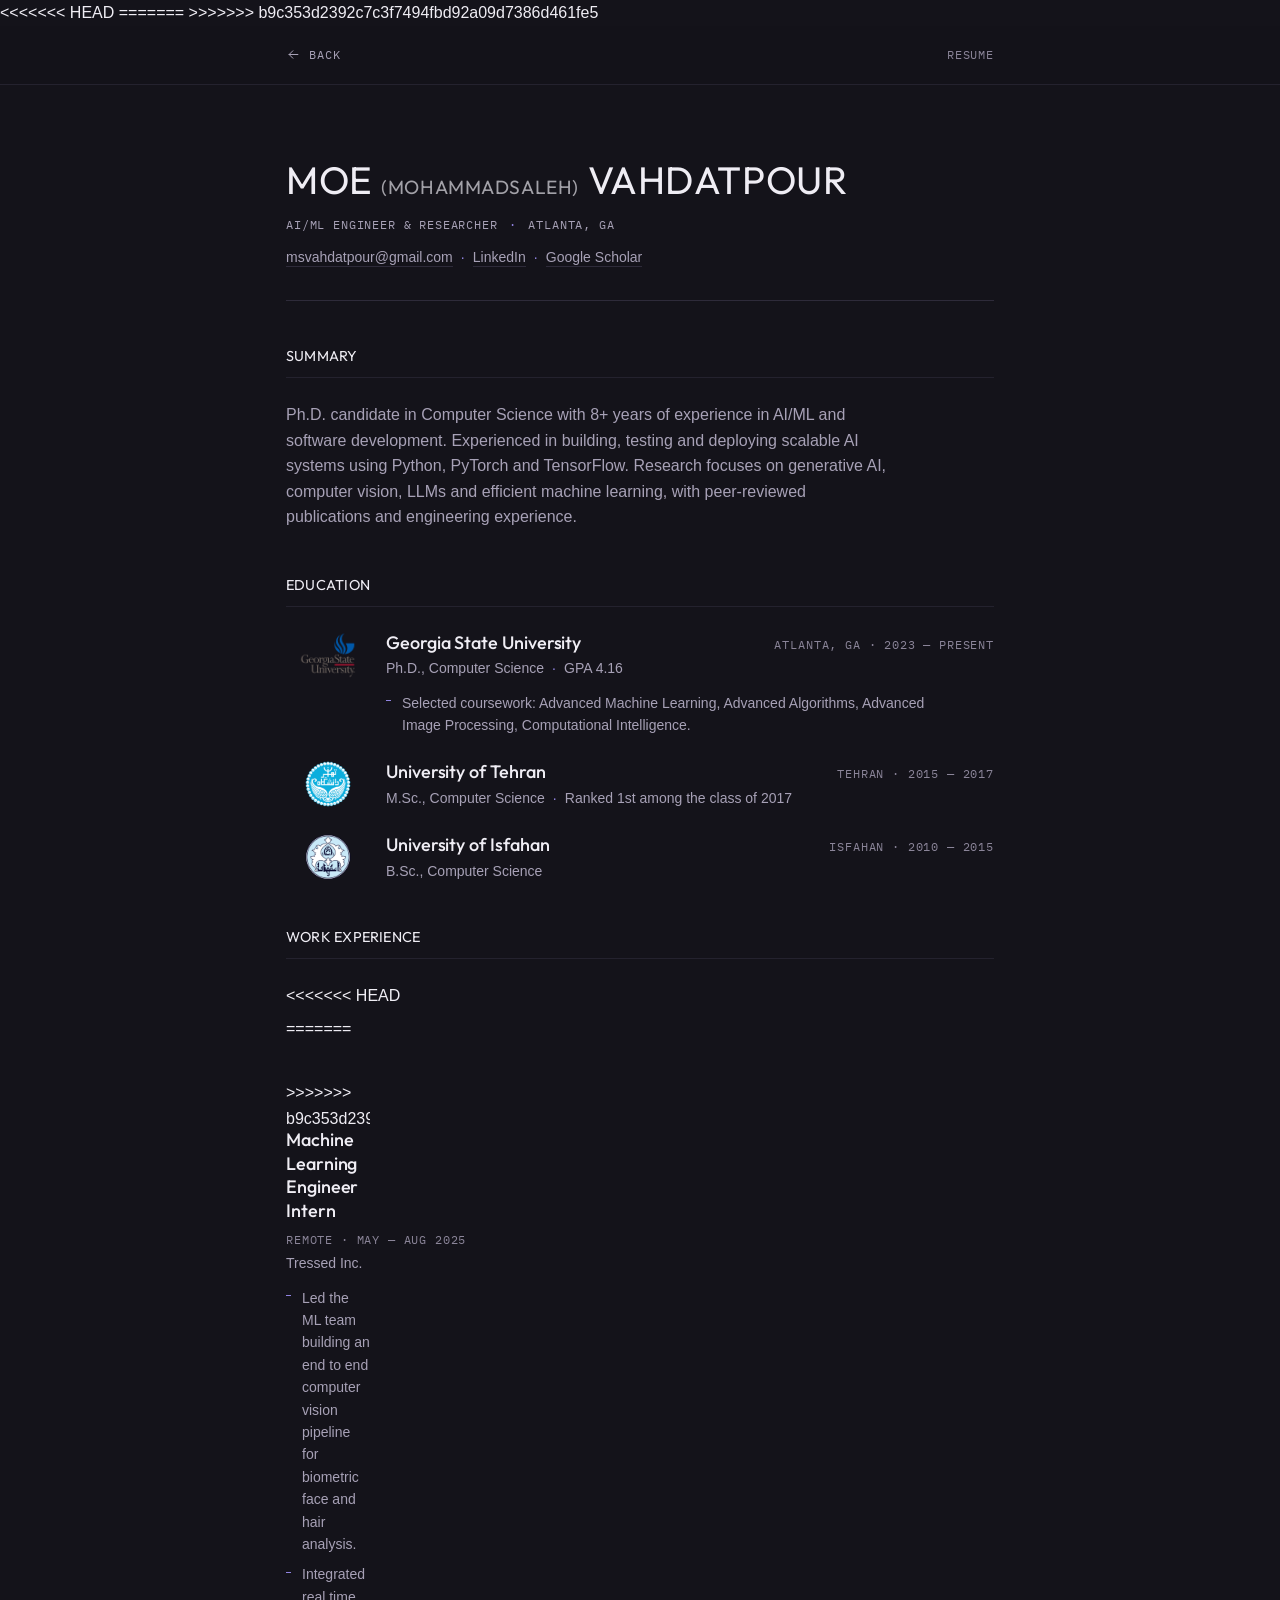
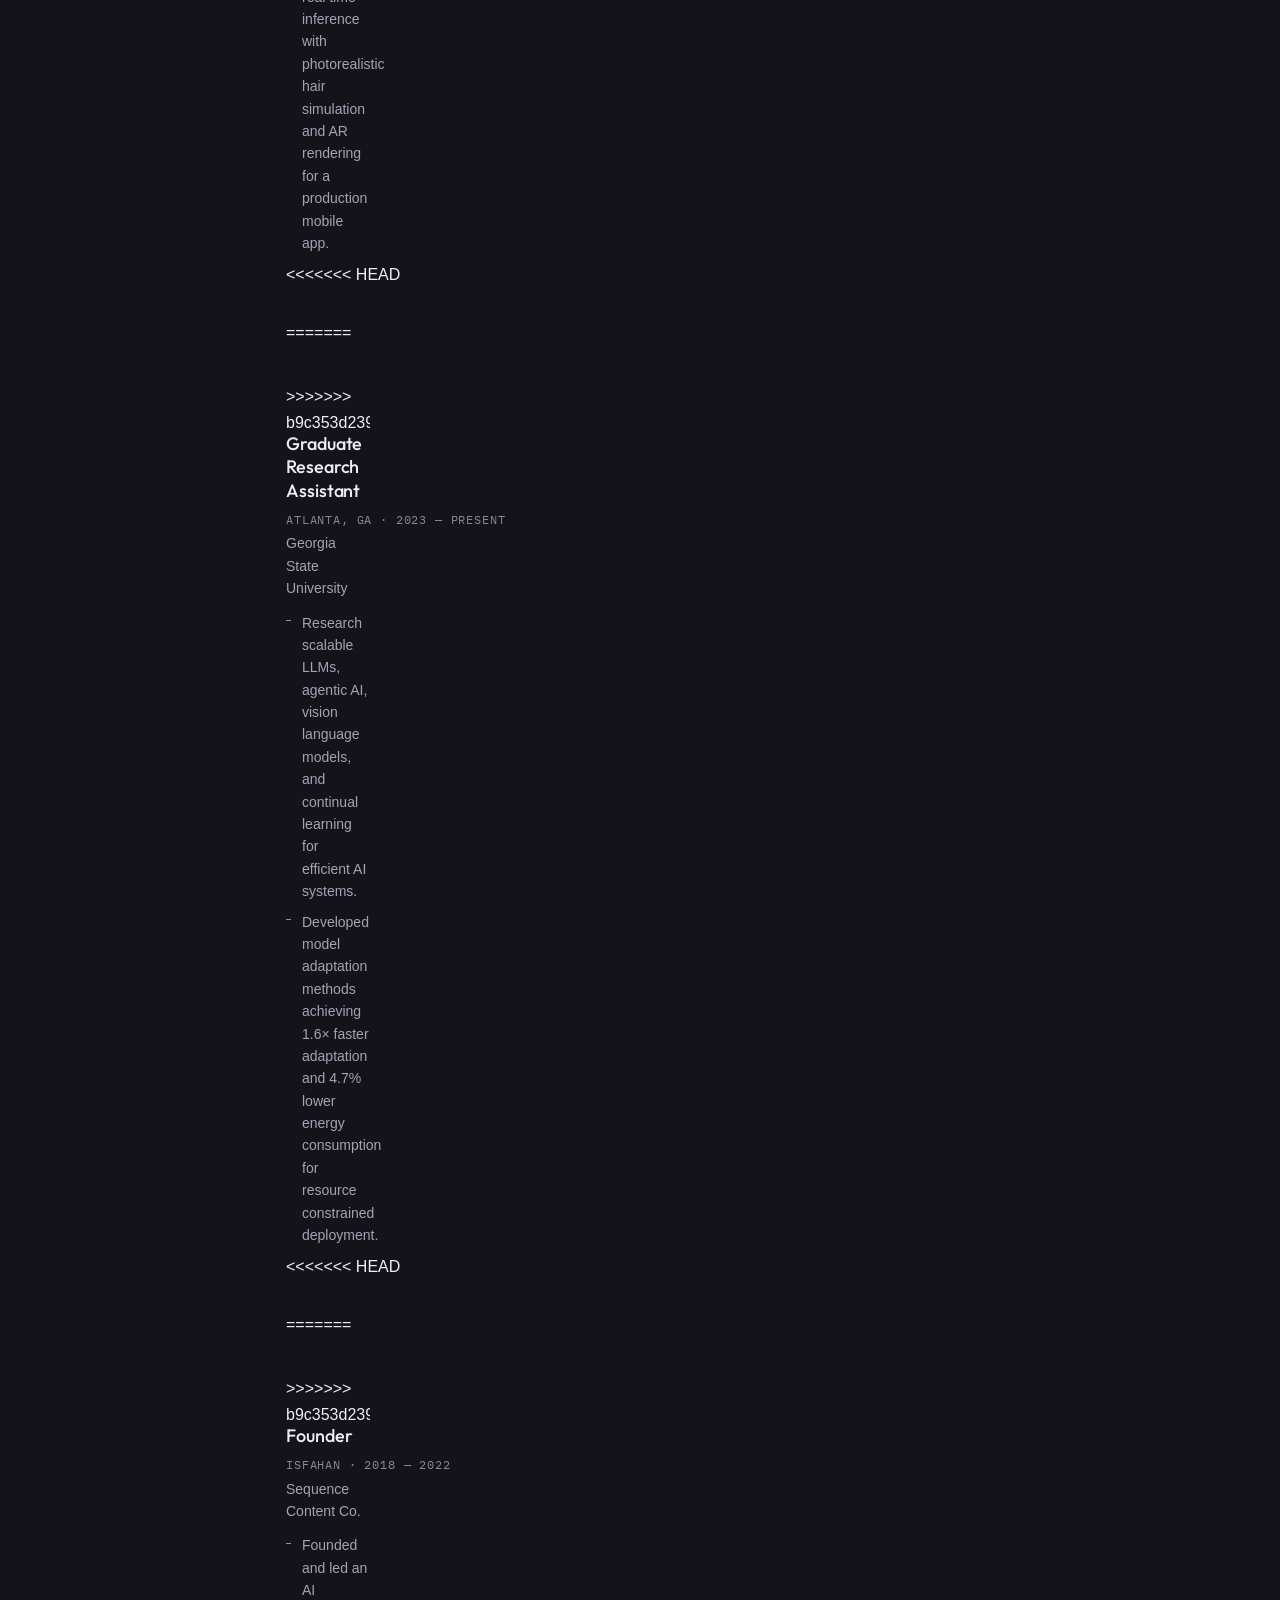
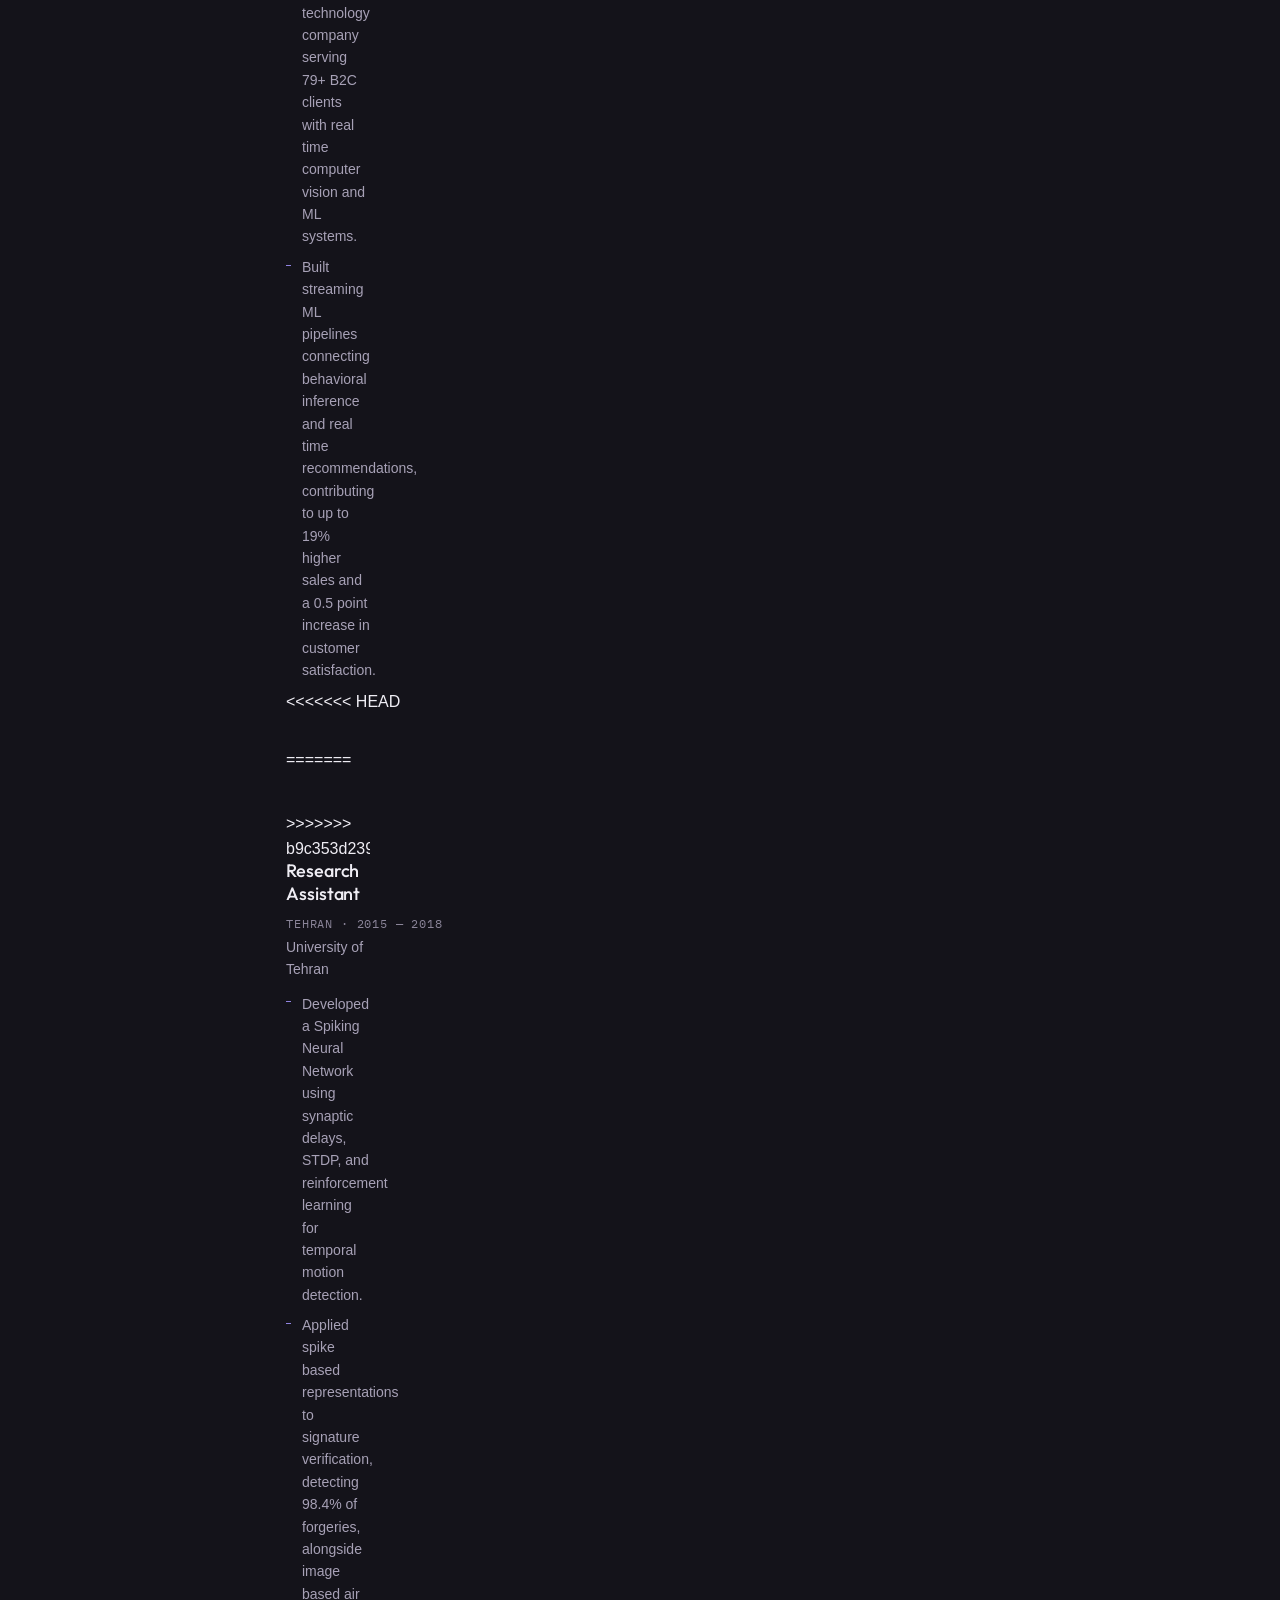
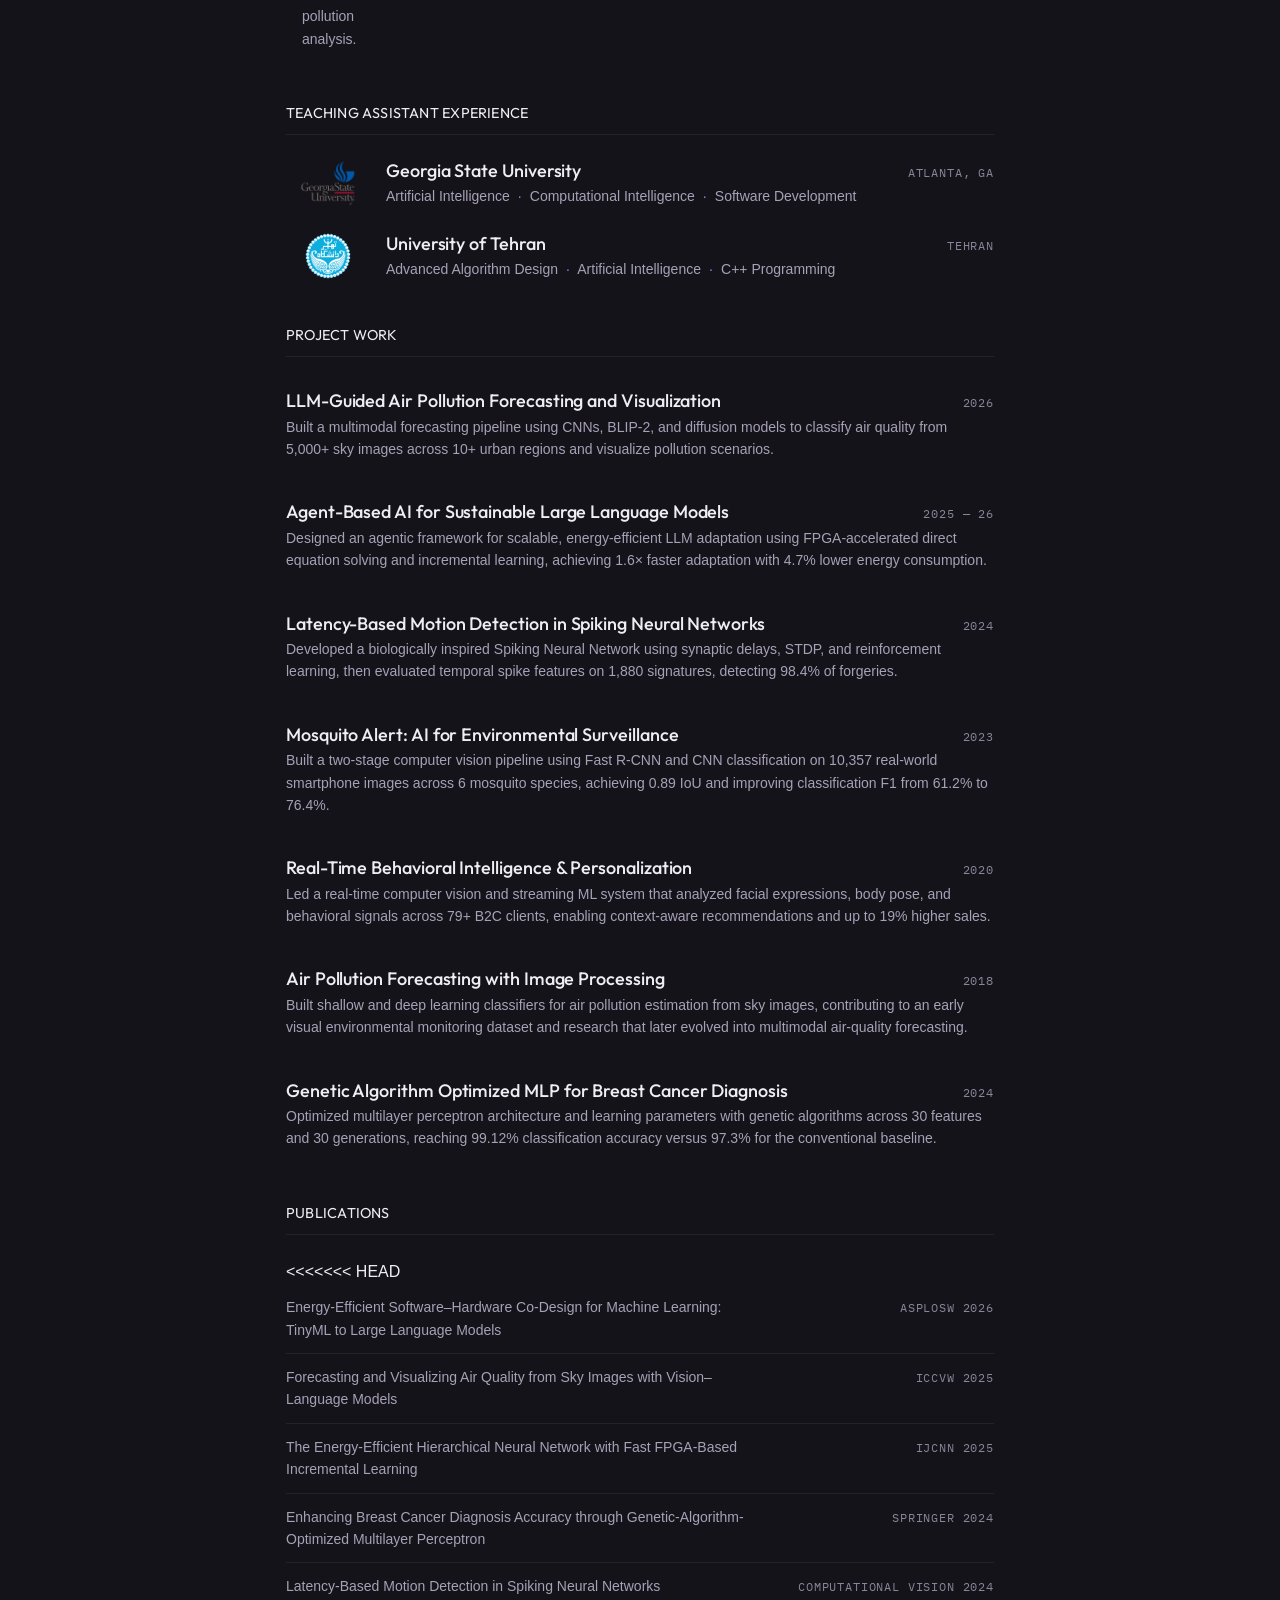
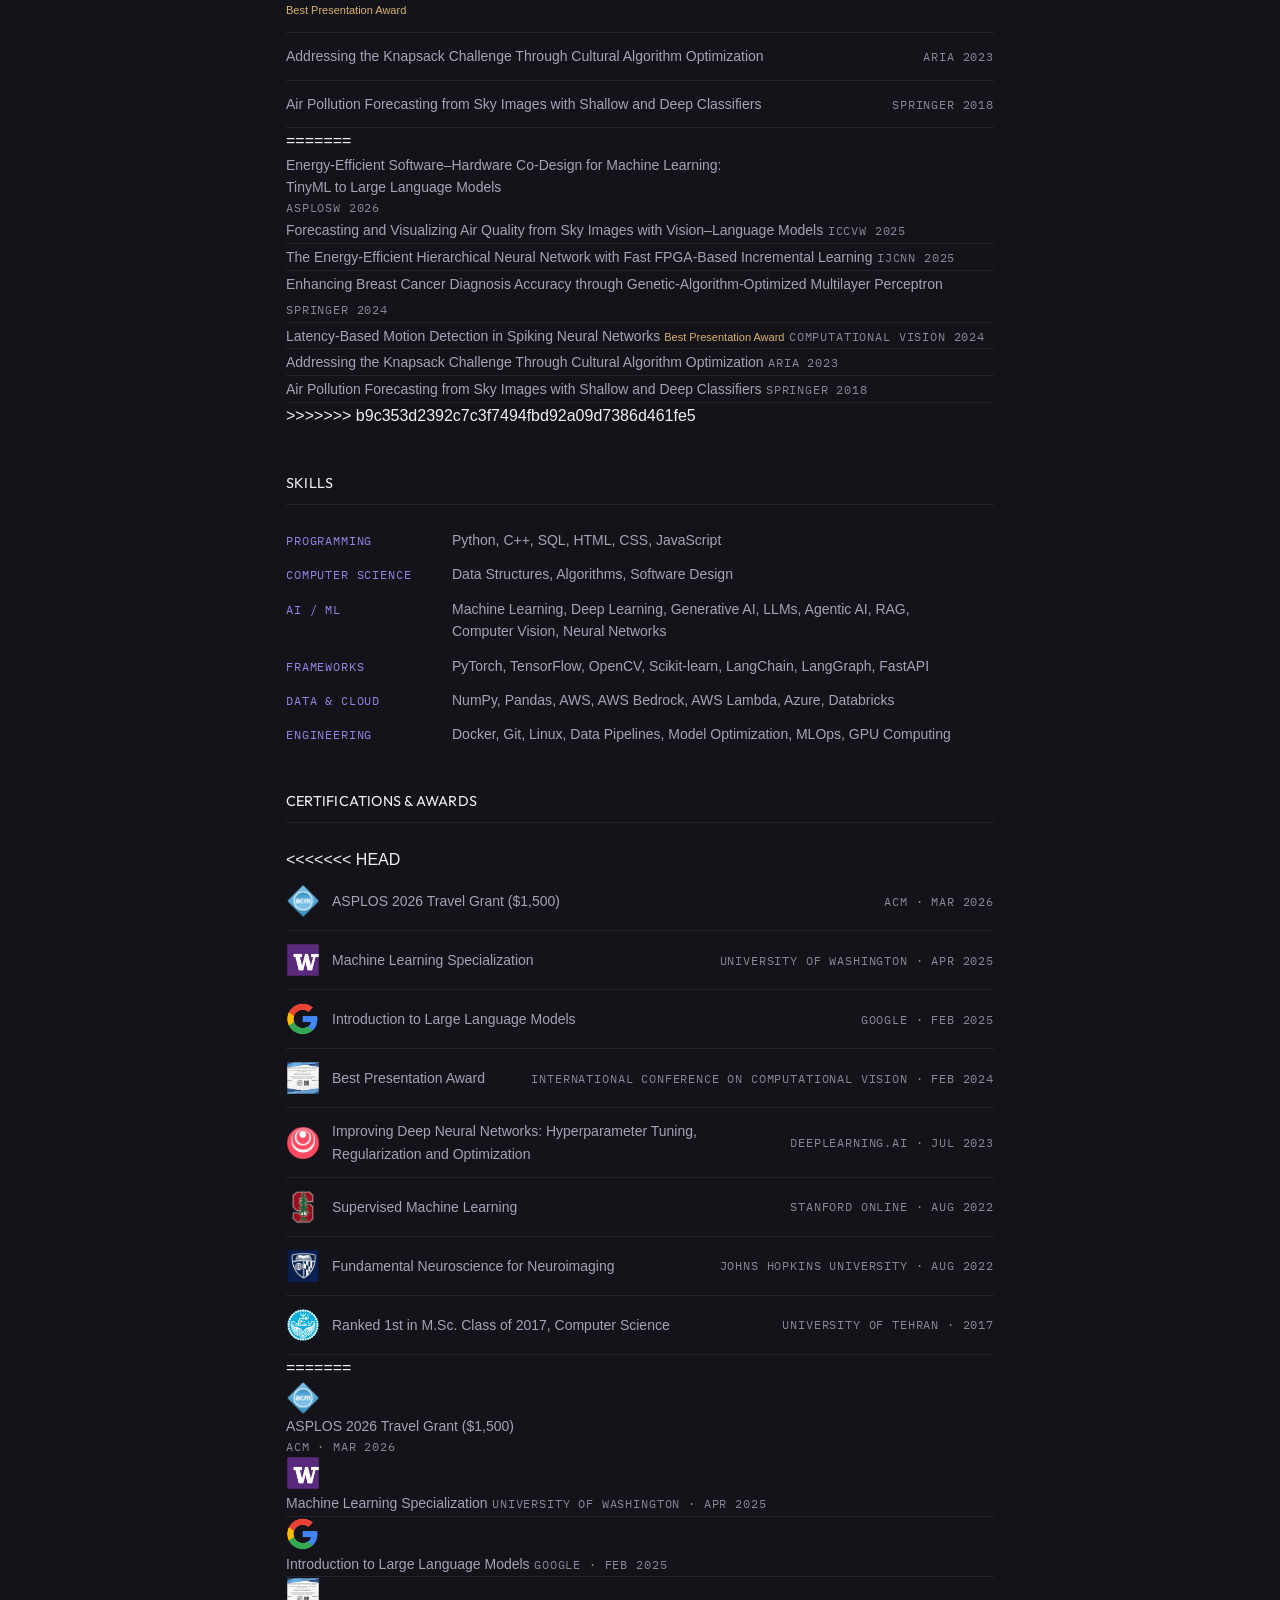
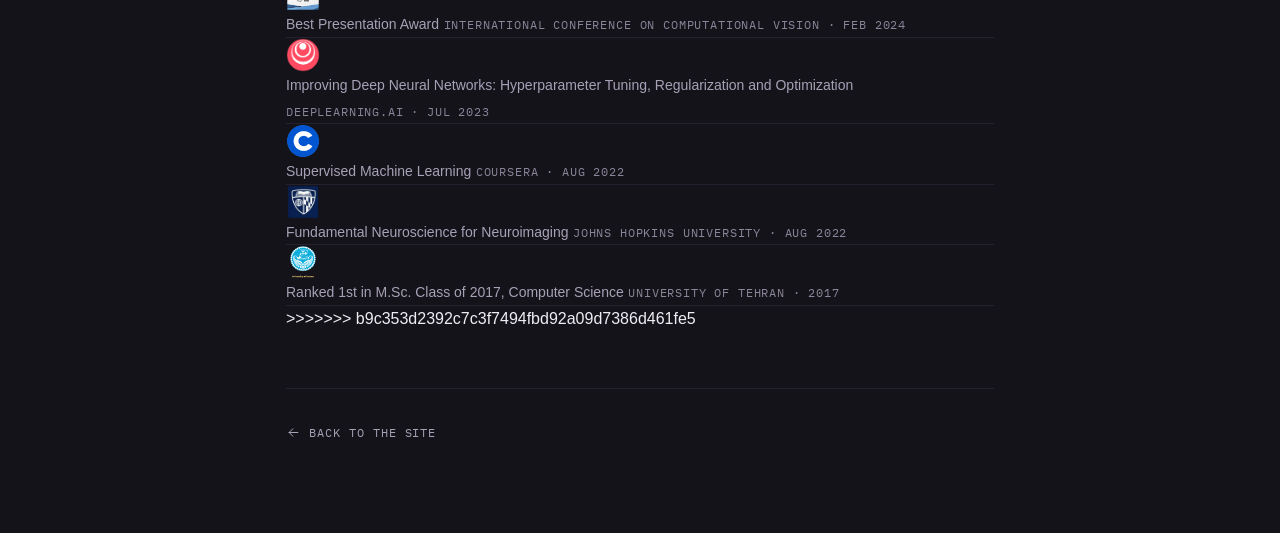
==== resume.html @ b24ab7c1 "Update design" ====
<!DOCTYPE html>
<html lang="en">
<head>
<meta charset="utf-8">
<meta name="viewport" content="width=device-width, initial-scale=1">
<title>Resume | Moe Vahdatpour</title>

<meta name="description" content="Resume of Moe Vahdatpour | AI/ML Engineer &amp; Researcher, Atlanta GA. Education, experience, projects, publications and skills.">
<meta name="author" content="Moe Vahdatpour">
<meta name="theme-color" content="#14131a">
<link rel="canonical" href="https://moevahdatpour.github.io/resume.html">

<link rel="icon" href="data:image/svg+xml,%3Csvg xmlns='http://www.w3.org/2000/svg' viewBox='0 0 32 32'%3E%3Crect width='32' height='32' rx='6' fill='%2314131a'/%3E%3Ccircle cx='16' cy='16' r='4.5' fill='%238c7bff'/%3E%3Ccircle cx='16' cy='16' r='10' fill='none' stroke='%238c7bff' stroke-opacity='.45'/%3E%3C/svg%3E">

<link rel="preconnect" href="https://fonts.googleapis.com">
<link rel="preconnect" href="https://fonts.gstatic.com" crossorigin>
<link rel="preconnect" href="https://api.fontshare.com">
<link rel="preconnect" href="https://cdn.fontshare.com" crossorigin>
<link rel="stylesheet" href="https://fonts.googleapis.com/css2?family=IBM+Plex+Mono:wght@400;500&amp;family=Outfit:wght@200..600&amp;family=Syncopate:wght@400;700&amp;display=swap">
<link rel="stylesheet" href="https://api.fontshare.com/v2/css?f[]=satoshi@400,500,700&amp;display=swap">
<<<<<<< HEAD
<link rel="stylesheet" href="css/styles.css?v=19">
=======
<link rel="stylesheet" href="css/styles.css?v=12">
>>>>>>> b9c353d2392c7c3f7494fbd92a09d7386d461fe5
</head>

<body class="resume-page">

<header class="r-bar">
  <div class="r-shell r-bar__inner">
    <a class="r-back" href="index.html">
      <svg class="icon" viewBox="0 0 24 24" fill="none" stroke="currentColor" stroke-width="1.6" stroke-linecap="round" stroke-linejoin="round" aria-hidden="true"><path d="M19 12H5M11 18l-6-6 6-6"/></svg>
      Back
    </a>
    <span class="r-bar__name mono">Resume</span>
  </div>
</header>

<main class="r-shell r-main">

  <!-- ── Masthead ─────────────────────────────────────────────────────── -->
  <div class="r-head">
    <h1 class="r-name">
      Moe <span class="r-name__alternate">(MohammadSaleh)</span> Vahdatpour
    </h1>
    <p class="r-role mono">AI/ML Engineer &amp; Researcher <span class="sep" aria-hidden="true">·</span> Atlanta, GA</p>
    <p class="r-contact">
      <a href="mailto:msvahdatpour@gmail.com">msvahdatpour@gmail.com</a>
      <span class="sep" aria-hidden="true">·</span>
      <a href="https://www.linkedin.com/in/msvahdatpour/" target="_blank" rel="noopener">LinkedIn</a>
      <span class="sep" aria-hidden="true">·</span>
      <a href="https://scholar.google.com/citations?user=lhLLrosAAAAJ&amp;hl=en" target="_blank" rel="noopener">Google Scholar</a>
    </p>
  </div>

  <!-- ── Summary ──────────────────────────────────────────────────────── -->
  <section class="r-sec">
    <h2 class="r-h">Summary</h2>
    <p class="r-lead">
      Ph.D. candidate in Computer Science with 8+ years of experience in AI/ML and
      software development. Experienced in building, testing and deploying scalable
      AI systems using Python, PyTorch and TensorFlow. Research focuses on generative
      AI, computer vision, LLMs and efficient machine learning, with peer-reviewed
      publications and engineering experience.
    </p>
  </section>

  <!-- ── Education ────────────────────────────────────────────────────── -->
  <section class="r-sec">
    <h2 class="r-h">Education</h2>

    <article class="r-item r-item--org">
    <span class="r-item__logo js-img js-img--thumb"><img src="images/logos/gsu.webp" alt="Georgia State University logo" loading="lazy" decoding="async" width="120" height="120"></span>
    <div class="r-item__body">
      <div class="r-item__head">
        <h3 class="r-item__title">Georgia State University</h3>
        <span class="r-item__meta mono">Atlanta, GA · 2023 — Present</span>
      </div>
      <p class="r-item__sub">Ph.D., Computer Science <span class="sep" aria-hidden="true">·</span> GPA 4.16</p>
      <ul class="r-list">
        <li>Selected coursework: Advanced Machine Learning, Advanced Algorithms, Advanced Image Processing, Computational Intelligence.</li>
      </ul>
    </div>
  </article>

    <article class="r-item r-item--org">
    <span class="r-item__logo js-img js-img--thumb"><img src="images/logos/tehran.webp" alt="University of Tehran logo" loading="lazy" decoding="async" width="120" height="120"></span>
    <div class="r-item__body">
      <div class="r-item__head">
        <h3 class="r-item__title">University of Tehran</h3>
        <span class="r-item__meta mono">Tehran · 2015 — 2017</span>
      </div>
      <p class="r-item__sub">M.Sc., Computer Science <span class="sep" aria-hidden="true">·</span> Ranked 1st among the class of 2017</p>
    </div>
  </article>

    <article class="r-item r-item--org">
    <span class="r-item__logo js-img js-img--thumb"><img src="images/logos/isfahan.webp" alt="University of Isfahan logo" loading="lazy" decoding="async" width="120" height="120"></span>
    <div class="r-item__body">
      <div class="r-item__head">
        <h3 class="r-item__title">University of Isfahan</h3>
        <span class="r-item__meta mono">Isfahan · 2010 — 2015</span>
      </div>
      <p class="r-item__sub">B.Sc., Computer Science</p>
    </div>
  </article>
  </section>

<!-- ── Work experience ──────────────────────────────────────────────── -->
<section class="r-sec">
  <h2 class="r-h">Work Experience</h2>

<<<<<<< HEAD
  <article id="r-exp-tressed" class="r-item r-item--org r-item--link">
    <a class="r-item__link" href="index.html?from=resume#exp-tressed">
      <span class="r-item__logo js-img js-img--thumb">
=======
  <article class="r-item r-item--org">
    <span class="r-item__logo js-img js-img--thumb">
>>>>>>> b9c353d2392c7c3f7494fbd92a09d7386d461fe5
      <img src="images/logos/tressed.webp" alt="Tressed Inc. logo" loading="lazy" decoding="async" width="120" height="120">
    </span>
    <div class="r-item__body">
      <div class="r-item__head">
        <h3 class="r-item__title">Machine Learning Engineer Intern</h3>
        <span class="r-item__meta mono">Remote · May — Aug 2025</span>
      </div>
      <p class="r-item__sub">Tressed Inc.</p>
      <ul class="r-list">
        <li>Led the ML team building an end to end computer vision pipeline for biometric face and hair analysis.</li>
        <li>Integrated real time inference with photorealistic hair simulation and AR rendering for a production mobile app.</li>
      </ul>
    </div>
    </a>
  </article>

<<<<<<< HEAD
  <article id="r-exp-gsu" class="r-item r-item--org r-item--link">
    <a class="r-item__link" href="index.html?from=resume#exp-gsu">
      <span class="r-item__logo js-img js-img--thumb">
=======
  <article class="r-item r-item--org">
    <span class="r-item__logo js-img js-img--thumb">
>>>>>>> b9c353d2392c7c3f7494fbd92a09d7386d461fe5
      <img src="images/logos/gsu.webp" alt="Georgia State University logo" loading="lazy" decoding="async" width="120" height="120">
    </span>
    <div class="r-item__body">
      <div class="r-item__head">
        <h3 class="r-item__title">Graduate Research Assistant</h3>
        <span class="r-item__meta mono">Atlanta, GA · 2023 — Present</span>
      </div>
      <p class="r-item__sub">Georgia State University</p>
      <ul class="r-list">
        <li>Research scalable LLMs, agentic AI, vision language models, and continual learning for efficient AI systems.</li>
        <li>Developed model adaptation methods achieving 1.6× faster adaptation and 4.7% lower energy consumption for resource constrained deployment.</li>
      </ul>
    </div>
    </a>
  </article>

<<<<<<< HEAD
  <article id="r-exp-sequence" class="r-item r-item--org r-item--link">
    <a class="r-item__link" href="index.html?from=resume#exp-sequence">
      <span class="r-item__logo js-img js-img--thumb">
=======
  <article class="r-item r-item--org">
    <span class="r-item__logo js-img js-img--thumb">
>>>>>>> b9c353d2392c7c3f7494fbd92a09d7386d461fe5
      <img src="images/logos/sequence.webp" alt="Sequence Content Co. logo" loading="lazy" decoding="async" width="120" height="120">
    </span>
    <div class="r-item__body">
      <div class="r-item__head">
        <h3 class="r-item__title">Founder</h3>
        <span class="r-item__meta mono">Isfahan · 2018 — 2022</span>
      </div>
      <p class="r-item__sub">Sequence Content Co.</p>
      <ul class="r-list">
        <li>Founded and led an AI technology company serving 79+ B2C clients with real time computer vision and ML systems.</li>
        <li>Built streaming ML pipelines connecting behavioral inference and real time recommendations, contributing to up to 19% higher sales and a 0.5 point increase in customer satisfaction.</li>
      </ul>
    </div>
    </a>
  </article>

<<<<<<< HEAD
  <article id="r-exp-tehran" class="r-item r-item--org r-item--link">
    <a class="r-item__link" href="index.html?from=resume#exp-tehran">
      <span class="r-item__logo js-img js-img--thumb">
=======
  <article class="r-item r-item--org">
    <span class="r-item__logo js-img js-img--thumb">
>>>>>>> b9c353d2392c7c3f7494fbd92a09d7386d461fe5
      <img src="images/logos/tehran.webp" alt="University of Tehran logo" loading="lazy" decoding="async" width="120" height="120">
    </span>
    <div class="r-item__body">
      <div class="r-item__head">
        <h3 class="r-item__title">Research Assistant</h3>
        <span class="r-item__meta mono">Tehran · 2015 — 2018</span>
      </div>
      <p class="r-item__sub">University of Tehran</p>
      <ul class="r-list">
        <li>Developed a Spiking Neural Network using synaptic delays, STDP, and reinforcement learning for temporal motion detection.</li>
        <li>Applied spike based representations to signature verification, detecting 98.4% of forgeries, alongside image based air pollution analysis.</li>
      </ul>
    </div>
    </a>
  </article>
</section>

  <!-- ── Teaching ─────────────────────────────────────────────────────── -->
  <section class="r-sec">
    <h2 class="r-h">Teaching Assistant Experience</h2>

    <article class="r-item r-item--org">
    <span class="r-item__logo js-img js-img--thumb"><img src="images/logos/gsu.webp" alt="Georgia State University logo" loading="lazy" decoding="async" width="120" height="120"></span>
    <div class="r-item__body">
      <div class="r-item__head">
        <h3 class="r-item__title">Georgia State University</h3>
        <span class="r-item__meta mono">Atlanta, GA</span>
      </div>
      <p class="r-item__sub">Artificial Intelligence <span class="sep" aria-hidden="true">·</span> Computational Intelligence <span class="sep" aria-hidden="true">·</span> Software Development</p>
    </div>
  </article>

    <article class="r-item r-item--org">
    <span class="r-item__logo js-img js-img--thumb"><img src="images/logos/tehran.webp" alt="University of Tehran logo" loading="lazy" decoding="async" width="120" height="120"></span>
    <div class="r-item__body">
      <div class="r-item__head">
        <h3 class="r-item__title">University of Tehran</h3>
        <span class="r-item__meta mono">Tehran</span>
      </div>
      <p class="r-item__sub">Advanced Algorithm Design <span class="sep" aria-hidden="true">·</span> Artificial Intelligence <span class="sep" aria-hidden="true">·</span> C++ Programming</p>
    </div>
  </article>
  </section>

 <!-- ── Projects ─────────────────────────────────────────────────────── -->
<section class="r-sec">
  <h2 class="r-h">Project Work</h2>

  <article id="r-proj-air" class="r-item r-item--link">
    <a class="r-item__link" href="index.html?from=resume#proj-air">
      <div class="r-item__head">
      <h3 class="r-item__title">LLM-Guided Air Pollution Forecasting and Visualization</h3>
      <span class="r-item__meta mono">2026</span>
    </div>
    <p class="r-item__sub">Built a multimodal forecasting pipeline using CNNs, BLIP-2, and diffusion models to classify air quality from 5,000+ sky images across 10+ urban regions and visualize pollution scenarios.</p>
    </a>
  </article>

  <article id="r-proj-agentic" class="r-item r-item--link">
    <a class="r-item__link" href="index.html?from=resume#proj-agentic">
      <div class="r-item__head">
      <h3 class="r-item__title">Agent-Based AI for Sustainable Large Language Models</h3>
      <span class="r-item__meta mono">2025 — 26</span>
    </div>
    <p class="r-item__sub">Designed an agentic framework for scalable, energy-efficient LLM adaptation using FPGA-accelerated direct equation solving and incremental learning, achieving 1.6× faster adaptation with 4.7% lower energy consumption.</p>
    </a>
  </article>

  <article id="r-proj-snn" class="r-item r-item--link">
    <a class="r-item__link" href="index.html?from=resume#proj-snn">
      <div class="r-item__head">
      <h3 class="r-item__title">Latency-Based Motion Detection in Spiking Neural Networks</h3>
      <span class="r-item__meta mono">2024</span>
    </div>
    <p class="r-item__sub">Developed a biologically inspired Spiking Neural Network using synaptic delays, STDP, and reinforcement learning, then evaluated temporal spike features on 1,880 signatures, detecting 98.4% of forgeries.</p>
    </a>
  </article>

  <article id="r-proj-mosquito" class="r-item r-item--link">
    <a class="r-item__link" href="index.html?from=resume#proj-mosquito">
      <div class="r-item__head">
      <h3 class="r-item__title">Mosquito Alert: AI for Environmental Surveillance</h3>
      <span class="r-item__meta mono">2023</span>
    </div>
    <p class="r-item__sub">Built a two-stage computer vision pipeline using Fast R-CNN and CNN classification on 10,357 real-world smartphone images across 6 mosquito species, achieving 0.89 IoU and improving classification F1 from 61.2% to 76.4%.</p>
    </a>
  </article>

  <article id="r-proj-cx" class="r-item r-item--link">
    <a class="r-item__link" href="index.html?from=resume#proj-cx">
      <div class="r-item__head">
      <h3 class="r-item__title">Real-Time Behavioral Intelligence &amp; Personalization</h3>
      <span class="r-item__meta mono">2020</span>
    </div>
    <p class="r-item__sub">Led a real-time computer vision and streaming ML system that analyzed facial expressions, body pose, and behavioral signals across 79+ B2C clients, enabling context-aware recommendations and up to 19% higher sales.</p>
    </a>
  </article>

  <article id="r-proj-air" class="r-item r-item--link">
    <a class="r-item__link" href="index.html?from=resume#proj-air">
      <div class="r-item__head">
      <h3 class="r-item__title">Air Pollution Forecasting with Image Processing</h3>
      <span class="r-item__meta mono">2018</span>
    </div>
    <p class="r-item__sub">Built shallow and deep learning classifiers for air pollution estimation from sky images, contributing to an early visual environmental monitoring dataset and research that later evolved into multimodal air-quality forecasting.</p>
    </a>
  </article>

  <article id="r-proj-cancer" class="r-item r-item--link">
    <a class="r-item__link" href="index.html?from=resume#proj-cancer">
      <div class="r-item__head">
      <h3 class="r-item__title">Genetic Algorithm Optimized MLP for Breast Cancer Diagnosis</h3>
      <span class="r-item__meta mono">2024</span>
    </div>
    <p class="r-item__sub">Optimized multilayer perceptron architecture and learning parameters with genetic algorithms across 30 features and 30 generations, reaching 99.12% classification accuracy versus 97.3% for the conventional baseline.</p>
    </a>
  </article>

</section>
  <!-- ── Publications ─────────────────────────────────────────────────── -->
  <section class="r-sec">
    <h2 class="r-h">Publications</h2>
    <ul class="r-pubs">
      <li>
<<<<<<< HEAD
    <a class="r-pubrow" href="https://arxiv.org/abs/2603.23668" target="_blank" rel="noopener">
      <span class="r-pub__title">Energy-Efficient Software–Hardware Co-Design for Machine Learning: TinyML to Large Language Models</span>
      <span class="r-pub__meta mono">ASPLOSW 2026</span>
    </a>
  </li>
      <li>
    <a class="r-pubrow" href="https://ieeexplore.ieee.org/abstract/document/11375459" target="_blank" rel="noopener">
      <span class="r-pub__title">Forecasting and Visualizing Air Quality from Sky Images with Vision–Language Models</span>
      <span class="r-pub__meta mono">ICCVW 2025</span>
    </a>
  </li>
      <li>
    <a class="r-pubrow" href="https://ieeexplore.ieee.org/abstract/document/11228495" target="_blank" rel="noopener">
      <span class="r-pub__title">The Energy-Efficient Hierarchical Neural Network with Fast FPGA-Based Incremental Learning</span>
      <span class="r-pub__meta mono">IJCNN 2025</span>
    </a>
  </li>
      <li>
    <a class="r-pubrow" href="https://link.springer.com/article/10.1007/s41939-024-00487-3" target="_blank" rel="noopener">
      <span class="r-pub__title">Enhancing Breast Cancer Diagnosis Accuracy through Genetic-Algorithm-Optimized Multilayer Perceptron</span>
      <span class="r-pub__meta mono">Springer 2024</span>
    </a>
  </li>
      <li>
    <a class="r-pubrow" href="https://publications.waset.org/10013561/latency-based-motion-detection-in-spiking-neural-networks" target="_blank" rel="noopener">
      <span class="r-pub__title">Latency-Based Motion Detection in Spiking Neural Networks <em>Best Presentation Award</em></span>
      <span class="r-pub__meta mono">Computational Vision 2024</span>
    </a>
  </li>
      <li>
    <a class="r-pubrow" href="https://ui.adsabs.harvard.edu/abs/2024arXiv240103324S/abstract" target="_blank" rel="noopener">
      <span class="r-pub__title">Addressing the Knapsack Challenge Through Cultural Algorithm Optimization</span>
      <span class="r-pub__meta mono">ARIA 2023</span>
    </a>
  </li>
      <li>
    <a class="r-pubrow" href="https://link.springer.com/article/10.1007/s12145-018-0334-x" target="_blank" rel="noopener">
      <span class="r-pub__title">Air Pollution Forecasting from Sky Images with Shallow and Deep Classifiers</span>
      <span class="r-pub__meta mono">Springer 2018</span>
    </a>
  </li>
=======
        <span class="r-pub__title">Energy-Efficient Software–Hardware Co-Design for Machine Learning: TinyML to Large Language Models</span>
        <span class="r-pub__meta mono">ASPLOSW 2026</span>
      </li>
      <li>
        <span class="r-pub__title">Forecasting and Visualizing Air Quality from Sky Images with Vision–Language Models</span>
        <span class="r-pub__meta mono">ICCVW 2025</span>
      </li>
      <li>
        <span class="r-pub__title">The Energy-Efficient Hierarchical Neural Network with Fast FPGA-Based Incremental Learning</span>
        <span class="r-pub__meta mono">IJCNN 2025</span>
      </li>
      <li>
        <span class="r-pub__title">Enhancing Breast Cancer Diagnosis Accuracy through Genetic-Algorithm-Optimized Multilayer Perceptron</span>
        <span class="r-pub__meta mono">Springer 2024</span>
      </li>
      <li>
        <span class="r-pub__title">Latency-Based Motion Detection in Spiking Neural Networks <em>Best Presentation Award</em></span>
        <span class="r-pub__meta mono">Computational Vision 2024</span>
      </li>
      <li>
        <span class="r-pub__title">Addressing the Knapsack Challenge Through Cultural Algorithm Optimization</span>
        <span class="r-pub__meta mono">ARIA 2023</span>
      </li>
      <li>
        <span class="r-pub__title">Air Pollution Forecasting from Sky Images with Shallow and Deep Classifiers</span>
        <span class="r-pub__meta mono">Springer 2018</span>
      </li>
>>>>>>> b9c353d2392c7c3f7494fbd92a09d7386d461fe5
    </ul>
  </section>

  <!-- ── Skills ───────────────────────────────────────────────────────── -->
  <section class="r-sec">
    <h2 class="r-h">Skills</h2>
    <dl class="r-skills">
      <dt class="mono">Programming</dt>
      <dd><span>Python</span>, <span>C++</span>, <span>SQL</span>, <span>HTML</span>, <span>CSS</span>, <span>JavaScript</span></dd>

      <dt class="mono">Computer Science</dt>
      <dd><span>Data Structures</span>, <span>Algorithms</span>, <span>Software Design</span></dd>

      <dt class="mono">AI / ML</dt>
      <dd><span>Machine Learning</span>, <span>Deep Learning</span>, <span>Generative AI</span>, <span>LLMs</span>, <span>Agentic AI</span>, <span>RAG</span>, <span>Computer Vision</span>, <span>Neural Networks</span></dd>

      <dt class="mono">Frameworks</dt>
      <dd><span>PyTorch</span>, <span>TensorFlow</span>, <span>OpenCV</span>, <span>Scikit-learn</span>, <span>LangChain</span>, <span>LangGraph</span>, <span>FastAPI</span></dd>

      <dt class="mono">Data &amp; Cloud</dt>
      <dd><span>NumPy</span>, <span>Pandas</span>, <span>AWS</span>, <span>AWS Bedrock</span>, <span>AWS Lambda</span>, <span>Azure</span>, <span>Databricks</span></dd>

      <dt class="mono">Engineering</dt>
      <dd><span>Docker</span>, <span>Git</span>, <span>Linux</span>, <span>Data Pipelines</span>, <span>Model Optimization</span>, <span>MLOps</span>, <span>GPU Computing</span></dd>
    </dl>
  </section>

  <!-- ── Certifications & awards ──────────────────────────────────────── -->
  <section class="r-sec">
    <h2 class="r-h">Certifications &amp; Awards</h2>
    <ul class="r-pubs r-creds">
      <li>
<<<<<<< HEAD
    <div class="r-cred">
      <span class="r-pub__logo js-img js-img--thumb"><img src="images/logos/acm.webp" alt="ACM logo" loading="lazy" decoding="async" width="120" height="120"></span>
      <span class="r-pub__title">ASPLOS 2026 Travel Grant ($1,500)</span>
      <span class="r-pub__meta mono">ACM · Mar 2026</span>
    </div>
  </li>
      <li>
    <a class="r-cred" href="https://www.coursera.org/account/accomplishments/specialization/certificate/FHSDIMSE0STU" target="_blank" rel="noopener">
      <span class="r-pub__logo js-img js-img--thumb"><img src="images/logos/uw.webp" alt="University of Washington logo" loading="lazy" decoding="async" width="120" height="120"></span>
      <span class="r-pub__title">Machine Learning Specialization</span>
      <span class="r-pub__meta mono">University of Washington · Apr 2025</span>
    </a>
  </li>
      <li>
    <a class="r-cred" href="https://www.coursera.org/account/accomplishments/verify/10C0KRM18H2R" target="_blank" rel="noopener">
      <span class="r-pub__logo js-img js-img--thumb"><img src="images/logos/google.webp" alt="Google logo" loading="lazy" decoding="async" width="120" height="120"></span>
      <span class="r-pub__title">Introduction to Large Language Models</span>
      <span class="r-pub__meta mono">Google · Feb 2025</span>
    </a>
  </li>
      <li>
    <div class="r-cred">
      <span class="r-pub__logo js-img js-img--thumb"><img src="images/logos/iccompv.webp" alt="International Conference on Computational Vision" loading="lazy" decoding="async" width="120" height="120"></span>
      <span class="r-pub__title">Best Presentation Award</span>
      <span class="r-pub__meta mono">International Conference on Computational Vision · Feb 2024</span>
    </div>
  </li>
      <li>
    <a class="r-cred" href="https://www.coursera.org/account/accomplishments/verify/VN2M2F493YC8?utm_source=link&amp;utm_medium=certificate&amp;utm_content=cert_image&amp;utm_campaign=pdf_header_button&amp;utm_product=course" target="_blank" rel="noopener">
      <span class="r-pub__logo js-img js-img--thumb"><img src="images/logos/deeplearning-ai.webp" alt="DeepLearning.AI logo" loading="lazy" decoding="async" width="120" height="120"></span>
      <span class="r-pub__title">Improving Deep Neural Networks: Hyperparameter Tuning, Regularization and Optimization</span>
      <span class="r-pub__meta mono">DeepLearning.AI · Jul 2023</span>
    </a>
  </li>
      <!-- These two are not on the PDF resume but are listed on the home page. -->
      <li>
    <a class="r-cred" href="https://www.coursera.org/account/accomplishments/certificate/TS8JYE67UYQW" target="_blank" rel="noopener">
      <span class="r-pub__logo js-img js-img--thumb"><img src="images/logos/stanford.webp" alt="Stanford University logo" loading="lazy" decoding="async" width="120" height="120"></span>
      <span class="r-pub__title">Supervised Machine Learning</span>
      <span class="r-pub__meta mono">Stanford Online · Aug 2022</span>
    </a>
  </li>
      <li>
    <a class="r-cred" href="https://www.coursera.org/account/accomplishments/certificate/KHRGY4LVR9NN" target="_blank" rel="noopener">
      <span class="r-pub__logo js-img js-img--thumb"><img src="images/logos/jhu.webp" alt="Johns Hopkins University logo" loading="lazy" decoding="async" width="120" height="120"></span>
      <span class="r-pub__title">Fundamental Neuroscience for Neuroimaging</span>
      <span class="r-pub__meta mono">Johns Hopkins University · Aug 2022</span>
    </a>
  </li>
      <li>
    <div class="r-cred">
      <span class="r-pub__logo js-img js-img--thumb"><img src="images/logos/tehran.webp" alt="University of Tehran logo" loading="lazy" decoding="async" width="120" height="120"></span>
      <span class="r-pub__title">Ranked 1st in M.Sc. Class of 2017, Computer Science</span>
      <span class="r-pub__meta mono">University of Tehran · 2017</span>
    </div>
  </li>
=======
                <span class="r-pub__logo js-img js-img--thumb"><img src="images/logos/acm.webp" alt="ACM logo" loading="lazy" decoding="async" width="120" height="120"></span>
        <span class="r-pub__title">ASPLOS 2026 Travel Grant ($1,500)</span>
        <span class="r-pub__meta mono">ACM · Mar 2026</span>
      </li>
      <li>
                <span class="r-pub__logo js-img js-img--thumb"><img src="images/logos/uw.webp" alt="University of Washington logo" loading="lazy" decoding="async" width="120" height="120"></span>
        <span class="r-pub__title">Machine Learning Specialization</span>
        <span class="r-pub__meta mono">University of Washington · Apr 2025</span>
      </li>
      <li>
                <span class="r-pub__logo js-img js-img--thumb"><img src="images/logos/google.webp" alt="Google logo" loading="lazy" decoding="async" width="120" height="120"></span>
        <span class="r-pub__title">Introduction to Large Language Models</span>
        <span class="r-pub__meta mono">Google · Feb 2025</span>
      </li>
      <li>
                <span class="r-pub__logo js-img js-img--thumb"><img src="images/logos/iccompv.webp" alt="International Conference on Computational Vision logo" loading="lazy" decoding="async" width="120" height="120"></span>
        <span class="r-pub__title">Best Presentation Award</span>
        <span class="r-pub__meta mono">International Conference on Computational Vision · Feb 2024</span>
      </li>
      <li>
                <span class="r-pub__logo js-img js-img--thumb"><img src="images/logos/deeplearning-ai.webp" alt="DeepLearning.AI logo" loading="lazy" decoding="async" width="120" height="120"></span>
        <span class="r-pub__title">Improving Deep Neural Networks: Hyperparameter Tuning, Regularization and Optimization</span>
        <span class="r-pub__meta mono">DeepLearning.AI · Jul 2023</span>
      </li>
      <!-- These two are not on the PDF resume but are listed on the home page. -->
      <li>
                <span class="r-pub__logo js-img js-img--thumb"><img src="images/logos/coursera.webp" alt="Coursera logo" loading="lazy" decoding="async" width="120" height="120"></span>
        <span class="r-pub__title">Supervised Machine Learning</span>
        <span class="r-pub__meta mono">Coursera · Aug 2022</span>
      </li>
      <li>
                <span class="r-pub__logo js-img js-img--thumb"><img src="images/logos/jhu.webp" alt="Johns Hopkins University logo" loading="lazy" decoding="async" width="120" height="120"></span>
        <span class="r-pub__title">Fundamental Neuroscience for Neuroimaging</span>
        <span class="r-pub__meta mono">Johns Hopkins University · Aug 2022</span>
      </li>
      <li>
                <span class="r-pub__logo js-img js-img--thumb"><img src="images/logos/tehran-jpg.webp" alt="University of Tehran logo" loading="lazy" decoding="async" width="120" height="120"></span>
        <span class="r-pub__title">Ranked 1st in M.Sc. Class of 2017, Computer Science</span>
        <span class="r-pub__meta mono">University of Tehran · 2017</span>
      </li>
>>>>>>> b9c353d2392c7c3f7494fbd92a09d7386d461fe5
    </ul>
  </section>

  <p class="r-foot">
    <a class="r-back" href="index.html">
      <svg class="icon" viewBox="0 0 24 24" fill="none" stroke="currentColor" stroke-width="1.6" stroke-linecap="round" stroke-linejoin="round" aria-hidden="true"><path d="M19 12H5M11 18l-6-6 6-6"/></svg>
      Back to the site
    </a>
  </p>

</main>

<script>
  // Coming back from a pop-up lands on #r-<id>. The logos are lazy, so the row
  // has usually moved by the time they finish loading — re-align once the page
  // has settled so the reader returns to the row they clicked.
  (function () {
    if (!location.hash) return;
    var align = function () {
      var el = document.querySelector(location.hash);
      // 'instant' because the page sets scroll-behavior: smooth, and a smooth
      // scroll started this early gets cancelled by the load-time reflow.
      if (el) el.scrollIntoView({ block: 'start', behavior: 'instant' });
    };
    align();
    window.addEventListener('load', function () { align(); setTimeout(align, 250); });
  })();
</script>
</body>
</html>
---- css/styles.css ----
/* ==========================================================================
   Moe Vahdatpour — AI/ML Engineer
   Single-page portfolio. Dark by commitment (no light variant by design).

   1 tokens · 2 base · 3 nav · 4 hero · 5 section chrome · 6 experience
   7 projects · 8 publications · 9 about · 10 footer · 11 modal
   12 reveal/motion · 13 responsive
   ==========================================================================

   AFTER EDITING THIS FILE
   -----------------------
   Both pages link it as  css/styles.css?v=N , and index.html links
   js/main.js?v=N . Browsers cache both hard, so if a change does not show up,
   bump those numbers. Keep them in step so one edit covers CSS and JS.

   FONT SWAP — putting a licensed display font on the hero
   -------------------------------------------------------
   The hero name and section titles use --font-hero. Right now that is
   Syncopate, loaded free from Google Fonts. Azonix, Anurati, Neptune and
   Ethnocentric cannot be served from a CDN — Azonix and Anurati are
   personal-use-only and the other two are paid — so once you hold a licence
   for one, self-host it:

     1. Put the .woff2 (and .otf/.ttf) in  fonts/
     2. Uncomment the @font-face block below and point it at the filenames
     3. Set  --font-hero: "Hero Display", ...  in the tokens below
     4. Adjust --hero-track: narrow faces want more, wide faces want less
     5. Drop &family=Syncopate:wght@400;700 from the Google link in index.html

   Convert an .otf/.ttf to .woff2 at https://transfonter.org — a woff2 is
   roughly a third of the size and every current browser takes it.
   ========================================================================== */

/*
@font-face {
  font-family: "Hero Display";
  src: url("../fonts/hero-display.woff2") format("woff2"),
       url("../fonts/hero-display.otf")   format("opentype");
  font-weight: 400;
  font-style: normal;
  font-display: swap;
}
*/

/* --- 1. Tokens ----------------------------------------------------------- */
:root {
  color-scheme: dark;

  /* Ground: warm-neutral charcoal with a faint violet bias. Not pure black. */
  --ground:      #14131a;
  --ground-deep: #0f0e14;
  --surface:     #1b1a23;
  --raised:      #232130;
  --line:        #2e2b3a;
  --line-soft:   #24222e;

  --text:   #efedf4;
  --text-2: #a7a1b6;
  --text-3: #8b8599;   /* 4.5:1 on --ground — do not darken */

  /* Accent — used with restraint. */
  --iris:      #8c7bff;
  --iris-deep: #6d57f0;
  --iris-dim:  #9184e2;   /* label-weight accent, 4.5:1 on --surface */
  --iris-wash: rgba(140, 123, 255, 0.09);
  --iris-edge: rgba(140, 123, 255, 0.34);

  /* Semantic, deliberately not the accent. */
  --sand: #d8b26a;   /* peer-reviewed venue */

  /* --font-hero drives the name in the hero and the section titles. It is the
     one place to swap in a licensed display font — see FONT SWAP below.
     Syncopate is a free stand-in: wide, geometric, monoline, circular bowls.
     It has no angular cutouts; no free font does. */
  --font-hero:    "Syncopate", "Outfit", "Century Gothic", "Trebuchet MS", sans-serif;
  --font-display: "Outfit", "Century Gothic", "Trebuchet MS", system-ui, sans-serif;
  --font-body:    "Satoshi", -apple-system, "Segoe UI", Helvetica, Arial, sans-serif;
  --font-mono:    "IBM Plex Mono", ui-monospace, SFMono-Regular, Consolas, monospace;

  /* Tracking for the hero face. A wide font like Syncopate wants almost none;
     a narrow one (Azonix, Ethnocentric) wants 0.05em–0.09em. */
  --hero-track: 0.015em;

  /* Type scale: 11 12 14 16 18 22 */
  --t-micro: 0.6875rem;
  --t-mono:  0.75rem;
  --t-sm:    0.875rem;
  --t-base:  1rem;
  --t-lg:    1.125rem;
  --t-xl:    1.375rem;

  /* Space scale (4/8 rhythm) */
  --s-1: 0.25rem;  --s-2: 0.5rem;  --s-3: 0.75rem;  --s-4: 1rem;
  --s-5: 1.5rem;   --s-6: 2rem;    --s-7: 3rem;     --s-8: 4rem;
  --s-9: 6rem;

  --measure: 1160px;
  --gutter: clamp(1.25rem, 5vw, 3.5rem);

  --r-xs: 2px;
  --r-sm: 3px;

  --ease: cubic-bezier(0.22, 0.7, 0.24, 1);
  --dur-1: 140ms;
  --dur-2: 240ms;
  --dur-3: 420ms;

  --z-canvas: 0;
  --z-body: 10;
  --z-nav: 50;
  --z-menu: 60;
}

/* --- 2. Base ------------------------------------------------------------- */
*, *::before, *::after { box-sizing: border-box; }

html {
  -webkit-text-size-adjust: 100%;
  scroll-behavior: smooth;
  scroll-padding-top: 96px;
}

body {
  margin: 0;
  background: var(--ground);
  color: var(--text);
  font-family: var(--font-body);
  font-size: var(--t-base);
  line-height: 1.6;
  font-synthesis-weight: none;
  -webkit-font-smoothing: antialiased;
  overflow-x: hidden;
}
body.is-locked { overflow: hidden; }

h1, h2, h3, h4 {
  font-family: var(--font-display);
  font-weight: 400;
  line-height: 1.1;
  letter-spacing: 0;
  text-wrap: balance;
  margin: 0;
}

p { margin: 0; }
ul, ol { margin: 0; padding: 0; list-style: none; }
img { display: block; max-width: 100%; height: auto; }

a {
  color: inherit;
  text-decoration: none;
  transition: color var(--dur-1) var(--ease);
}

button {
  font: inherit;
  color: inherit;
  background: none;
  border: 0;
  padding: 0;
  margin: 0;
  cursor: pointer;
  text-align: left;
  touch-action: manipulation;
}

:focus-visible {
  outline: 2px solid var(--iris);
  outline-offset: 3px;
  border-radius: var(--r-xs);
}

::selection { background: var(--iris-deep); color: #fff; }

.mono {
  font-family: var(--font-mono);
  font-size: var(--t-mono);
  font-weight: 400;
  letter-spacing: 0.07em;
  text-transform: uppercase;
  font-variant-numeric: tabular-nums;
}

.sr-only {
  position: absolute; width: 1px; height: 1px;
  padding: 0; margin: -1px; overflow: hidden;
  clip: rect(0 0 0 0); white-space: nowrap; border: 0;
}

.skip-link {
  position: absolute; top: -120px; left: var(--gutter);
  z-index: 200; background: var(--iris-deep); color: #fff;
  padding: var(--s-3) var(--s-4); border-radius: var(--r-sm);
  font-family: var(--font-mono); font-size: var(--t-mono);
  transition: top var(--dur-2) var(--ease);
}
.skip-link:focus { top: var(--s-4); }

.shell {
  width: 100%;
  max-width: var(--measure);
  margin-inline: auto;
  padding-inline: var(--gutter);
}

.icon { width: 16px; height: 16px; flex: none; stroke-width: 1.6; }

/* --- 3. Nav -------------------------------------------------------------- */
.nav {
  position: fixed;
  inset: 0 0 auto 0;
  z-index: var(--z-nav);
  background: rgba(20, 19, 26, 0.72);
  backdrop-filter: blur(16px) saturate(1.4);
  -webkit-backdrop-filter: blur(16px) saturate(1.4);
  border-bottom: 1px solid transparent;
  transition: border-color var(--dur-2) var(--ease),
              background-color var(--dur-2) var(--ease);
}
.nav.is-stuck {
  border-bottom-color: var(--line-soft);
  background: rgba(20, 19, 26, 0.93);
}

.nav__inner {
  display: flex;
  align-items: center;
  justify-content: space-between;
  gap: var(--s-4);
  height: 68px;
}

.nav__mark {
  display: inline-flex;
  align-items: baseline;
  gap: 0.6ch;
  font-family: var(--font-mono);
  font-size: var(--t-sm);
  color: var(--text);
  white-space: nowrap;
}
.nav__mark b { font-weight: 500; }
.nav__mark span { color: var(--text-3); transition: color var(--dur-1) var(--ease); }
.nav__mark:hover span { color: var(--iris); }

.nav__actions { display: flex; align-items: center; gap: var(--s-2); }

.nav__progress {
  position: absolute;
  left: 0; bottom: 0;
  height: 2px; width: 100%;
  background: linear-gradient(90deg, var(--iris-deep), var(--iris));
  transform: scaleX(0);
  transform-origin: left;
  will-change: transform;
}

/* Section dock — small fixed frame at the foot of the viewport. Rises into
   place once the hero is behind you, so it never competes with the opening. */
.dock {
  position: fixed;
  left: 50%;
  bottom: max(1rem, env(safe-area-inset-bottom));
  z-index: var(--z-menu);
  display: flex;
  align-items: center;
  gap: 2px;
  padding: 4px;
  border: 1px solid var(--line);
  border-radius: var(--r-sm);
  background: rgba(27, 26, 35, 0.86);
  backdrop-filter: blur(16px) saturate(1.4);
  -webkit-backdrop-filter: blur(16px) saturate(1.4);
  box-shadow: 0 12px 32px rgba(8, 7, 12, 0.55);
  transform: translate(-50%, calc(100% + 1.5rem));
  opacity: 0;
  visibility: hidden;   /* keeps it out of the tab order while stowed */
  transition: transform var(--dur-3) var(--ease),
              opacity var(--dur-2) var(--ease),
              visibility var(--dur-3);
}
.dock.is-up { transform: translate(-50%, 0); opacity: 1; visibility: visible; }

.dock__link {
  display: inline-flex;
  align-items: center;
  min-height: 34px;
  padding: 0 var(--s-3);
  border-radius: var(--r-xs);
  font-family: var(--font-mono);
  font-size: var(--t-micro);
  letter-spacing: 0.09em;
  text-transform: uppercase;
  color: var(--text-3);
  white-space: nowrap;
  transition: color var(--dur-1) var(--ease), background-color var(--dur-1) var(--ease);
}
.dock__link:hover { color: var(--text); background: var(--raised); }
.dock__link[aria-current="true"] {
  color: var(--text);
  background: var(--iris-wash);
  box-shadow: inset 0 0 0 1px var(--iris-edge);
}

/* --- 4. Hero ------------------------------------------------------------- */
.hero {
  position: relative;
  padding-top: clamp(7.5rem, 17vh, 10.5rem);
  padding-bottom: clamp(4rem, 10vw, 7rem);
  overflow: hidden;
}

/* The spiking lattice: a wavefront propagates outward and every node fires at
   a latency proportional to its distance from the source — the same latency
   code as the SNN motion work. Ambient, cursor-reactive, off when reduced. */
.hero__field {
  position: absolute;
  inset: 0;
  z-index: var(--z-canvas);
  pointer-events: none;
  -webkit-mask-image: radial-gradient(105% 110% at 72% 46%, #000 0%, rgba(0,0,0,0.5) 46%, transparent 88%);
  mask-image: radial-gradient(105% 110% at 72% 46%, #000 0%, rgba(0,0,0,0.5) 46%, transparent 88%);
}

.hero__inner {
  position: relative;
  z-index: var(--z-body);
  display: grid;
  grid-template-columns: minmax(0, 1.2fr) minmax(0, 0.8fr);
  gap: clamp(2.5rem, 6vw, 5rem);
  align-items: center;
}

/* Sized so the longest line still clears the column at every width — the
   reveal mask below clips, so overflow here would cut the name off. */
.hero__name {
  font-family: var(--font-hero);
  font-size: clamp(2.1rem, 6vw, 3.7rem);
  font-weight: 400;
  text-transform: uppercase;
  letter-spacing: var(--hero-track);
  line-height: 1.22;
  margin-bottom: var(--s-5);
}
.hero__name .line {
  display: block;
  overflow: hidden;
  padding-bottom: 0.1em;
  /* room for glyph overhang inside the clip box */
  padding-inline: 0.1em;
  margin-inline: -0.1em;
}
.hero__alternate {
  font-size: 0.32em;
  font-weight: 400;
  opacity: 0.65;
  margin-left: 0.15em;
  vertical-align: middle;
}
.hero__name .line > span { display: block; }

/* Role line — smaller than the name, set in the mono face like a caption. */
.hero__role {
  display: block;
  font-family: var(--font-mono);
  font-size: var(--t-mono);
  letter-spacing: 0.11em;
  text-transform: uppercase;
  color: var(--text-2);
  margin-bottom: var(--s-4);
}

.hero__role-line {
  display: block;
}

.hero__role .sep {
  color: var(--iris);
}

.hero__bio {
  max-width: 48ch;
  font-size: var(--t-lg);
  line-height: 1.6;
  color: var(--text-2);
  margin-bottom: var(--s-4);
}

.hero__where {
  display: inline-flex;
  align-items: center;
  gap: var(--s-2);
  color: var(--text-3);
}
.hero__where .icon { width: 14px; height: 14px; stroke: var(--iris-dim); }

/* Buttons */
.btn {
  display: inline-flex;
  align-items: center;
  gap: var(--s-2);
  min-height: 44px;
  padding: 0 var(--s-4);
  border-radius: var(--r-sm);
  font-family: var(--font-mono);
  font-size: var(--t-mono);
  letter-spacing: 0.08em;
  text-transform: uppercase;
  border: 1px solid var(--line);
  color: var(--text-2);
  background: var(--surface);
  transition: color var(--dur-1) var(--ease),
              border-color var(--dur-1) var(--ease),
              background-color var(--dur-1) var(--ease),
              transform var(--dur-1) var(--ease);
}
.btn .icon { width: 15px; height: 15px; }
.btn:hover { color: var(--text); border-color: var(--iris-edge); background: var(--raised); }
.btn:active { transform: translateY(1px); }

.btn--primary { background: var(--iris-deep); border-color: var(--iris-deep); color: #fff; }
.btn--primary:hover { background: var(--iris); border-color: var(--iris); color: #14131a; }

.btn--sm { min-height: 38px; padding: 0 var(--s-3); font-size: var(--t-micro); }
.btn--sm .icon { width: 14px; height: 14px; }

/* Portrait */
.hero__portrait {
  position: relative;
  justify-self: end;
  width: 100%;
  max-width: 372px;
}
.hero__portrait::before {
  content: "";
  position: absolute;
  inset: 16px -16px -16px 16px;
  border: 1px solid var(--iris-edge);
  border-radius: var(--r-sm);
  pointer-events: none;
}
.hero__frame {
  position: relative;
  aspect-ratio: 4 / 5;
  border: 1px solid var(--line);
  border-radius: var(--r-sm);
  overflow: hidden;
  background: var(--surface);
}
.hero__frame img { width: 100%; height: 100%; object-fit: cover; }

/* --- 5. Section chrome --------------------------------------------------- */
.section { padding-block: clamp(4.5rem, 10vw, 7.5rem); }

.section__head {
  display: flex;
  flex-wrap: wrap;
  align-items: baseline;
  justify-content: space-between;
  gap: var(--s-3) var(--s-5);
  padding-bottom: var(--s-4);
  border-bottom: 1px solid var(--line-soft);
  margin-bottom: var(--s-7);
}
.section__title {
  font-family: var(--font-hero);
  font-size: clamp(1.1rem, 2.4vw, 1.6rem);
  font-weight: 400;
  text-transform: uppercase;
  letter-spacing: var(--hero-track);
}
.section__meta { color: var(--text-3); }
.section__meta a { color: var(--text-3); border-bottom: 1px solid var(--line); padding-bottom: 2px; }
.section__meta a:hover { color: var(--iris); border-bottom-color: var(--iris-edge); }

/* --- 6. Experience ------------------------------------------------------- */
.exp { position: relative; }
.exp::before {
  content: "";
  position: absolute;
  left: 132px; top: 0; bottom: 0;
  width: 1px;
  background: linear-gradient(180deg, transparent, var(--line-soft) 8%, var(--line-soft) 92%, transparent);
}

.exp__row {
  position: relative;
  display: grid;
  grid-template-columns: 132px minmax(0, 1fr) auto;
  gap: 0 var(--s-6);
  align-items: start;
  width: 100%;
  padding-block: var(--s-5);
  border-top: 1px solid var(--line-soft);
  transition: background-color var(--dur-2) var(--ease);
}
.exp__row:first-child { border-top: 0; }
.exp__row::after {
  content: "";
  position: absolute;
  left: 129px;
  top: calc(var(--s-5) + 0.55em);
  width: 7px; height: 7px;
  border-radius: 50%;
  background: var(--ground);
  border: 1px solid var(--line);
  transition: background-color var(--dur-2) var(--ease),
              border-color var(--dur-2) var(--ease),
              box-shadow var(--dur-2) var(--ease);
}
.exp__row:hover::after,
.exp__row:focus-visible::after {
  background: var(--iris);
  border-color: var(--iris);
  box-shadow: 0 0 0 4px var(--iris-wash);
}

.exp__years {
  font-family: var(--font-mono);
  font-size: var(--t-mono);
  letter-spacing: 0.04em;
  font-variant-numeric: tabular-nums;
  color: var(--text-3);
  padding-top: 0.3em;
  white-space: nowrap;
}
.exp__row:hover .exp__years { color: var(--text-2); }

.exp__body { padding-left: var(--s-2); }
.exp__role {
  font-size: var(--t-xl);
  font-weight: 500;
  letter-spacing: -0.02em;
  transition: color var(--dur-1) var(--ease);
}
.exp__row:hover .exp__role { color: var(--iris); }
.exp__org {
  display: flex;
  flex-wrap: wrap;
  align-items: center;
  gap: var(--s-2);
  margin-top: var(--s-1);
  color: var(--text-2);
  font-size: var(--t-sm);
}
.exp__org .dot { color: var(--text-3); }
.exp__blurb {
  margin-top: var(--s-3);
  color: var(--text-2);
  max-width: 62ch;
}

.exp__open {
  display: inline-flex;
  align-items: center;
  gap: var(--s-2);
  margin-top: 0.4em;
  font-family: var(--font-mono);
  font-size: var(--t-micro);
  letter-spacing: 0.1em;
  text-transform: uppercase;
  color: var(--text-3);
  white-space: nowrap;
  transition: color var(--dur-1) var(--ease);
}
.exp__open .icon {
  width: 13px; height: 13px;
  transition: transform var(--dur-2) var(--ease);
}
.exp__row:hover .exp__open { color: var(--iris); }
.exp__row:hover .exp__open .icon { transform: translateX(3px); }

/* --- 7. Projects --------------------------------------------------------- */
.filters {
  display: flex;
  flex-wrap: wrap;
  gap: var(--s-2);
  margin-bottom: var(--s-6);
}
.filter {
  min-height: 36px;
  padding: 0 var(--s-3);
  border: 1px solid var(--line-soft);
  border-radius: var(--r-sm);
  font-family: var(--font-mono);
  font-size: var(--t-micro);
  letter-spacing: 0.08em;
  text-transform: uppercase;
  color: var(--text-3);
  background: transparent;
  transition: color var(--dur-1) var(--ease),
              border-color var(--dur-1) var(--ease),
              background-color var(--dur-1) var(--ease);
}
.filter:hover { color: var(--text-2); border-color: var(--line); }
.filter[aria-pressed="true"] {
  color: var(--text);
  border-color: var(--iris-edge);
  background: var(--iris-wash);
}
.filter em { font-style: normal; color: var(--text-3); margin-left: 0.5ch; }

.grid {
  display: grid;
  grid-template-columns: repeat(2, minmax(0, 1fr));
  gap: var(--s-5);
}

.card {
  display: flex;
  flex-direction: column;
  width: 100%;
  border: 1px solid var(--line-soft);
  border-radius: var(--r-sm);
  background: var(--surface);
  overflow: hidden;
  transition: border-color var(--dur-2) var(--ease),
              background-color var(--dur-2) var(--ease),
              transform var(--dur-2) var(--ease);
}
.card:hover { border-color: var(--iris-edge); background: var(--raised); transform: translateY(-2px); }
.card.is-hidden { display: none; }

.card__media {
  position: relative;
  aspect-ratio: 16 / 10;
  overflow: hidden;
  background: var(--ground-deep);
  border-bottom: 1px solid var(--line-soft);
}
.card__media img {
  width: 100%; height: 100%;
  object-fit: cover;
  transition: transform var(--dur-3) var(--ease), opacity var(--dur-2) var(--ease);
}
.card:hover .card__media img { transform: scale(1.035); }

.card__body {
  display: flex;
  flex-direction: column;
  gap: var(--s-3);
  padding: var(--s-5);
  flex: 1;
}

.badges { display: flex; flex-wrap: wrap; gap: var(--s-2); align-items: center; }

.badge {
  display: inline-flex;
  align-items: center;
  gap: var(--s-2);
  padding: 3px var(--s-2);
  border-radius: var(--r-xs);
  border: 1px solid;
  font-family: var(--font-mono);
  font-size: var(--t-micro);
  letter-spacing: 0.06em;
  text-transform: uppercase;
  font-variant-numeric: tabular-nums;
  white-space: nowrap;
}
.badge::before {
  content: "";
  width: 5px; height: 5px;
  border-radius: 50%;
  background: currentColor;
  flex: none;
}
.badge--paper { color: var(--sand); border-color: rgba(216, 178, 106, 0.32); background: rgba(216, 178, 106, 0.07); }
.badge--year  { color: var(--text-3); border-color: var(--line); background: transparent; }
.badge--year::before { display: none; }

.card__title {
  display: flex;
  align-items: flex-start;
  justify-content: space-between;
  gap: var(--s-4);
  font-size: var(--t-lg);
  font-weight: 500;
  letter-spacing: -0.004em;
  line-height: 1.25;
  transition: color var(--dur-1) var(--ease);
}
.card:hover .card__title { color: var(--iris); }
.card__title .icon {
  width: 15px; height: 15px;
  margin-top: 0.25em;
  color: var(--text-3);
  transition: transform var(--dur-2) var(--ease), color var(--dur-1) var(--ease);
}
.card:hover .card__title .icon { color: var(--iris); transform: rotate(45deg); }

.card__blurb { color: var(--text-2); font-size: var(--t-sm); flex: 1; }

.tags {
  display: flex;
  flex-wrap: wrap;
  gap: var(--s-2);
  font-family: var(--font-mono);
  font-size: var(--t-micro);
  letter-spacing: 0.06em;
  text-transform: uppercase;
  color: var(--text-3);
}
.tags > li,
.tags > span { padding: 2px var(--s-2); border: 1px solid var(--line-soft); border-radius: var(--r-xs); }

/* Missing image → labelled frame rather than a broken-image glyph. */
.js-img.is-missing {
  display: grid;
  place-items: center;
  background:
    linear-gradient(160deg, rgba(140, 123, 255, 0.10), transparent 62%),
    repeating-linear-gradient(0deg, var(--line-soft) 0 1px, transparent 1px 26px),
    repeating-linear-gradient(90deg, var(--line-soft) 0 1px, transparent 1px 26px),
    var(--ground-deep);
}
.js-img--thumb.is-missing::after { content: none; }

.js-img.is-missing::after {
  content: "image pending";
  font-family: var(--font-mono);
  font-size: var(--t-micro);
  letter-spacing: 0.12em;
  text-transform: uppercase;
  color: var(--text-3);
}

.grid__empty {
  grid-column: 1 / -1;
  padding: var(--s-7) 0;
  color: var(--text-3);
  text-align: center;
}

/* --- 8. Publications ----------------------------------------------------- */
/* Each row is a real link and is built to feel like one: a wide press target
   that lights up on hover and physically depresses on click. */
.pubs { border-top: 1px solid var(--line-soft); }
.pubs > li { border-bottom: 1px solid var(--line-soft); }

.pub {
  display: grid;
  grid-template-columns: minmax(0, 1fr) auto auto auto;
  grid-template-areas:
    "title   leader venue go"
    "authors authors authors go";
  align-items: baseline;
  column-gap: var(--s-3);
  row-gap: 5px;
  padding: var(--s-4) var(--s-4) var(--s-4) var(--s-3);
  margin-inline: calc(var(--s-3) * -1);
  border-radius: var(--r-sm);
  transition: background-color var(--dur-1) var(--ease),
              transform var(--dur-1) var(--ease),
              box-shadow var(--dur-1) var(--ease);
}
.pub:hover {
  background: var(--surface);
  box-shadow: inset 0 0 0 1px var(--line);
}
.pub:active {
  transform: translateY(1px);
  background: var(--raised);
  box-shadow: inset 0 0 0 1px var(--iris-edge);
}

.pub__title {
  grid-area: title;
  font-family: var(--font-display);
  font-size: clamp(1.0625rem, 1.9vw, 1.3125rem);
  font-weight: 500;
  line-height: 1.32;
  letter-spacing: -0.004em;
  color: var(--text);
  max-width: 62ch;
  transition: color var(--dur-1) var(--ease);
}
.pub:hover .pub__title { color: var(--iris); }

/* Author list. The name in --text-2 is Moe's, so the reader can see his
   position in the byline at a glance. */
.pub__authors {
  grid-area: authors;
  font-size: var(--t-micro);
  line-height: 1.5;
  color: var(--text-3);
}
.pub__authors b { font-weight: 400; color: var(--text-2); }

.pub__go {
  grid-area: go;
  align-self: center;
  display: inline-flex;
  align-items: center;
  flex: none;
  color: var(--text-3);
  opacity: 0;
  transform: translateX(-4px);
  transition: opacity var(--dur-2) var(--ease),
              transform var(--dur-2) var(--ease),
              color var(--dur-1) var(--ease);
}
.pub__go .icon { width: 15px; height: 15px; }
.pub:hover .pub__go,
.pub:focus-visible .pub__go { opacity: 1; transform: none; color: var(--iris); }
.pub__award {
  display: inline-block;
  margin-left: var(--s-2);
  color: var(--sand);
  font-family: var(--font-mono);
  font-size: var(--t-micro);
  letter-spacing: 0.06em;
  text-transform: uppercase;
  white-space: nowrap;
}
.pub__leader {
  grid-area: leader;
  min-width: var(--s-6);
  border-bottom: 1px dotted var(--line);
  transform: translateY(-5px);
}
.pub__venue {
  grid-area: venue;
  font-family: var(--font-mono);
  font-size: var(--t-mono);
  letter-spacing: 0.05em;
  font-variant-numeric: tabular-nums;
  color: var(--text-3);
  white-space: nowrap;
  transition: color var(--dur-1) var(--ease);
}
.pub__venue b { color: var(--text-2); font-weight: 400; }
.pub:hover .pub__venue b { color: var(--text); }

.pubs__out { margin-top: var(--s-5); }

/* --- 9. About ------------------------------------------------------------ */
.about {
  display: grid;
  grid-template-columns: minmax(0, 1fr) minmax(0, 0.92fr);
  gap: clamp(2.5rem, 6vw, 4.5rem);
  align-items: start;
}
.about__prose {
  display: flex;
  flex-direction: column;
  align-items: flex-start;
  gap: var(--s-4);
  color: var(--text-2);
  font-size: var(--t-base);
  line-height: 1.65;
  max-width: 60ch;
}
.about__prose p { max-width: 60ch; }
.about__prose strong { color: var(--text); font-weight: 500; }

/* The hook line carries the section — everything under it is supporting. */
.about__lead {
  font-family: var(--font-display);
  font-size: clamp(1.2rem, 2.6vw, 1.55rem);
  font-weight: 400;
  line-height: 1.35;
  letter-spacing: -0.004em;
  color: var(--text);
}
.about__more { margin-top: var(--s-2); }
.about__more .icon { transition: transform var(--dur-2) var(--ease); }
.about__more:hover .icon { transform: translateX(3px); }

.about__facts {
  display: grid;
  grid-template-columns: repeat(auto-fit, minmax(150px, 1fr));
  gap: var(--s-5) var(--s-6);
  margin-top: var(--s-3);
  padding-top: var(--s-5);
  border-top: 1px solid var(--line-soft);
}
.fact__n {
  font-family: var(--font-display);
  font-size: 1.85rem;
  font-weight: 300;
  letter-spacing: 0;
  color: var(--iris);
  font-variant-numeric: tabular-nums;
}
.fact__l { color: var(--text-3); margin-top: 2px; }

.about__photos {
  display: grid;
  grid-template-columns: minmax(0, 1fr);
  gap: var(--s-3);
}
.photo {
  overflow: hidden;
  border: 1px solid var(--line-soft);
  border-radius: var(--r-sm);
  background: var(--surface);
}
.photo img { width: 100%; height: 100%; object-fit: cover; transition: transform var(--dur-3) var(--ease); }
.photo:hover img { transform: scale(1.04); }
.photo--tall { aspect-ratio: 3 / 4; }
.photo--wide { aspect-ratio: 4 / 3; }

.skills-block {
  margin-top: clamp(3rem, 7vw, 4.5rem);
  padding-top: var(--s-6);
  border-top: 1px solid var(--line-soft);
}
.skills__title,
.creds__title {
  font-family: var(--font-hero);
  font-size: 0.95rem;
  font-weight: 400;
  text-transform: uppercase;
  letter-spacing: var(--hero-track);
  margin-bottom: var(--s-5);
}

.skills {
  display: grid;
  grid-template-columns: repeat(auto-fit, minmax(200px, 1fr));
  gap: var(--s-5) var(--s-6);
}
.skill__label {
  color: var(--iris-dim);
  font-size: var(--t-micro);
  margin-bottom: var(--s-3);
}
.skill__items { display: flex; flex-wrap: wrap; gap: 6px; }
.skill__items li {
  padding: 3px var(--s-2);
  border: 1px solid var(--line-soft);
  border-radius: var(--r-xs);
  font-size: 0.8125rem;
  line-height: 1.5;
  color: var(--text-2);
  background: var(--surface);
}

/* Certifications & awards — intentionally the quietest block on the page.
   Name and issuer stack on the left, date holds the right edge. No badge,
   no accent, no hover. Titles here run long, so the name must be free to wrap. */
.creds-block {
  margin-top: clamp(2.5rem, 6vw, 3.5rem);
  padding-top: var(--s-6);
  border-top: 1px solid var(--line-soft);
}
.creds { max-width: 780px; }

/* Two groups, stacked. Kept in one column so the longer course titles are not
   forced to wrap four times. The group label is text-3, not the accent — this
   block should stay below the Skills labels in visual weight. */
.creds-group + .creds-group { margin-top: var(--s-6); }
.creds__label {
  font-size: var(--t-micro);
  color: var(--text-3);
  margin-bottom: var(--s-2);
}

.cred {
  --cred-thumb: 46px;
  display: grid;
  grid-template-columns: var(--cred-thumb) minmax(0, 1fr) auto;
  grid-template-areas:
    "thumb name   date"
    "thumb issuer date";
  gap: 1px var(--s-4);
  padding-block: var(--s-3);
  border-bottom: 1px solid var(--line-soft);
}
.cred:first-child { padding-top: 0; }

/* Small square slot for a certificate scan or issuer mark. Drop a 1:1 image
   into images/creds/ using the filename already in the markup. */
.cred__thumb {
  grid-area: thumb;
  align-self: center;
  width: var(--cred-thumb);
  height: var(--cred-thumb);
  overflow: hidden;
  border: 1px solid var(--line-soft);
  border-radius: var(--r-xs);
  background: var(--ground-deep);
}
.cred__thumb img { width: 100%; height: 100%; object-fit: cover; }

.cred__name {
  grid-area: name;
  font-size: var(--t-sm);
  line-height: 1.45;
  color: var(--text-2);
}
.cred__issuer {
  grid-area: issuer;
  font-size: var(--t-micro);
  letter-spacing: 0.05em;
  color: var(--text-3);
}
.cred__date {
  grid-area: date;
  align-self: start;
  color: var(--text-3);
  white-space: nowrap;
}

@media (max-width: 460px) {
  .cred {
    --cred-thumb: 40px;
    grid-template-columns: var(--cred-thumb) minmax(0, 1fr);
    grid-template-areas:
      "thumb name"
      "thumb issuer"
      "thumb date";
    gap: 2px var(--s-3);
  }
  .cred__thumb { align-self: start; margin-top: 2px; }
}

/* --- 10. Footer ---------------------------------------------------------- */
.footer {
  border-top: 1px solid var(--line-soft);
  padding-block: clamp(3rem, 8vw, 5rem) var(--s-6);
  background: var(--ground-deep);
}
.footer__top {
  display: flex;
  flex-wrap: wrap;
  align-items: flex-end;
  justify-content: space-between;
  gap: var(--s-6);
}
.footer__pitch { display: flex; flex-direction: column; align-items: flex-start; gap: var(--s-3); }
.footer__cue { color: var(--iris-dim); }
.footer__line {
  font-family: var(--font-display);
  font-size: clamp(1.35rem, 3.2vw, 1.9rem);
  font-weight: 400;
  line-height: 1.3;
  letter-spacing: -0.004em;
  color: var(--text);
  max-width: 22ch;
}
.footer__mail {
  font-size: var(--t-sm);
  color: var(--text-2);
  border-bottom: 1px solid var(--line);
  padding-bottom: 2px;
  overflow-wrap: anywhere;
}
.footer__mail:hover { color: var(--iris); border-bottom-color: var(--iris-edge); }

.footer__links { display: flex; flex-wrap: wrap; gap: var(--s-3); }

.footer__bar {
  display: flex;
  flex-wrap: wrap;
  align-items: center;
  justify-content: space-between;
  gap: var(--s-3);
  margin-top: clamp(2.5rem, 6vw, 4rem);
  padding-top: var(--s-4);
  /* clearance so the docked nav never sits on top of the colophon */
  padding-bottom: calc(52px + env(safe-area-inset-bottom));
  border-top: 1px solid var(--line-soft);
  color: var(--text-3);
}

/* --- 11. Modal ----------------------------------------------------------- */
.modal {
  width: min(720px, calc(100vw - 2 * var(--gutter)));
  max-height: min(86vh, 900px);
  padding: 0;
  border: 1px solid var(--line);
  border-radius: var(--r-sm);
  background: var(--surface);
  color: var(--text);
  overflow: hidden;
  opacity: 0;
  transform: translateY(12px) scale(0.985);
  transition: opacity var(--dur-2) var(--ease), transform var(--dur-2) var(--ease);
}
.modal.is-open { opacity: 1; transform: none; }
.modal::backdrop { background: rgba(10, 9, 14, 0.72); }
@supports (backdrop-filter: blur(1px)) {
  .modal::backdrop { backdrop-filter: blur(6px); }
}

.modal__scroll {
  max-height: min(86vh, 900px);
  overflow-y: auto;
  overscroll-behavior: contain;
  scrollbar-width: thin;
  scrollbar-color: var(--line) transparent;
}
.modal__scroll::-webkit-scrollbar { width: 10px; }
.modal__scroll::-webkit-scrollbar-track { background: transparent; }
.modal__scroll::-webkit-scrollbar-thumb {
  background: var(--line);
  border: 3px solid var(--surface);
  border-radius: 999px;
}
.modal__scroll::-webkit-scrollbar-thumb:hover { background: var(--iris-dim); }

.modal__head {
  position: sticky;
  top: 0;
  z-index: 2;
  display: flex;
  align-items: flex-start;
  justify-content: space-between;
  gap: var(--s-4);
  padding: var(--s-5) var(--s-5) var(--s-4);
  background: linear-gradient(180deg, var(--surface) 78%, transparent);
}
.modal__eyebrow { color: var(--iris-dim); margin-bottom: var(--s-2); }
.modal__title {
  font-size: clamp(1.35rem, 3.4vw, 1.8rem);
  font-weight: 500;
  letter-spacing: -0.004em;
}
.modal__close {
  flex: none;
  width: 40px; height: 40px;
  display: flex; align-items: center; justify-content: center;
  border: 1px solid var(--line-soft);
  border-radius: var(--r-sm);
  color: var(--text-3);
  background: var(--ground);
  transition: color var(--dur-1) var(--ease), border-color var(--dur-1) var(--ease);
}
.modal__close:hover { color: var(--text); border-color: var(--iris-edge); }

.modal__body {
  display: flex;
  flex-direction: column;
  gap: var(--s-5);
  padding: 0 var(--s-5) var(--s-5);
}

/* No fixed frame, no fill, no border: the figure takes the image's own shape,
   so nothing is cropped and no dark letterbox appears around it. A transparent
   diagram sits straight on the pop-up surface. */
.modal__figure {
  border-radius: var(--r-sm);
  overflow: hidden;
  background: transparent;
}
.modal__figure img { display: block; width: 100%; height: auto; }

.beat__label { color: var(--iris-dim); margin-bottom: var(--s-2); }
.beat__text { color: var(--text-2); }
.beat + .beat { margin-top: var(--s-4); }

.modal__note {
  display: flex;
  align-items: center;
  gap: var(--s-3);
  padding: var(--s-3) var(--s-4);
  border: 1px dashed var(--line);
  border-radius: var(--r-sm);
  color: var(--text-3);
  font-family: var(--font-mono);
  font-size: var(--t-mono);
  letter-spacing: 0.05em;
}
.modal__note .icon { width: 15px; height: 15px; stroke: var(--text-3); }

.modal__foot {
  display: flex;
  align-items: center;
  justify-content: space-between;
  gap: var(--s-3);
  padding-top: var(--s-4);
  border-top: 1px solid var(--line-soft);
}
.modal__step { display: flex; gap: var(--s-2); }
.stepper {
  width: 40px; height: 40px;
  display: flex; align-items: center; justify-content: center;
  border: 1px solid var(--line-soft);
  border-radius: var(--r-sm);
  color: var(--text-3);
  background: var(--ground);
  transition: color var(--dur-1) var(--ease), border-color var(--dur-1) var(--ease);
}
.stepper:hover { color: var(--text); border-color: var(--iris-edge); }

.modal__papers {
  display: flex;
  align-items: center;
  flex-wrap: wrap;
  gap: var(--s-2);
}

.modal__papers .btn {
  margin-left: 0;
}

/* --- 12. Reveal / motion ------------------------------------------------- */
.js .reveal {
  opacity: 0;
  transform: translateY(16px);
  transition: opacity 620ms var(--ease), transform 620ms var(--ease);
  transition-delay: var(--reveal-delay, 0ms);
}
.js .reveal.is-in { opacity: 1; transform: none; }

.js .hero__intro .rise {
  opacity: 0;
  transform: translateY(14px);
  animation: rise 760ms var(--ease) forwards;
  animation-delay: calc(var(--i, 0) * 90ms + 120ms);
}
.js .hero__name .line > span {
  transform: translateY(105%);
  animation: lift 900ms var(--ease) forwards;
  animation-delay: calc(var(--i, 0) * 110ms + 200ms);
}
.js .hero__portrait { opacity: 0; animation: rise 900ms var(--ease) 380ms forwards; }

@keyframes rise { to { opacity: 1; transform: none; } }
@keyframes lift { to { transform: none; } }

@media (prefers-reduced-motion: reduce) {
  html { scroll-behavior: auto; }
  *, *::before, *::after {
    animation-duration: 0.001ms !important;
    animation-delay: 0ms !important;
    transition-duration: 0.001ms !important;
  }
  .reveal, .js .reveal { opacity: 1; transform: none; }
  .hero__intro .rise, .hero__portrait { opacity: 1; transform: none; }
  .hero__name .line > span { transform: none; }
}

/* --- 13. Responsive ------------------------------------------------------ */
@media (max-width: 1024px) {
  .hero__inner { grid-template-columns: minmax(0, 1.25fr) minmax(0, 0.75fr); }
  .hero__portrait { max-width: 300px; }
  .about { grid-template-columns: 1fr; }
  .about__prose { max-width: none; }
}

@media (max-width: 860px) {
  html { scroll-padding-top: 84px; }

  .hero { padding-top: clamp(6rem, 14vh, 8rem); }
  .hero__inner { grid-template-columns: 1fr; gap: var(--s-7); }
  .hero__portrait {
    justify-self: center;
    margin-inline: auto;
    order: -1;
    max-width: 260px;
  }
  .hero__portrait::before { inset: 12px -12px -12px 12px; }

  .grid { grid-template-columns: 1fr; }

  .exp::before { display: none; }
  .exp__row {
    grid-template-columns: 1fr auto;
    gap: var(--s-2) var(--s-4);
    padding-block: var(--s-5);
  }
  .exp__row::after { display: none; }
  .exp__years { grid-column: 1 / -1; padding-top: 0; }
  .exp__body { grid-column: 1; padding-left: 0; }
  .exp__open { grid-column: 2; grid-row: 2; align-self: start; }
}

@media (max-width: 620px) {
  .nav__mark span { display: none; }
  .dock {
    left: var(--s-3);
    right: var(--s-3);
    justify-content: space-between;
    transform: translateY(calc(100% + 1.5rem));
  }
  .dock.is-up { transform: none; }
  .dock__link { padding: 0 var(--s-2); letter-spacing: 0.05em; }
}

@media (max-width: 560px) {
  .pub {
    grid-template-columns: minmax(0, 1fr) auto;
    grid-template-areas:
      "title   go"
      "authors go"
      "venue   go";
    row-gap: 4px;
  }
  .pub__leader { display: none; }
  .pub__venue { justify-self: start; }
  .about__photos { grid-template-columns: repeat(2, 1fr); }
  .photo--tall { grid-row: span 2; }
  .modal__head { padding: var(--s-4) var(--s-4) var(--s-3); }
  .modal__body { padding: 0 var(--s-4) var(--s-4); }
  .footer__top { flex-direction: column; align-items: flex-start; }
}

/* ==========================================================================
   14. Résumé page (resume.html) — one column, quiet, print-friendly.
   Shares every token above; nothing here affects index.html.
   ========================================================================== */
.resume-page { background: var(--ground); }

.r-shell {
  width: 100%;
  max-width: 820px;
  margin-inline: auto;
  padding-inline: var(--gutter);
}

.r-bar {
  position: sticky;
  top: 0;
  z-index: var(--z-nav);
  background: rgba(20, 19, 26, 0.92);
  backdrop-filter: blur(14px) saturate(1.3);
  -webkit-backdrop-filter: blur(14px) saturate(1.3);
  border-bottom: 1px solid var(--line-soft);
}
.r-bar__inner {
  display: flex;
  align-items: center;
  justify-content: space-between;
  gap: var(--s-4);
  height: 58px;
}
.r-bar__name { color: var(--text-3); }

.r-back {
  display: inline-flex;
  align-items: center;
  gap: var(--s-2);
  min-height: 40px;
  font-family: var(--font-mono);
  font-size: var(--t-mono);
  letter-spacing: 0.08em;
  text-transform: uppercase;
  color: var(--text-2);
}
.r-back .icon { width: 15px; height: 15px; transition: transform var(--dur-2) var(--ease); }
.r-back:hover { color: var(--iris); }
.r-back:hover .icon { transform: translateX(-3px); }

.r-main { padding-block: clamp(2.5rem, 7vw, 4.5rem) clamp(3rem, 8vw, 5rem); }

/* Masthead */
.r-head { padding-bottom: var(--s-6); border-bottom: 1px solid var(--line); }
.r-name {
  font-family: var(--font-hero);
  font-size: clamp(1.5rem, 4.4vw, 2.4rem);
  font-weight: 400;
  text-transform: uppercase;
  letter-spacing: var(--hero-track);
  line-height: 1.2;
}
.r-name__alternate {
  font-size: 0.5em;
  opacity: 0.65;
  font-weight: 400;
}
.r-role { color: var(--text-2); margin-top: var(--s-3); }
.r-contact { margin-top: var(--s-3); font-size: var(--t-sm); color: var(--text-2); }
.r-contact a { border-bottom: 1px solid var(--line); padding-bottom: 1px; }
.r-contact a:hover { color: var(--iris); border-bottom-color: var(--iris-edge); }
.r-role .sep, .r-contact .sep, .r-item__sub .sep { color: var(--iris-dim); margin-inline: 0.3em; }

/* Sections */
.r-sec { margin-top: clamp(2.25rem, 5vw, 3rem); }
.r-h {
  font-family: var(--font-hero);
  font-size: 0.9rem;
  font-weight: 400;
  text-transform: uppercase;
  letter-spacing: var(--hero-track);
  color: var(--text);
  padding-bottom: var(--s-3);
  border-bottom: 1px solid var(--line-soft);
  margin-bottom: var(--s-5);
}

.r-lead { color: var(--text-2); max-width: 68ch; }

/* Items */
.r-item + .r-item { margin-top: var(--s-5); }
.r-item__head {
  display: flex;
  flex-wrap: wrap;
  align-items: baseline;
  justify-content: space-between;
  gap: var(--s-2) var(--s-4);
}
.r-item__title {
  font-family: var(--font-display);
  font-size: var(--t-lg);
  font-weight: 500;
  letter-spacing: -0.004em;
  line-height: 1.3;
  color: var(--text);
}
.r-item__meta { color: var(--text-3); white-space: nowrap; }
.r-item__sub { margin-top: 3px; font-size: var(--t-sm); color: var(--text-2); }

.r-list { margin-top: var(--s-3); display: flex; flex-direction: column; gap: var(--s-2); }
.r-list li {
  position: relative;
  padding-left: var(--s-4);
  font-size: var(--t-sm);
  color: var(--text-2);
  max-width: 72ch;
}
.r-list li::before {
  content: "";
  position: absolute;
  left: 0; top: 0.62em;
  width: 5px; height: 1px;
  background: var(--iris-dim);
}

/* Publication / award rows */
.r-pubs { display: flex; flex-direction: column; }
/* Two columns, not a wrapping flexbox: a long title wraps inside its own
   column instead of pushing the venue onto the next line. */
.r-pubs li {
  padding-block: 0;
  border-bottom: 1px solid var(--line-soft);
}
.r-pubrow {
  display: grid;
  grid-template-columns: minmax(0, 1fr) auto;
  align-items: baseline;
  column-gap: var(--s-5);
  row-gap: 2px;
  padding: var(--s-3);
  margin-inline: calc(var(--s-3) * -1);
  border-radius: var(--r-sm);
  color: inherit;
}
a.r-pubrow {
  transition: background-color var(--dur-1) var(--ease),
              transform var(--dur-1) var(--ease),
              box-shadow var(--dur-1) var(--ease);
}
a.r-pubrow:hover { background: var(--surface); box-shadow: inset 0 0 0 1px var(--line); }
a.r-pubrow:hover .r-pub__title { color: var(--iris); }
a.r-pubrow:active { transform: translateY(1px); background: var(--raised); }
.r-pubs li:first-child { padding-top: 0; }
.r-pub__title { font-size: var(--t-sm); color: var(--text-2); max-width: 62ch; }
/* the award sits on one line or moves to the next whole — never split */
.r-pub__title em {
  font-style: normal;
  color: var(--sand);
  font-size: var(--t-micro);
  white-space: nowrap;
}
.r-pub__meta { color: var(--text-3); white-space: nowrap; }

/* Skills */
.r-skills { display: grid; grid-template-columns: 150px minmax(0, 1fr); gap: var(--s-3) var(--s-4); }
.r-skills dt { color: var(--iris-dim); padding-top: 2px; }
.r-skills dd { margin: 0; font-size: var(--t-sm); color: var(--text-2); line-height: 1.6; }
/* each term stays whole, so lines never break inside "Computer Vision" */
.r-skills dd span { white-space: nowrap; }

.r-foot { margin-top: clamp(2.5rem, 6vw, 3.5rem); padding-top: var(--s-5); border-top: 1px solid var(--line-soft); }

@media (max-width: 560px) {
  .r-skills { grid-template-columns: 1fr; gap: var(--s-1) 0; }
  .r-skills dd { margin-bottom: var(--s-3); }
  .r-pubrow { grid-template-columns: minmax(0, 1fr); }
  .r-item__meta { white-space: normal; }
}

/* Printing is the reader's own business — make it come out clean if they do. */
@media print {
  .resume-page { background: #fff; color: #111; }
  .r-bar, .r-foot { display: none; }
  .r-shell { max-width: none; padding-inline: 0; }
  .r-main { padding-block: 0; }
  .r-name, .r-item__title, .r-h { color: #000; }
  .r-lead, .r-item__sub, .r-list li, .r-pub__title, .r-skills dd, .r-contact { color: #222; }
  .r-item__meta, .r-pub__meta, .r-role, .r-bar__name { color: #555; }
  .r-skills dt { color: #333; }
  .r-h, .r-head, .r-pubs li { border-color: #bbb; }
  .r-list li::before { background: #666; }
  .r-sec { break-inside: avoid; }
  .r-item, .r-pubs li { break-inside: avoid; }
  a { color: inherit; border: 0 !important; }
}

/* ==========================================================================
   15. Long-form story (the "Read the full story" pop-up)
   ========================================================================== */
.story { display: flex; flex-direction: column; gap: var(--s-4); }
.story p {
  color: var(--text-2);
  font-size: var(--t-base);
  line-height: 1.72;
  max-width: 64ch;
}
.story strong { color: var(--text); font-weight: 500; }
.story em { color: var(--text); font-style: italic; }

/* The two lines he set in bold on their own carry the piece; give them room. */
.story p.story__beat {
  font-family: var(--font-display);
  font-size: clamp(1.15rem, 2.6vw, 1.4rem);
  font-weight: 500;
  line-height: 1.32;
  letter-spacing: -0.004em;
  color: var(--text);
  padding-block: var(--s-2);
}

/* --- story photos ---------------------------------------------------------
   Figures inside the About pop-up, plus the closing strip and connect row.
   -------------------------------------------------------------------------- */
.story__figure {
  aspect-ratio: 16 / 10;
  overflow: hidden;
  border: 1px solid var(--line-soft);
  border-radius: var(--r-sm);
  background: var(--ground-deep);
  margin-block: var(--s-2);
}
.story__figure img { width: 100%; height: 100%; object-fit: cover; }

.story__cta {
  display: flex;
  flex-wrap: wrap;
  gap: var(--s-3);
  padding-top: var(--s-2);
}

.story__gallery {
  display: grid;
  grid-template-columns: repeat(4, minmax(0, 1fr));
  gap: var(--s-2);
  padding-top: var(--s-3);
  border-top: 1px solid var(--line-soft);
}
.story__gallery figure {
  aspect-ratio: 1 / 1;
  overflow: hidden;
  border: 1px solid var(--line-soft);
  border-radius: var(--r-xs);
  background: var(--ground-deep);
}
.story__gallery img {
  width: 100%; height: 100%;
  object-fit: cover;
  transition: transform var(--dur-3) var(--ease);
}
.story__gallery figure:hover img { transform: scale(1.05); }

@media (max-width: 480px) {
  .story__gallery { grid-template-columns: repeat(2, minmax(0, 1fr)); }
}

/* --- logo slots (resume.html) ---------------------------------------------
   Empty placeholders. Drop a real logo into images/logos/<slug>.png and it
   appears; nothing else to change. No fill and no frame — the logo sits
   directly on the page, so use marks that read on a dark ground (white or
   reversed, PNG with transparency). Logos are contained, never cropped.
   -------------------------------------------------------------------------- */
.resume-page { --logo-bg: transparent; --logo-w: 84px; --logo-h: 48px; --logo-size: 42px; }

/* Only rows that carry a logo become two columns. Project Work and anything
   else without one stays a plain block. */
.r-item--org:not(.r-item--link) {
  display: grid;
  grid-template-columns: var(--logo-w, 84px) minmax(0, 1fr);
  column-gap: var(--s-4);
  align-items: start;
}

/* Rows that deep-link to a pop-up on the main page. The link carries the grid
   so the whole row is one target. */
.r-item--link { display: block; }
.r-item__link {
  display: block;
  color: inherit;
  border-radius: var(--r-sm);
  padding: var(--s-2) var(--s-3);
  margin-inline: calc(var(--s-3) * -1);
}
.r-item--org.r-item--link > .r-item__link {
  display: grid;
  grid-template-columns: var(--logo-w, 84px) minmax(0, 1fr);
  column-gap: var(--s-4);
  align-items: start;
}
a.r-item__link {
  transition: background-color var(--dur-1) var(--ease),
              transform var(--dur-1) var(--ease),
              box-shadow var(--dur-1) var(--ease);
}
a.r-item__link:hover { background: var(--surface); box-shadow: inset 0 0 0 1px var(--line); }
a.r-item__link:hover .r-item__title { color: var(--iris); }
a.r-item__link:active { transform: translateY(1px); background: var(--raised); }

/* Fixed square. min/max pin it so nothing — a stretchy parent, a stale
   cache, a missing custom property — can let it grow. */
.r-item__logo,
.r-pub__logo {
  flex: none;
  /* block, not grid: a percentage height cannot resolve against an auto-sized
     grid row, so height:100% on the image fell back to auto and the logo
     overflowed the slot and got clipped. */
  display: block;
  width: var(--logo-w, 84px);
  height: var(--logo-h, 48px);
  min-width: var(--logo-w, 84px);
  max-width: var(--logo-w, 84px);
  overflow: hidden;
  background: var(--logo-bg, transparent);
}
.r-item__logo img,
.r-pub__logo img {
  display: block;
  width: 100%;
  height: 100%;
  object-fit: contain;
  object-position: center;
}

/* a missing logo stays a quiet empty chip, not the dark lattice */
.r-item__logo.is-missing,
.r-pub__logo.is-missing { background: transparent; }
.r-item__logo.is-missing::after,
.r-pub__logo.is-missing::after { content: none; }

/* The row itself is just the divider; the grid lives on the inner .r-cred so
   that rows with a certificate URL can be a single link. */
.r-creds li { display: block; padding-block: 0; }

.r-cred {
  display: grid;
  grid-template-columns: 34px minmax(0, 1fr) auto;
  grid-template-areas: "logo title meta";
  align-items: center;
  column-gap: var(--s-3);
  row-gap: 2px;
  padding: var(--s-3);
  margin-inline: calc(var(--s-3) * -1);
  border-radius: var(--r-sm);
  color: inherit;
}

/* Only the linked rows react — the others must not look clickable. */
a.r-cred {
  transition: background-color var(--dur-1) var(--ease),
              transform var(--dur-1) var(--ease),
              box-shadow var(--dur-1) var(--ease);
}
a.r-cred:hover { background: var(--surface); box-shadow: inset 0 0 0 1px var(--line); }
a.r-cred:hover .r-pub__title { color: var(--iris); }
a.r-cred:hover .r-pub__meta { color: var(--text-2); }
a.r-cred:active { transform: translateY(1px); background: var(--raised); }
.r-creds .r-pub__logo {
  grid-area: logo;
  --logo-w: 34px;
  --logo-h: 34px;
}
<<<<<<< HEAD
=======
.r-creds .r-pub__logo {
  grid-area: logo;
  --logo-w: 34px;
  --logo-h: 34px;
}
>>>>>>> b9c353d2392c7c3f7494fbd92a09d7386d461fe5
.r-creds .r-pub__title { grid-area: title; }
.r-creds .r-pub__meta  { grid-area: meta; }



.about {
  display: flex;
  flex-direction: column;
  gap: var(--s-6, 2rem);
}

.about__grid {
  display: grid;
  grid-template-columns: 1fr;
  gap: var(--s-6, 2rem);
  align-items: stretch;
}

@media (min-width: 768px) {
  .about__grid {
    grid-template-columns: 1.2fr 0.8fr;
  }
}

.about__photos {
  width: 100%;
  height: auto;
  align-self: start; 
}

.about__photos figure {
  margin: 0;
  width: 100%;
  box-sizing: border-box;
}

.about__photos .photo {
  width: 100%;
  height: 480px;
  max-height: 70vh; 
  overflow: hidden;
  border-radius: var(--radius, 8px);
}

.about__photos .photo img {
  width: 100%;
  height: 100%;
  object-fit: cover; 
  object-position: center;
}

@media (max-width: 767px) {
  .about__photos .photo {
    height: 350px;
  }
}

.about__extra-photos {
  display: grid;
  grid-template-columns: repeat(2, 1fr);
  gap: 12px;
  width: 100%;
  max-height: 0;
  opacity: 0;
  overflow: hidden;
  transition: max-height 0.4s ease, opacity 0.3s ease, margin-top 0.3s ease;
  margin-top: 0;
  box-sizing: border-box;
}

.about__extra-photos figure {
  margin: 0;
  width: 100%;
  aspect-ratio: 1 / 1;
  overflow: hidden;
  border-radius: var(--radius, 8px);
}

.about__extra-photos img {
  width: 100%;
  height: 100%;
  object-fit: cover;
  display: block;
}

#about-story.is-expanded ~ .about__extra-photos,
.about__grid:has(#about-story.is-expanded) .about__extra-photos {
  /* 8 square photos in one column on a 430px phone is ~3520px; 800px was
     cutting them off halfway. 5000px clears any realistic count. */
  max-height: 5000px;
  opacity: 1;
  margin-top: 1rem;
}

@media (max-width: 480px) {
  .about__extra-photos {
    grid-template-columns: 1fr;
  }
}

.mt-2 {
  margin-top: 1rem;
}

.u-block {
  display: block;
  width: 100%;
}

.btn--inline {
  display: inline-flex;
  align-items: center;
  margin-left: 0.5rem;
  vertical-align: middle;
}

.btn--inline.is-hidden {
  display: none !important;
}

.about__expanded {
  display: grid;
  grid-template-rows: 0fr;
  transition: grid-template-rows 0.4s ease, opacity 0.3s ease, margin 0.3s ease;
  opacity: 0;
  margin-top: 0;
  overflow: hidden;
  width: 100%;
}

.about__expanded > .story {
  min-height: 0;
  visibility: hidden;
  transition: visibility 0.4s ease;
}

.about__expanded.is-expanded {
  grid-template-rows: 1fr;
  opacity: 1;
  margin-top: 1rem;
}

.about__expanded.is-expanded > .story {
  visibility: visible;
}

.story__close-wrap {
  margin-top: 2rem;
  text-align: center;
}

.about__facts {
  width: 100%;
  margin-top: 0;
}


.exp__meta-col {
  display: flex;
  flex-direction: column;
  align-items: flex-start;
  gap: 0.5rem;
  min-width: 120px; 
}

.exp__logo {
  display: block;
  width: 100%;
  max-width: 100px;
  height: 48px;
  overflow: hidden;
  background: transparent;
  border: 0;
  flex-shrink: 0;
}
.exp__logo img {
  width: 100%;
  height: 100%;
  object-fit: contain;      /* never crop a logo */
  object-position: center;  /* emblems sit centred, not shoved into a corner */
  display: block;
}


@media (max-width: 560px) {
  .resume-page { --logo-size: 38px; }
  .r-item--org { column-gap: var(--s-3); }
  .r-cred {
    grid-template-columns: 34px minmax(0, 1fr);
    grid-template-areas: "logo title" "logo meta";
    align-items: start;
  }
  /* "International Conference on Computational Vision · Feb 2024" cannot sit
     on one line at this width — let it wrap instead of overflowing. */
  .r-creds .r-pub__meta { white-space: normal; }
  .r-pub__title em { white-space: normal; }
}

@media print {
  .r-item__logo, .r-pub__logo { border: 0; background: transparent; }
}

/* ==========================================================================
   16. Mobile arrangement
   ========================================================================== */

/* The header carries three actions; below this width they no longer fit
   beside the name, so Scholar steps out (it is still in the footer). */
@media (max-width: 767px) {
  .nav__actions a[href*="scholar.google"] { display: none; }
}
@media (max-width: 420px) {
  .nav__mark span { display: none; }
}

/* About on a phone: photo first, then the text, then — once "See More" is
   tapped — the extra photos underneath. display:contents lets the two photo
   groups be ordered independently of their shared wrapper. */
@media (max-width: 767px) {
  .about__grid { display: flex; flex-direction: column; gap: var(--s-5); }
  .about__photos { display: contents; }
  .about__photos > .photo { order: 1; }
  .about__prose { order: 2; }
  .about__extra-photos { order: 3; }

  .about__photos > .photo { aspect-ratio: 4 / 5; }
  .about__photos > .photo img { width: 100%; height: 100%; object-fit: cover; }
}

/* Logos never carry a fill or a frame, on any page or breakpoint. */
.exp__logo,
.exp__logo img,
.r-item__logo,
.r-pub__logo {
  background: transparent;
  border: 0;
  box-shadow: none;
}

@media (max-width: 860px) {
  .exp__logo { max-width: 92px; height: 42px; }
}
@media (max-width: 560px) {
  .resume-page { --logo-w: 72px; --logo-h: 42px; }
}
<<<<<<< HEAD

/* Returning from a pop-up lands on the row that opened it; keep it clear of
   the sticky bar. */
.resume-page [id^="r-"] { scroll-margin-top: 84px; }
=======
>>>>>>> b9c353d2392c7c3f7494fbd92a09d7386d461fe5
---- css/styles.css ----
/* ==========================================================================
   Moe Vahdatpour — AI/ML Engineer
   Single-page portfolio. Dark by commitment (no light variant by design).

   1 tokens · 2 base · 3 nav · 4 hero · 5 section chrome · 6 experience
   7 projects · 8 publications · 9 about · 10 footer · 11 modal
   12 reveal/motion · 13 responsive
   ==========================================================================

   AFTER EDITING THIS FILE
   -----------------------
   Both pages link it as  css/styles.css?v=N , and index.html links
   js/main.js?v=N . Browsers cache both hard, so if a change does not show up,
   bump those numbers. Keep them in step so one edit covers CSS and JS.

   FONT SWAP — putting a licensed display font on the hero
   -------------------------------------------------------
   The hero name and section titles use --font-hero. Right now that is
   Syncopate, loaded free from Google Fonts. Azonix, Anurati, Neptune and
   Ethnocentric cannot be served from a CDN — Azonix and Anurati are
   personal-use-only and the other two are paid — so once you hold a licence
   for one, self-host it:

     1. Put the .woff2 (and .otf/.ttf) in  fonts/
     2. Uncomment the @font-face block below and point it at the filenames
     3. Set  --font-hero: "Hero Display", ...  in the tokens below
     4. Adjust --hero-track: narrow faces want more, wide faces want less
     5. Drop &family=Syncopate:wght@400;700 from the Google link in index.html

   Convert an .otf/.ttf to .woff2 at https://transfonter.org — a woff2 is
   roughly a third of the size and every current browser takes it.
   ========================================================================== */

/*
@font-face {
  font-family: "Hero Display";
  src: url("../fonts/hero-display.woff2") format("woff2"),
       url("../fonts/hero-display.otf")   format("opentype");
  font-weight: 400;
  font-style: normal;
  font-display: swap;
}
*/

/* --- 1. Tokens ----------------------------------------------------------- */
:root {
  color-scheme: dark;

  /* Ground: warm-neutral charcoal with a faint violet bias. Not pure black. */
  --ground:      #14131a;
  --ground-deep: #0f0e14;
  --surface:     #1b1a23;
  --raised:      #232130;
  --line:        #2e2b3a;
  --line-soft:   #24222e;

  --text:   #efedf4;
  --text-2: #a7a1b6;
  --text-3: #8b8599;   /* 4.5:1 on --ground — do not darken */

  /* Accent — used with restraint. */
  --iris:      #8c7bff;
  --iris-deep: #6d57f0;
  --iris-dim:  #9184e2;   /* label-weight accent, 4.5:1 on --surface */
  --iris-wash: rgba(140, 123, 255, 0.09);
  --iris-edge: rgba(140, 123, 255, 0.34);

  /* Semantic, deliberately not the accent. */
  --sand: #d8b26a;   /* peer-reviewed venue */

  /* --font-hero drives the name in the hero and the section titles. It is the
     one place to swap in a licensed display font — see FONT SWAP below.
     Syncopate is a free stand-in: wide, geometric, monoline, circular bowls.
     It has no angular cutouts; no free font does. */
  --font-hero:    "Syncopate", "Outfit", "Century Gothic", "Trebuchet MS", sans-serif;
  --font-display: "Outfit", "Century Gothic", "Trebuchet MS", system-ui, sans-serif;
  --font-body:    "Satoshi", -apple-system, "Segoe UI", Helvetica, Arial, sans-serif;
  --font-mono:    "IBM Plex Mono", ui-monospace, SFMono-Regular, Consolas, monospace;

  /* Tracking for the hero face. A wide font like Syncopate wants almost none;
     a narrow one (Azonix, Ethnocentric) wants 0.05em–0.09em. */
  --hero-track: 0.015em;

  /* Type scale: 11 12 14 16 18 22 */
  --t-micro: 0.6875rem;
  --t-mono:  0.75rem;
  --t-sm:    0.875rem;
  --t-base:  1rem;
  --t-lg:    1.125rem;
  --t-xl:    1.375rem;

  /* Space scale (4/8 rhythm) */
  --s-1: 0.25rem;  --s-2: 0.5rem;  --s-3: 0.75rem;  --s-4: 1rem;
  --s-5: 1.5rem;   --s-6: 2rem;    --s-7: 3rem;     --s-8: 4rem;
  --s-9: 6rem;

  --measure: 1160px;
  --gutter: clamp(1.25rem, 5vw, 3.5rem);

  --r-xs: 2px;
  --r-sm: 3px;

  --ease: cubic-bezier(0.22, 0.7, 0.24, 1);
  --dur-1: 140ms;
  --dur-2: 240ms;
  --dur-3: 420ms;

  --z-canvas: 0;
  --z-body: 10;
  --z-nav: 50;
  --z-menu: 60;
}

/* --- 2. Base ------------------------------------------------------------- */
*, *::before, *::after { box-sizing: border-box; }

html {
  -webkit-text-size-adjust: 100%;
  scroll-behavior: smooth;
  scroll-padding-top: 96px;
}

body {
  margin: 0;
  background: var(--ground);
  color: var(--text);
  font-family: var(--font-body);
  font-size: var(--t-base);
  line-height: 1.6;
  font-synthesis-weight: none;
  -webkit-font-smoothing: antialiased;
  overflow-x: hidden;
}
body.is-locked { overflow: hidden; }

h1, h2, h3, h4 {
  font-family: var(--font-display);
  font-weight: 400;
  line-height: 1.1;
  letter-spacing: 0;
  text-wrap: balance;
  margin: 0;
}

p { margin: 0; }
ul, ol { margin: 0; padding: 0; list-style: none; }
img { display: block; max-width: 100%; height: auto; }

a {
  color: inherit;
  text-decoration: none;
  transition: color var(--dur-1) var(--ease);
}

button {
  font: inherit;
  color: inherit;
  background: none;
  border: 0;
  padding: 0;
  margin: 0;
  cursor: pointer;
  text-align: left;
  touch-action: manipulation;
}

:focus-visible {
  outline: 2px solid var(--iris);
  outline-offset: 3px;
  border-radius: var(--r-xs);
}

::selection { background: var(--iris-deep); color: #fff; }

.mono {
  font-family: var(--font-mono);
  font-size: var(--t-mono);
  font-weight: 400;
  letter-spacing: 0.07em;
  text-transform: uppercase;
  font-variant-numeric: tabular-nums;
}

.sr-only {
  position: absolute; width: 1px; height: 1px;
  padding: 0; margin: -1px; overflow: hidden;
  clip: rect(0 0 0 0); white-space: nowrap; border: 0;
}

.skip-link {
  position: absolute; top: -120px; left: var(--gutter);
  z-index: 200; background: var(--iris-deep); color: #fff;
  padding: var(--s-3) var(--s-4); border-radius: var(--r-sm);
  font-family: var(--font-mono); font-size: var(--t-mono);
  transition: top var(--dur-2) var(--ease);
}
.skip-link:focus { top: var(--s-4); }

.shell {
  width: 100%;
  max-width: var(--measure);
  margin-inline: auto;
  padding-inline: var(--gutter);
}

.icon { width: 16px; height: 16px; flex: none; stroke-width: 1.6; }

/* --- 3. Nav -------------------------------------------------------------- */
.nav {
  position: fixed;
  inset: 0 0 auto 0;
  z-index: var(--z-nav);
  background: rgba(20, 19, 26, 0.72);
  backdrop-filter: blur(16px) saturate(1.4);
  -webkit-backdrop-filter: blur(16px) saturate(1.4);
  border-bottom: 1px solid transparent;
  transition: border-color var(--dur-2) var(--ease),
              background-color var(--dur-2) var(--ease);
}
.nav.is-stuck {
  border-bottom-color: var(--line-soft);
  background: rgba(20, 19, 26, 0.93);
}

.nav__inner {
  display: flex;
  align-items: center;
  justify-content: space-between;
  gap: var(--s-4);
  height: 68px;
}

.nav__mark {
  display: inline-flex;
  align-items: baseline;
  gap: 0.6ch;
  font-family: var(--font-mono);
  font-size: var(--t-sm);
  color: var(--text);
  white-space: nowrap;
}
.nav__mark b { font-weight: 500; }
.nav__mark span { color: var(--text-3); transition: color var(--dur-1) var(--ease); }
.nav__mark:hover span { color: var(--iris); }

.nav__actions { display: flex; align-items: center; gap: var(--s-2); }

.nav__progress {
  position: absolute;
  left: 0; bottom: 0;
  height: 2px; width: 100%;
  background: linear-gradient(90deg, var(--iris-deep), var(--iris));
  transform: scaleX(0);
  transform-origin: left;
  will-change: transform;
}

/* Section dock — small fixed frame at the foot of the viewport. Rises into
   place once the hero is behind you, so it never competes with the opening. */
.dock {
  position: fixed;
  left: 50%;
  bottom: max(1rem, env(safe-area-inset-bottom));
  z-index: var(--z-menu);
  display: flex;
  align-items: center;
  gap: 2px;
  padding: 4px;
  border: 1px solid var(--line);
  border-radius: var(--r-sm);
  background: rgba(27, 26, 35, 0.86);
  backdrop-filter: blur(16px) saturate(1.4);
  -webkit-backdrop-filter: blur(16px) saturate(1.4);
  box-shadow: 0 12px 32px rgba(8, 7, 12, 0.55);
  transform: translate(-50%, calc(100% + 1.5rem));
  opacity: 0;
  visibility: hidden;   /* keeps it out of the tab order while stowed */
  transition: transform var(--dur-3) var(--ease),
              opacity var(--dur-2) var(--ease),
              visibility var(--dur-3);
}
.dock.is-up { transform: translate(-50%, 0); opacity: 1; visibility: visible; }

.dock__link {
  display: inline-flex;
  align-items: center;
  min-height: 34px;
  padding: 0 var(--s-3);
  border-radius: var(--r-xs);
  font-family: var(--font-mono);
  font-size: var(--t-micro);
  letter-spacing: 0.09em;
  text-transform: uppercase;
  color: var(--text-3);
  white-space: nowrap;
  transition: color var(--dur-1) var(--ease), background-color var(--dur-1) var(--ease);
}
.dock__link:hover { color: var(--text); background: var(--raised); }
.dock__link[aria-current="true"] {
  color: var(--text);
  background: var(--iris-wash);
  box-shadow: inset 0 0 0 1px var(--iris-edge);
}

/* --- 4. Hero ------------------------------------------------------------- */
.hero {
  position: relative;
  padding-top: clamp(7.5rem, 17vh, 10.5rem);
  padding-bottom: clamp(4rem, 10vw, 7rem);
  overflow: hidden;
}

/* The spiking lattice: a wavefront propagates outward and every node fires at
   a latency proportional to its distance from the source — the same latency
   code as the SNN motion work. Ambient, cursor-reactive, off when reduced. */
.hero__field {
  position: absolute;
  inset: 0;
  z-index: var(--z-canvas);
  pointer-events: none;
  -webkit-mask-image: radial-gradient(105% 110% at 72% 46%, #000 0%, rgba(0,0,0,0.5) 46%, transparent 88%);
  mask-image: radial-gradient(105% 110% at 72% 46%, #000 0%, rgba(0,0,0,0.5) 46%, transparent 88%);
}

.hero__inner {
  position: relative;
  z-index: var(--z-body);
  display: grid;
  grid-template-columns: minmax(0, 1.2fr) minmax(0, 0.8fr);
  gap: clamp(2.5rem, 6vw, 5rem);
  align-items: center;
}

/* Sized so the longest line still clears the column at every width — the
   reveal mask below clips, so overflow here would cut the name off. */
.hero__name {
  font-family: var(--font-hero);
  font-size: clamp(2.1rem, 6vw, 3.7rem);
  font-weight: 400;
  text-transform: uppercase;
  letter-spacing: var(--hero-track);
  line-height: 1.22;
  margin-bottom: var(--s-5);
}
.hero__name .line {
  display: block;
  overflow: hidden;
  padding-bottom: 0.1em;
  /* room for glyph overhang inside the clip box */
  padding-inline: 0.1em;
  margin-inline: -0.1em;
}
.hero__alternate {
  font-size: 0.32em;
  font-weight: 400;
  opacity: 0.65;
  margin-left: 0.15em;
  vertical-align: middle;
}
.hero__name .line > span { display: block; }

/* Role line — smaller than the name, set in the mono face like a caption. */
.hero__role {
  display: block;
  font-family: var(--font-mono);
  font-size: var(--t-mono);
  letter-spacing: 0.11em;
  text-transform: uppercase;
  color: var(--text-2);
  margin-bottom: var(--s-4);
}

.hero__role-line {
  display: block;
}

.hero__role .sep {
  color: var(--iris);
}

.hero__bio {
  max-width: 48ch;
  font-size: var(--t-lg);
  line-height: 1.6;
  color: var(--text-2);
  margin-bottom: var(--s-4);
}

.hero__where {
  display: inline-flex;
  align-items: center;
  gap: var(--s-2);
  color: var(--text-3);
}
.hero__where .icon { width: 14px; height: 14px; stroke: var(--iris-dim); }

/* Buttons */
.btn {
  display: inline-flex;
  align-items: center;
  gap: var(--s-2);
  min-height: 44px;
  padding: 0 var(--s-4);
  border-radius: var(--r-sm);
  font-family: var(--font-mono);
  font-size: var(--t-mono);
  letter-spacing: 0.08em;
  text-transform: uppercase;
  border: 1px solid var(--line);
  color: var(--text-2);
  background: var(--surface);
  transition: color var(--dur-1) var(--ease),
              border-color var(--dur-1) var(--ease),
              background-color var(--dur-1) var(--ease),
              transform var(--dur-1) var(--ease);
}
.btn .icon { width: 15px; height: 15px; }
.btn:hover { color: var(--text); border-color: var(--iris-edge); background: var(--raised); }
.btn:active { transform: translateY(1px); }

.btn--primary { background: var(--iris-deep); border-color: var(--iris-deep); color: #fff; }
.btn--primary:hover { background: var(--iris); border-color: var(--iris); color: #14131a; }

.btn--sm { min-height: 38px; padding: 0 var(--s-3); font-size: var(--t-micro); }
.btn--sm .icon { width: 14px; height: 14px; }

/* Portrait */
.hero__portrait {
  position: relative;
  justify-self: end;
  width: 100%;
  max-width: 372px;
}
.hero__portrait::before {
  content: "";
  position: absolute;
  inset: 16px -16px -16px 16px;
  border: 1px solid var(--iris-edge);
  border-radius: var(--r-sm);
  pointer-events: none;
}
.hero__frame {
  position: relative;
  aspect-ratio: 4 / 5;
  border: 1px solid var(--line);
  border-radius: var(--r-sm);
  overflow: hidden;
  background: var(--surface);
}
.hero__frame img { width: 100%; height: 100%; object-fit: cover; }

/* --- 5. Section chrome --------------------------------------------------- */
.section { padding-block: clamp(4.5rem, 10vw, 7.5rem); }

.section__head {
  display: flex;
  flex-wrap: wrap;
  align-items: baseline;
  justify-content: space-between;
  gap: var(--s-3) var(--s-5);
  padding-bottom: var(--s-4);
  border-bottom: 1px solid var(--line-soft);
  margin-bottom: var(--s-7);
}
.section__title {
  font-family: var(--font-hero);
  font-size: clamp(1.1rem, 2.4vw, 1.6rem);
  font-weight: 400;
  text-transform: uppercase;
  letter-spacing: var(--hero-track);
}
.section__meta { color: var(--text-3); }
.section__meta a { color: var(--text-3); border-bottom: 1px solid var(--line); padding-bottom: 2px; }
.section__meta a:hover { color: var(--iris); border-bottom-color: var(--iris-edge); }

/* --- 6. Experience ------------------------------------------------------- */
.exp { position: relative; }
.exp::before {
  content: "";
  position: absolute;
  left: 132px; top: 0; bottom: 0;
  width: 1px;
  background: linear-gradient(180deg, transparent, var(--line-soft) 8%, var(--line-soft) 92%, transparent);
}

.exp__row {
  position: relative;
  display: grid;
  grid-template-columns: 132px minmax(0, 1fr) auto;
  gap: 0 var(--s-6);
  align-items: start;
  width: 100%;
  padding-block: var(--s-5);
  border-top: 1px solid var(--line-soft);
  transition: background-color var(--dur-2) var(--ease);
}
.exp__row:first-child { border-top: 0; }
.exp__row::after {
  content: "";
  position: absolute;
  left: 129px;
  top: calc(var(--s-5) + 0.55em);
  width: 7px; height: 7px;
  border-radius: 50%;
  background: var(--ground);
  border: 1px solid var(--line);
  transition: background-color var(--dur-2) var(--ease),
              border-color var(--dur-2) var(--ease),
              box-shadow var(--dur-2) var(--ease);
}
.exp__row:hover::after,
.exp__row:focus-visible::after {
  background: var(--iris);
  border-color: var(--iris);
  box-shadow: 0 0 0 4px var(--iris-wash);
}

.exp__years {
  font-family: var(--font-mono);
  font-size: var(--t-mono);
  letter-spacing: 0.04em;
  font-variant-numeric: tabular-nums;
  color: var(--text-3);
  padding-top: 0.3em;
  white-space: nowrap;
}
.exp__row:hover .exp__years { color: var(--text-2); }

.exp__body { padding-left: var(--s-2); }
.exp__role {
  font-size: var(--t-xl);
  font-weight: 500;
  letter-spacing: -0.02em;
  transition: color var(--dur-1) var(--ease);
}
.exp__row:hover .exp__role { color: var(--iris); }
.exp__org {
  display: flex;
  flex-wrap: wrap;
  align-items: center;
  gap: var(--s-2);
  margin-top: var(--s-1);
  color: var(--text-2);
  font-size: var(--t-sm);
}
.exp__org .dot { color: var(--text-3); }
.exp__blurb {
  margin-top: var(--s-3);
  color: var(--text-2);
  max-width: 62ch;
}

.exp__open {
  display: inline-flex;
  align-items: center;
  gap: var(--s-2);
  margin-top: 0.4em;
  font-family: var(--font-mono);
  font-size: var(--t-micro);
  letter-spacing: 0.1em;
  text-transform: uppercase;
  color: var(--text-3);
  white-space: nowrap;
  transition: color var(--dur-1) var(--ease);
}
.exp__open .icon {
  width: 13px; height: 13px;
  transition: transform var(--dur-2) var(--ease);
}
.exp__row:hover .exp__open { color: var(--iris); }
.exp__row:hover .exp__open .icon { transform: translateX(3px); }

/* --- 7. Projects --------------------------------------------------------- */
.filters {
  display: flex;
  flex-wrap: wrap;
  gap: var(--s-2);
  margin-bottom: var(--s-6);
}
.filter {
  min-height: 36px;
  padding: 0 var(--s-3);
  border: 1px solid var(--line-soft);
  border-radius: var(--r-sm);
  font-family: var(--font-mono);
  font-size: var(--t-micro);
  letter-spacing: 0.08em;
  text-transform: uppercase;
  color: var(--text-3);
  background: transparent;
  transition: color var(--dur-1) var(--ease),
              border-color var(--dur-1) var(--ease),
              background-color var(--dur-1) var(--ease);
}
.filter:hover { color: var(--text-2); border-color: var(--line); }
.filter[aria-pressed="true"] {
  color: var(--text);
  border-color: var(--iris-edge);
  background: var(--iris-wash);
}
.filter em { font-style: normal; color: var(--text-3); margin-left: 0.5ch; }

.grid {
  display: grid;
  grid-template-columns: repeat(2, minmax(0, 1fr));
  gap: var(--s-5);
}

.card {
  display: flex;
  flex-direction: column;
  width: 100%;
  border: 1px solid var(--line-soft);
  border-radius: var(--r-sm);
  background: var(--surface);
  overflow: hidden;
  transition: border-color var(--dur-2) var(--ease),
              background-color var(--dur-2) var(--ease),
              transform var(--dur-2) var(--ease);
}
.card:hover { border-color: var(--iris-edge); background: var(--raised); transform: translateY(-2px); }
.card.is-hidden { display: none; }

.card__media {
  position: relative;
  aspect-ratio: 16 / 10;
  overflow: hidden;
  background: var(--ground-deep);
  border-bottom: 1px solid var(--line-soft);
}
.card__media img {
  width: 100%; height: 100%;
  object-fit: cover;
  transition: transform var(--dur-3) var(--ease), opacity var(--dur-2) var(--ease);
}
.card:hover .card__media img { transform: scale(1.035); }

.card__body {
  display: flex;
  flex-direction: column;
  gap: var(--s-3);
  padding: var(--s-5);
  flex: 1;
}

.badges { display: flex; flex-wrap: wrap; gap: var(--s-2); align-items: center; }

.badge {
  display: inline-flex;
  align-items: center;
  gap: var(--s-2);
  padding: 3px var(--s-2);
  border-radius: var(--r-xs);
  border: 1px solid;
  font-family: var(--font-mono);
  font-size: var(--t-micro);
  letter-spacing: 0.06em;
  text-transform: uppercase;
  font-variant-numeric: tabular-nums;
  white-space: nowrap;
}
.badge::before {
  content: "";
  width: 5px; height: 5px;
  border-radius: 50%;
  background: currentColor;
  flex: none;
}
.badge--paper { color: var(--sand); border-color: rgba(216, 178, 106, 0.32); background: rgba(216, 178, 106, 0.07); }
.badge--year  { color: var(--text-3); border-color: var(--line); background: transparent; }
.badge--year::before { display: none; }

.card__title {
  display: flex;
  align-items: flex-start;
  justify-content: space-between;
  gap: var(--s-4);
  font-size: var(--t-lg);
  font-weight: 500;
  letter-spacing: -0.004em;
  line-height: 1.25;
  transition: color var(--dur-1) var(--ease);
}
.card:hover .card__title { color: var(--iris); }
.card__title .icon {
  width: 15px; height: 15px;
  margin-top: 0.25em;
  color: var(--text-3);
  transition: transform var(--dur-2) var(--ease), color var(--dur-1) var(--ease);
}
.card:hover .card__title .icon { color: var(--iris); transform: rotate(45deg); }

.card__blurb { color: var(--text-2); font-size: var(--t-sm); flex: 1; }

.tags {
  display: flex;
  flex-wrap: wrap;
  gap: var(--s-2);
  font-family: var(--font-mono);
  font-size: var(--t-micro);
  letter-spacing: 0.06em;
  text-transform: uppercase;
  color: var(--text-3);
}
.tags > li,
.tags > span { padding: 2px var(--s-2); border: 1px solid var(--line-soft); border-radius: var(--r-xs); }

/* Missing image → labelled frame rather than a broken-image glyph. */
.js-img.is-missing {
  display: grid;
  place-items: center;
  background:
    linear-gradient(160deg, rgba(140, 123, 255, 0.10), transparent 62%),
    repeating-linear-gradient(0deg, var(--line-soft) 0 1px, transparent 1px 26px),
    repeating-linear-gradient(90deg, var(--line-soft) 0 1px, transparent 1px 26px),
    var(--ground-deep);
}
.js-img--thumb.is-missing::after { content: none; }

.js-img.is-missing::after {
  content: "image pending";
  font-family: var(--font-mono);
  font-size: var(--t-micro);
  letter-spacing: 0.12em;
  text-transform: uppercase;
  color: var(--text-3);
}

.grid__empty {
  grid-column: 1 / -1;
  padding: var(--s-7) 0;
  color: var(--text-3);
  text-align: center;
}

/* --- 8. Publications ----------------------------------------------------- */
/* Each row is a real link and is built to feel like one: a wide press target
   that lights up on hover and physically depresses on click. */
.pubs { border-top: 1px solid var(--line-soft); }
.pubs > li { border-bottom: 1px solid var(--line-soft); }

.pub {
  display: grid;
  grid-template-columns: minmax(0, 1fr) auto auto auto;
  grid-template-areas:
    "title   leader venue go"
    "authors authors authors go";
  align-items: baseline;
  column-gap: var(--s-3);
  row-gap: 5px;
  padding: var(--s-4) var(--s-4) var(--s-4) var(--s-3);
  margin-inline: calc(var(--s-3) * -1);
  border-radius: var(--r-sm);
  transition: background-color var(--dur-1) var(--ease),
              transform var(--dur-1) var(--ease),
              box-shadow var(--dur-1) var(--ease);
}
.pub:hover {
  background: var(--surface);
  box-shadow: inset 0 0 0 1px var(--line);
}
.pub:active {
  transform: translateY(1px);
  background: var(--raised);
  box-shadow: inset 0 0 0 1px var(--iris-edge);
}

.pub__title {
  grid-area: title;
  font-family: var(--font-display);
  font-size: clamp(1.0625rem, 1.9vw, 1.3125rem);
  font-weight: 500;
  line-height: 1.32;
  letter-spacing: -0.004em;
  color: var(--text);
  max-width: 62ch;
  transition: color var(--dur-1) var(--ease);
}
.pub:hover .pub__title { color: var(--iris); }

/* Author list. The name in --text-2 is Moe's, so the reader can see his
   position in the byline at a glance. */
.pub__authors {
  grid-area: authors;
  font-size: var(--t-micro);
  line-height: 1.5;
  color: var(--text-3);
}
.pub__authors b { font-weight: 400; color: var(--text-2); }

.pub__go {
  grid-area: go;
  align-self: center;
  display: inline-flex;
  align-items: center;
  flex: none;
  color: var(--text-3);
  opacity: 0;
  transform: translateX(-4px);
  transition: opacity var(--dur-2) var(--ease),
              transform var(--dur-2) var(--ease),
              color var(--dur-1) var(--ease);
}
.pub__go .icon { width: 15px; height: 15px; }
.pub:hover .pub__go,
.pub:focus-visible .pub__go { opacity: 1; transform: none; color: var(--iris); }
.pub__award {
  display: inline-block;
  margin-left: var(--s-2);
  color: var(--sand);
  font-family: var(--font-mono);
  font-size: var(--t-micro);
  letter-spacing: 0.06em;
  text-transform: uppercase;
  white-space: nowrap;
}
.pub__leader {
  grid-area: leader;
  min-width: var(--s-6);
  border-bottom: 1px dotted var(--line);
  transform: translateY(-5px);
}
.pub__venue {
  grid-area: venue;
  font-family: var(--font-mono);
  font-size: var(--t-mono);
  letter-spacing: 0.05em;
  font-variant-numeric: tabular-nums;
  color: var(--text-3);
  white-space: nowrap;
  transition: color var(--dur-1) var(--ease);
}
.pub__venue b { color: var(--text-2); font-weight: 400; }
.pub:hover .pub__venue b { color: var(--text); }

.pubs__out { margin-top: var(--s-5); }

/* --- 9. About ------------------------------------------------------------ */
.about {
  display: grid;
  grid-template-columns: minmax(0, 1fr) minmax(0, 0.92fr);
  gap: clamp(2.5rem, 6vw, 4.5rem);
  align-items: start;
}
.about__prose {
  display: flex;
  flex-direction: column;
  align-items: flex-start;
  gap: var(--s-4);
  color: var(--text-2);
  font-size: var(--t-base);
  line-height: 1.65;
  max-width: 60ch;
}
.about__prose p { max-width: 60ch; }
.about__prose strong { color: var(--text); font-weight: 500; }

/* The hook line carries the section — everything under it is supporting. */
.about__lead {
  font-family: var(--font-display);
  font-size: clamp(1.2rem, 2.6vw, 1.55rem);
  font-weight: 400;
  line-height: 1.35;
  letter-spacing: -0.004em;
  color: var(--text);
}
.about__more { margin-top: var(--s-2); }
.about__more .icon { transition: transform var(--dur-2) var(--ease); }
.about__more:hover .icon { transform: translateX(3px); }

.about__facts {
  display: grid;
  grid-template-columns: repeat(auto-fit, minmax(150px, 1fr));
  gap: var(--s-5) var(--s-6);
  margin-top: var(--s-3);
  padding-top: var(--s-5);
  border-top: 1px solid var(--line-soft);
}
.fact__n {
  font-family: var(--font-display);
  font-size: 1.85rem;
  font-weight: 300;
  letter-spacing: 0;
  color: var(--iris);
  font-variant-numeric: tabular-nums;
}
.fact__l { color: var(--text-3); margin-top: 2px; }

.about__photos {
  display: grid;
  grid-template-columns: minmax(0, 1fr);
  gap: var(--s-3);
}
.photo {
  overflow: hidden;
  border: 1px solid var(--line-soft);
  border-radius: var(--r-sm);
  background: var(--surface);
}
.photo img { width: 100%; height: 100%; object-fit: cover; transition: transform var(--dur-3) var(--ease); }
.photo:hover img { transform: scale(1.04); }
.photo--tall { aspect-ratio: 3 / 4; }
.photo--wide { aspect-ratio: 4 / 3; }

.skills-block {
  margin-top: clamp(3rem, 7vw, 4.5rem);
  padding-top: var(--s-6);
  border-top: 1px solid var(--line-soft);
}
.skills__title,
.creds__title {
  font-family: var(--font-hero);
  font-size: 0.95rem;
  font-weight: 400;
  text-transform: uppercase;
  letter-spacing: var(--hero-track);
  margin-bottom: var(--s-5);
}

.skills {
  display: grid;
  grid-template-columns: repeat(auto-fit, minmax(200px, 1fr));
  gap: var(--s-5) var(--s-6);
}
.skill__label {
  color: var(--iris-dim);
  font-size: var(--t-micro);
  margin-bottom: var(--s-3);
}
.skill__items { display: flex; flex-wrap: wrap; gap: 6px; }
.skill__items li {
  padding: 3px var(--s-2);
  border: 1px solid var(--line-soft);
  border-radius: var(--r-xs);
  font-size: 0.8125rem;
  line-height: 1.5;
  color: var(--text-2);
  background: var(--surface);
}

/* Certifications & awards — intentionally the quietest block on the page.
   Name and issuer stack on the left, date holds the right edge. No badge,
   no accent, no hover. Titles here run long, so the name must be free to wrap. */
.creds-block {
  margin-top: clamp(2.5rem, 6vw, 3.5rem);
  padding-top: var(--s-6);
  border-top: 1px solid var(--line-soft);
}
.creds { max-width: 780px; }

/* Two groups, stacked. Kept in one column so the longer course titles are not
   forced to wrap four times. The group label is text-3, not the accent — this
   block should stay below the Skills labels in visual weight. */
.creds-group + .creds-group { margin-top: var(--s-6); }
.creds__label {
  font-size: var(--t-micro);
  color: var(--text-3);
  margin-bottom: var(--s-2);
}

.cred {
  --cred-thumb: 46px;
  display: grid;
  grid-template-columns: var(--cred-thumb) minmax(0, 1fr) auto;
  grid-template-areas:
    "thumb name   date"
    "thumb issuer date";
  gap: 1px var(--s-4);
  padding-block: var(--s-3);
  border-bottom: 1px solid var(--line-soft);
}
.cred:first-child { padding-top: 0; }

/* Small square slot for a certificate scan or issuer mark. Drop a 1:1 image
   into images/creds/ using the filename already in the markup. */
.cred__thumb {
  grid-area: thumb;
  align-self: center;
  width: var(--cred-thumb);
  height: var(--cred-thumb);
  overflow: hidden;
  border: 1px solid var(--line-soft);
  border-radius: var(--r-xs);
  background: var(--ground-deep);
}
.cred__thumb img { width: 100%; height: 100%; object-fit: cover; }

.cred__name {
  grid-area: name;
  font-size: var(--t-sm);
  line-height: 1.45;
  color: var(--text-2);
}
.cred__issuer {
  grid-area: issuer;
  font-size: var(--t-micro);
  letter-spacing: 0.05em;
  color: var(--text-3);
}
.cred__date {
  grid-area: date;
  align-self: start;
  color: var(--text-3);
  white-space: nowrap;
}

@media (max-width: 460px) {
  .cred {
    --cred-thumb: 40px;
    grid-template-columns: var(--cred-thumb) minmax(0, 1fr);
    grid-template-areas:
      "thumb name"
      "thumb issuer"
      "thumb date";
    gap: 2px var(--s-3);
  }
  .cred__thumb { align-self: start; margin-top: 2px; }
}

/* --- 10. Footer ---------------------------------------------------------- */
.footer {
  border-top: 1px solid var(--line-soft);
  padding-block: clamp(3rem, 8vw, 5rem) var(--s-6);
  background: var(--ground-deep);
}
.footer__top {
  display: flex;
  flex-wrap: wrap;
  align-items: flex-end;
  justify-content: space-between;
  gap: var(--s-6);
}
.footer__pitch { display: flex; flex-direction: column; align-items: flex-start; gap: var(--s-3); }
.footer__cue { color: var(--iris-dim); }
.footer__line {
  font-family: var(--font-display);
  font-size: clamp(1.35rem, 3.2vw, 1.9rem);
  font-weight: 400;
  line-height: 1.3;
  letter-spacing: -0.004em;
  color: var(--text);
  max-width: 22ch;
}
.footer__mail {
  font-size: var(--t-sm);
  color: var(--text-2);
  border-bottom: 1px solid var(--line);
  padding-bottom: 2px;
  overflow-wrap: anywhere;
}
.footer__mail:hover { color: var(--iris); border-bottom-color: var(--iris-edge); }

.footer__links { display: flex; flex-wrap: wrap; gap: var(--s-3); }

.footer__bar {
  display: flex;
  flex-wrap: wrap;
  align-items: center;
  justify-content: space-between;
  gap: var(--s-3);
  margin-top: clamp(2.5rem, 6vw, 4rem);
  padding-top: var(--s-4);
  /* clearance so the docked nav never sits on top of the colophon */
  padding-bottom: calc(52px + env(safe-area-inset-bottom));
  border-top: 1px solid var(--line-soft);
  color: var(--text-3);
}

/* --- 11. Modal ----------------------------------------------------------- */
.modal {
  width: min(720px, calc(100vw - 2 * var(--gutter)));
  max-height: min(86vh, 900px);
  padding: 0;
  border: 1px solid var(--line);
  border-radius: var(--r-sm);
  background: var(--surface);
  color: var(--text);
  overflow: hidden;
  opacity: 0;
  transform: translateY(12px) scale(0.985);
  transition: opacity var(--dur-2) var(--ease), transform var(--dur-2) var(--ease);
}
.modal.is-open { opacity: 1; transform: none; }
.modal::backdrop { background: rgba(10, 9, 14, 0.72); }
@supports (backdrop-filter: blur(1px)) {
  .modal::backdrop { backdrop-filter: blur(6px); }
}

.modal__scroll {
  max-height: min(86vh, 900px);
  overflow-y: auto;
  overscroll-behavior: contain;
  scrollbar-width: thin;
  scrollbar-color: var(--line) transparent;
}
.modal__scroll::-webkit-scrollbar { width: 10px; }
.modal__scroll::-webkit-scrollbar-track { background: transparent; }
.modal__scroll::-webkit-scrollbar-thumb {
  background: var(--line);
  border: 3px solid var(--surface);
  border-radius: 999px;
}
.modal__scroll::-webkit-scrollbar-thumb:hover { background: var(--iris-dim); }

.modal__head {
  position: sticky;
  top: 0;
  z-index: 2;
  display: flex;
  align-items: flex-start;
  justify-content: space-between;
  gap: var(--s-4);
  padding: var(--s-5) var(--s-5) var(--s-4);
  background: linear-gradient(180deg, var(--surface) 78%, transparent);
}
.modal__eyebrow { color: var(--iris-dim); margin-bottom: var(--s-2); }
.modal__title {
  font-size: clamp(1.35rem, 3.4vw, 1.8rem);
  font-weight: 500;
  letter-spacing: -0.004em;
}
.modal__close {
  flex: none;
  width: 40px; height: 40px;
  display: flex; align-items: center; justify-content: center;
  border: 1px solid var(--line-soft);
  border-radius: var(--r-sm);
  color: var(--text-3);
  background: var(--ground);
  transition: color var(--dur-1) var(--ease), border-color var(--dur-1) var(--ease);
}
.modal__close:hover { color: var(--text); border-color: var(--iris-edge); }

.modal__body {
  display: flex;
  flex-direction: column;
  gap: var(--s-5);
  padding: 0 var(--s-5) var(--s-5);
}

/* No fixed frame, no fill, no border: the figure takes the image's own shape,
   so nothing is cropped and no dark letterbox appears around it. A transparent
   diagram sits straight on the pop-up surface. */
.modal__figure {
  border-radius: var(--r-sm);
  overflow: hidden;
  background: transparent;
}
.modal__figure img { display: block; width: 100%; height: auto; }

.beat__label { color: var(--iris-dim); margin-bottom: var(--s-2); }
.beat__text { color: var(--text-2); }
.beat + .beat { margin-top: var(--s-4); }

.modal__note {
  display: flex;
  align-items: center;
  gap: var(--s-3);
  padding: var(--s-3) var(--s-4);
  border: 1px dashed var(--line);
  border-radius: var(--r-sm);
  color: var(--text-3);
  font-family: var(--font-mono);
  font-size: var(--t-mono);
  letter-spacing: 0.05em;
}
.modal__note .icon { width: 15px; height: 15px; stroke: var(--text-3); }

.modal__foot {
  display: flex;
  align-items: center;
  justify-content: space-between;
  gap: var(--s-3);
  padding-top: var(--s-4);
  border-top: 1px solid var(--line-soft);
}
.modal__step { display: flex; gap: var(--s-2); }
.stepper {
  width: 40px; height: 40px;
  display: flex; align-items: center; justify-content: center;
  border: 1px solid var(--line-soft);
  border-radius: var(--r-sm);
  color: var(--text-3);
  background: var(--ground);
  transition: color var(--dur-1) var(--ease), border-color var(--dur-1) var(--ease);
}
.stepper:hover { color: var(--text); border-color: var(--iris-edge); }

.modal__papers {
  display: flex;
  align-items: center;
  flex-wrap: wrap;
  gap: var(--s-2);
}

.modal__papers .btn {
  margin-left: 0;
}

/* --- 12. Reveal / motion ------------------------------------------------- */
.js .reveal {
  opacity: 0;
  transform: translateY(16px);
  transition: opacity 620ms var(--ease), transform 620ms var(--ease);
  transition-delay: var(--reveal-delay, 0ms);
}
.js .reveal.is-in { opacity: 1; transform: none; }

.js .hero__intro .rise {
  opacity: 0;
  transform: translateY(14px);
  animation: rise 760ms var(--ease) forwards;
  animation-delay: calc(var(--i, 0) * 90ms + 120ms);
}
.js .hero__name .line > span {
  transform: translateY(105%);
  animation: lift 900ms var(--ease) forwards;
  animation-delay: calc(var(--i, 0) * 110ms + 200ms);
}
.js .hero__portrait { opacity: 0; animation: rise 900ms var(--ease) 380ms forwards; }

@keyframes rise { to { opacity: 1; transform: none; } }
@keyframes lift { to { transform: none; } }

@media (prefers-reduced-motion: reduce) {
  html { scroll-behavior: auto; }
  *, *::before, *::after {
    animation-duration: 0.001ms !important;
    animation-delay: 0ms !important;
    transition-duration: 0.001ms !important;
  }
  .reveal, .js .reveal { opacity: 1; transform: none; }
  .hero__intro .rise, .hero__portrait { opacity: 1; transform: none; }
  .hero__name .line > span { transform: none; }
}

/* --- 13. Responsive ------------------------------------------------------ */
@media (max-width: 1024px) {
  .hero__inner { grid-template-columns: minmax(0, 1.25fr) minmax(0, 0.75fr); }
  .hero__portrait { max-width: 300px; }
  .about { grid-template-columns: 1fr; }
  .about__prose { max-width: none; }
}

@media (max-width: 860px) {
  html { scroll-padding-top: 84px; }

  .hero { padding-top: clamp(6rem, 14vh, 8rem); }
  .hero__inner { grid-template-columns: 1fr; gap: var(--s-7); }
  .hero__portrait {
    justify-self: center;
    margin-inline: auto;
    order: -1;
    max-width: 260px;
  }
  .hero__portrait::before { inset: 12px -12px -12px 12px; }

  .grid { grid-template-columns: 1fr; }

  .exp::before { display: none; }
  .exp__row {
    grid-template-columns: 1fr auto;
    gap: var(--s-2) var(--s-4);
    padding-block: var(--s-5);
  }
  .exp__row::after { display: none; }
  .exp__years { grid-column: 1 / -1; padding-top: 0; }
  .exp__body { grid-column: 1; padding-left: 0; }
  .exp__open { grid-column: 2; grid-row: 2; align-self: start; }
}

@media (max-width: 620px) {
  .nav__mark span { display: none; }
  .dock {
    left: var(--s-3);
    right: var(--s-3);
    justify-content: space-between;
    transform: translateY(calc(100% + 1.5rem));
  }
  .dock.is-up { transform: none; }
  .dock__link { padding: 0 var(--s-2); letter-spacing: 0.05em; }
}

@media (max-width: 560px) {
  .pub {
    grid-template-columns: minmax(0, 1fr) auto;
    grid-template-areas:
      "title   go"
      "authors go"
      "venue   go";
    row-gap: 4px;
  }
  .pub__leader { display: none; }
  .pub__venue { justify-self: start; }
  .about__photos { grid-template-columns: repeat(2, 1fr); }
  .photo--tall { grid-row: span 2; }
  .modal__head { padding: var(--s-4) var(--s-4) var(--s-3); }
  .modal__body { padding: 0 var(--s-4) var(--s-4); }
  .footer__top { flex-direction: column; align-items: flex-start; }
}

/* ==========================================================================
   14. Résumé page (resume.html) — one column, quiet, print-friendly.
   Shares every token above; nothing here affects index.html.
   ========================================================================== */
.resume-page { background: var(--ground); }

.r-shell {
  width: 100%;
  max-width: 820px;
  margin-inline: auto;
  padding-inline: var(--gutter);
}

.r-bar {
  position: sticky;
  top: 0;
  z-index: var(--z-nav);
  background: rgba(20, 19, 26, 0.92);
  backdrop-filter: blur(14px) saturate(1.3);
  -webkit-backdrop-filter: blur(14px) saturate(1.3);
  border-bottom: 1px solid var(--line-soft);
}
.r-bar__inner {
  display: flex;
  align-items: center;
  justify-content: space-between;
  gap: var(--s-4);
  height: 58px;
}
.r-bar__name { color: var(--text-3); }

.r-back {
  display: inline-flex;
  align-items: center;
  gap: var(--s-2);
  min-height: 40px;
  font-family: var(--font-mono);
  font-size: var(--t-mono);
  letter-spacing: 0.08em;
  text-transform: uppercase;
  color: var(--text-2);
}
.r-back .icon { width: 15px; height: 15px; transition: transform var(--dur-2) var(--ease); }
.r-back:hover { color: var(--iris); }
.r-back:hover .icon { transform: translateX(-3px); }

.r-main { padding-block: clamp(2.5rem, 7vw, 4.5rem) clamp(3rem, 8vw, 5rem); }

/* Masthead */
.r-head { padding-bottom: var(--s-6); border-bottom: 1px solid var(--line); }
.r-name {
  font-family: var(--font-hero);
  font-size: clamp(1.5rem, 4.4vw, 2.4rem);
  font-weight: 400;
  text-transform: uppercase;
  letter-spacing: var(--hero-track);
  line-height: 1.2;
}
.r-name__alternate {
  font-size: 0.5em;
  opacity: 0.65;
  font-weight: 400;
}
.r-role { color: var(--text-2); margin-top: var(--s-3); }
.r-contact { margin-top: var(--s-3); font-size: var(--t-sm); color: var(--text-2); }
.r-contact a { border-bottom: 1px solid var(--line); padding-bottom: 1px; }
.r-contact a:hover { color: var(--iris); border-bottom-color: var(--iris-edge); }
.r-role .sep, .r-contact .sep, .r-item__sub .sep { color: var(--iris-dim); margin-inline: 0.3em; }

/* Sections */
.r-sec { margin-top: clamp(2.25rem, 5vw, 3rem); }
.r-h {
  font-family: var(--font-hero);
  font-size: 0.9rem;
  font-weight: 400;
  text-transform: uppercase;
  letter-spacing: var(--hero-track);
  color: var(--text);
  padding-bottom: var(--s-3);
  border-bottom: 1px solid var(--line-soft);
  margin-bottom: var(--s-5);
}

.r-lead { color: var(--text-2); max-width: 68ch; }

/* Items */
.r-item + .r-item { margin-top: var(--s-5); }
.r-item__head {
  display: flex;
  flex-wrap: wrap;
  align-items: baseline;
  justify-content: space-between;
  gap: var(--s-2) var(--s-4);
}
.r-item__title {
  font-family: var(--font-display);
  font-size: var(--t-lg);
  font-weight: 500;
  letter-spacing: -0.004em;
  line-height: 1.3;
  color: var(--text);
}
.r-item__meta { color: var(--text-3); white-space: nowrap; }
.r-item__sub { margin-top: 3px; font-size: var(--t-sm); color: var(--text-2); }

.r-list { margin-top: var(--s-3); display: flex; flex-direction: column; gap: var(--s-2); }
.r-list li {
  position: relative;
  padding-left: var(--s-4);
  font-size: var(--t-sm);
  color: var(--text-2);
  max-width: 72ch;
}
.r-list li::before {
  content: "";
  position: absolute;
  left: 0; top: 0.62em;
  width: 5px; height: 1px;
  background: var(--iris-dim);
}

/* Publication / award rows */
.r-pubs { display: flex; flex-direction: column; }
/* Two columns, not a wrapping flexbox: a long title wraps inside its own
   column instead of pushing the venue onto the next line. */
.r-pubs li {
  padding-block: 0;
  border-bottom: 1px solid var(--line-soft);
}
.r-pubrow {
  display: grid;
  grid-template-columns: minmax(0, 1fr) auto;
  align-items: baseline;
  column-gap: var(--s-5);
  row-gap: 2px;
  padding: var(--s-3);
  margin-inline: calc(var(--s-3) * -1);
  border-radius: var(--r-sm);
  color: inherit;
}
a.r-pubrow {
  transition: background-color var(--dur-1) var(--ease),
              transform var(--dur-1) var(--ease),
              box-shadow var(--dur-1) var(--ease);
}
a.r-pubrow:hover { background: var(--surface); box-shadow: inset 0 0 0 1px var(--line); }
a.r-pubrow:hover .r-pub__title { color: var(--iris); }
a.r-pubrow:active { transform: translateY(1px); background: var(--raised); }
.r-pubs li:first-child { padding-top: 0; }
.r-pub__title { font-size: var(--t-sm); color: var(--text-2); max-width: 62ch; }
/* the award sits on one line or moves to the next whole — never split */
.r-pub__title em {
  font-style: normal;
  color: var(--sand);
  font-size: var(--t-micro);
  white-space: nowrap;
}
.r-pub__meta { color: var(--text-3); white-space: nowrap; }

/* Skills */
.r-skills { display: grid; grid-template-columns: 150px minmax(0, 1fr); gap: var(--s-3) var(--s-4); }
.r-skills dt { color: var(--iris-dim); padding-top: 2px; }
.r-skills dd { margin: 0; font-size: var(--t-sm); color: var(--text-2); line-height: 1.6; }
/* each term stays whole, so lines never break inside "Computer Vision" */
.r-skills dd span { white-space: nowrap; }

.r-foot { margin-top: clamp(2.5rem, 6vw, 3.5rem); padding-top: var(--s-5); border-top: 1px solid var(--line-soft); }

@media (max-width: 560px) {
  .r-skills { grid-template-columns: 1fr; gap: var(--s-1) 0; }
  .r-skills dd { margin-bottom: var(--s-3); }
  .r-pubrow { grid-template-columns: minmax(0, 1fr); }
  .r-item__meta { white-space: normal; }
}

/* Printing is the reader's own business — make it come out clean if they do. */
@media print {
  .resume-page { background: #fff; color: #111; }
  .r-bar, .r-foot { display: none; }
  .r-shell { max-width: none; padding-inline: 0; }
  .r-main { padding-block: 0; }
  .r-name, .r-item__title, .r-h { color: #000; }
  .r-lead, .r-item__sub, .r-list li, .r-pub__title, .r-skills dd, .r-contact { color: #222; }
  .r-item__meta, .r-pub__meta, .r-role, .r-bar__name { color: #555; }
  .r-skills dt { color: #333; }
  .r-h, .r-head, .r-pubs li { border-color: #bbb; }
  .r-list li::before { background: #666; }
  .r-sec { break-inside: avoid; }
  .r-item, .r-pubs li { break-inside: avoid; }
  a { color: inherit; border: 0 !important; }
}

/* ==========================================================================
   15. Long-form story (the "Read the full story" pop-up)
   ========================================================================== */
.story { display: flex; flex-direction: column; gap: var(--s-4); }
.story p {
  color: var(--text-2);
  font-size: var(--t-base);
  line-height: 1.72;
  max-width: 64ch;
}
.story strong { color: var(--text); font-weight: 500; }
.story em { color: var(--text); font-style: italic; }

/* The two lines he set in bold on their own carry the piece; give them room. */
.story p.story__beat {
  font-family: var(--font-display);
  font-size: clamp(1.15rem, 2.6vw, 1.4rem);
  font-weight: 500;
  line-height: 1.32;
  letter-spacing: -0.004em;
  color: var(--text);
  padding-block: var(--s-2);
}

/* --- story photos ---------------------------------------------------------
   Figures inside the About pop-up, plus the closing strip and connect row.
   -------------------------------------------------------------------------- */
.story__figure {
  aspect-ratio: 16 / 10;
  overflow: hidden;
  border: 1px solid var(--line-soft);
  border-radius: var(--r-sm);
  background: var(--ground-deep);
  margin-block: var(--s-2);
}
.story__figure img { width: 100%; height: 100%; object-fit: cover; }

.story__cta {
  display: flex;
  flex-wrap: wrap;
  gap: var(--s-3);
  padding-top: var(--s-2);
}

.story__gallery {
  display: grid;
  grid-template-columns: repeat(4, minmax(0, 1fr));
  gap: var(--s-2);
  padding-top: var(--s-3);
  border-top: 1px solid var(--line-soft);
}
.story__gallery figure {
  aspect-ratio: 1 / 1;
  overflow: hidden;
  border: 1px solid var(--line-soft);
  border-radius: var(--r-xs);
  background: var(--ground-deep);
}
.story__gallery img {
  width: 100%; height: 100%;
  object-fit: cover;
  transition: transform var(--dur-3) var(--ease);
}
.story__gallery figure:hover img { transform: scale(1.05); }

@media (max-width: 480px) {
  .story__gallery { grid-template-columns: repeat(2, minmax(0, 1fr)); }
}

/* --- logo slots (resume.html) ---------------------------------------------
   Empty placeholders. Drop a real logo into images/logos/<slug>.png and it
   appears; nothing else to change. No fill and no frame — the logo sits
   directly on the page, so use marks that read on a dark ground (white or
   reversed, PNG with transparency). Logos are contained, never cropped.
   -------------------------------------------------------------------------- */
.resume-page { --logo-bg: transparent; --logo-w: 84px; --logo-h: 48px; --logo-size: 42px; }

/* Only rows that carry a logo become two columns. Project Work and anything
   else without one stays a plain block. */
.r-item--org:not(.r-item--link) {
  display: grid;
  grid-template-columns: var(--logo-w, 84px) minmax(0, 1fr);
  column-gap: var(--s-4);
  align-items: start;
}

/* Rows that deep-link to a pop-up on the main page. The link carries the grid
   so the whole row is one target. */
.r-item--link { display: block; }
.r-item__link {
  display: block;
  color: inherit;
  border-radius: var(--r-sm);
  padding: var(--s-2) var(--s-3);
  margin-inline: calc(var(--s-3) * -1);
}
.r-item--org.r-item--link > .r-item__link {
  display: grid;
  grid-template-columns: var(--logo-w, 84px) minmax(0, 1fr);
  column-gap: var(--s-4);
  align-items: start;
}
a.r-item__link {
  transition: background-color var(--dur-1) var(--ease),
              transform var(--dur-1) var(--ease),
              box-shadow var(--dur-1) var(--ease);
}
a.r-item__link:hover { background: var(--surface); box-shadow: inset 0 0 0 1px var(--line); }
a.r-item__link:hover .r-item__title { color: var(--iris); }
a.r-item__link:active { transform: translateY(1px); background: var(--raised); }

/* Fixed square. min/max pin it so nothing — a stretchy parent, a stale
   cache, a missing custom property — can let it grow. */
.r-item__logo,
.r-pub__logo {
  flex: none;
  /* block, not grid: a percentage height cannot resolve against an auto-sized
     grid row, so height:100% on the image fell back to auto and the logo
     overflowed the slot and got clipped. */
  display: block;
  width: var(--logo-w, 84px);
  height: var(--logo-h, 48px);
  min-width: var(--logo-w, 84px);
  max-width: var(--logo-w, 84px);
  overflow: hidden;
  background: var(--logo-bg, transparent);
}
.r-item__logo img,
.r-pub__logo img {
  display: block;
  width: 100%;
  height: 100%;
  object-fit: contain;
  object-position: center;
}

/* a missing logo stays a quiet empty chip, not the dark lattice */
.r-item__logo.is-missing,
.r-pub__logo.is-missing { background: transparent; }
.r-item__logo.is-missing::after,
.r-pub__logo.is-missing::after { content: none; }

/* The row itself is just the divider; the grid lives on the inner .r-cred so
   that rows with a certificate URL can be a single link. */
.r-creds li { display: block; padding-block: 0; }

.r-cred {
  display: grid;
  grid-template-columns: 34px minmax(0, 1fr) auto;
  grid-template-areas: "logo title meta";
  align-items: center;
  column-gap: var(--s-3);
  row-gap: 2px;
  padding: var(--s-3);
  margin-inline: calc(var(--s-3) * -1);
  border-radius: var(--r-sm);
  color: inherit;
}

/* Only the linked rows react — the others must not look clickable. */
a.r-cred {
  transition: background-color var(--dur-1) var(--ease),
              transform var(--dur-1) var(--ease),
              box-shadow var(--dur-1) var(--ease);
}
a.r-cred:hover { background: var(--surface); box-shadow: inset 0 0 0 1px var(--line); }
a.r-cred:hover .r-pub__title { color: var(--iris); }
a.r-cred:hover .r-pub__meta { color: var(--text-2); }
a.r-cred:active { transform: translateY(1px); background: var(--raised); }
.r-creds .r-pub__logo {
  grid-area: logo;
  --logo-w: 34px;
  --logo-h: 34px;
}
<<<<<<< HEAD
=======
.r-creds .r-pub__logo {
  grid-area: logo;
  --logo-w: 34px;
  --logo-h: 34px;
}
>>>>>>> b9c353d2392c7c3f7494fbd92a09d7386d461fe5
.r-creds .r-pub__title { grid-area: title; }
.r-creds .r-pub__meta  { grid-area: meta; }



.about {
  display: flex;
  flex-direction: column;
  gap: var(--s-6, 2rem);
}

.about__grid {
  display: grid;
  grid-template-columns: 1fr;
  gap: var(--s-6, 2rem);
  align-items: stretch;
}

@media (min-width: 768px) {
  .about__grid {
    grid-template-columns: 1.2fr 0.8fr;
  }
}

.about__photos {
  width: 100%;
  height: auto;
  align-self: start; 
}

.about__photos figure {
  margin: 0;
  width: 100%;
  box-sizing: border-box;
}

.about__photos .photo {
  width: 100%;
  height: 480px;
  max-height: 70vh; 
  overflow: hidden;
  border-radius: var(--radius, 8px);
}

.about__photos .photo img {
  width: 100%;
  height: 100%;
  object-fit: cover; 
  object-position: center;
}

@media (max-width: 767px) {
  .about__photos .photo {
    height: 350px;
  }
}

.about__extra-photos {
  display: grid;
  grid-template-columns: repeat(2, 1fr);
  gap: 12px;
  width: 100%;
  max-height: 0;
  opacity: 0;
  overflow: hidden;
  transition: max-height 0.4s ease, opacity 0.3s ease, margin-top 0.3s ease;
  margin-top: 0;
  box-sizing: border-box;
}

.about__extra-photos figure {
  margin: 0;
  width: 100%;
  aspect-ratio: 1 / 1;
  overflow: hidden;
  border-radius: var(--radius, 8px);
}

.about__extra-photos img {
  width: 100%;
  height: 100%;
  object-fit: cover;
  display: block;
}

#about-story.is-expanded ~ .about__extra-photos,
.about__grid:has(#about-story.is-expanded) .about__extra-photos {
  /* 8 square photos in one column on a 430px phone is ~3520px; 800px was
     cutting them off halfway. 5000px clears any realistic count. */
  max-height: 5000px;
  opacity: 1;
  margin-top: 1rem;
}

@media (max-width: 480px) {
  .about__extra-photos {
    grid-template-columns: 1fr;
  }
}

.mt-2 {
  margin-top: 1rem;
}

.u-block {
  display: block;
  width: 100%;
}

.btn--inline {
  display: inline-flex;
  align-items: center;
  margin-left: 0.5rem;
  vertical-align: middle;
}

.btn--inline.is-hidden {
  display: none !important;
}

.about__expanded {
  display: grid;
  grid-template-rows: 0fr;
  transition: grid-template-rows 0.4s ease, opacity 0.3s ease, margin 0.3s ease;
  opacity: 0;
  margin-top: 0;
  overflow: hidden;
  width: 100%;
}

.about__expanded > .story {
  min-height: 0;
  visibility: hidden;
  transition: visibility 0.4s ease;
}

.about__expanded.is-expanded {
  grid-template-rows: 1fr;
  opacity: 1;
  margin-top: 1rem;
}

.about__expanded.is-expanded > .story {
  visibility: visible;
}

.story__close-wrap {
  margin-top: 2rem;
  text-align: center;
}

.about__facts {
  width: 100%;
  margin-top: 0;
}


.exp__meta-col {
  display: flex;
  flex-direction: column;
  align-items: flex-start;
  gap: 0.5rem;
  min-width: 120px; 
}

.exp__logo {
  display: block;
  width: 100%;
  max-width: 100px;
  height: 48px;
  overflow: hidden;
  background: transparent;
  border: 0;
  flex-shrink: 0;
}
.exp__logo img {
  width: 100%;
  height: 100%;
  object-fit: contain;      /* never crop a logo */
  object-position: center;  /* emblems sit centred, not shoved into a corner */
  display: block;
}


@media (max-width: 560px) {
  .resume-page { --logo-size: 38px; }
  .r-item--org { column-gap: var(--s-3); }
  .r-cred {
    grid-template-columns: 34px minmax(0, 1fr);
    grid-template-areas: "logo title" "logo meta";
    align-items: start;
  }
  /* "International Conference on Computational Vision · Feb 2024" cannot sit
     on one line at this width — let it wrap instead of overflowing. */
  .r-creds .r-pub__meta { white-space: normal; }
  .r-pub__title em { white-space: normal; }
}

@media print {
  .r-item__logo, .r-pub__logo { border: 0; background: transparent; }
}

/* ==========================================================================
   16. Mobile arrangement
   ========================================================================== */

/* The header carries three actions; below this width they no longer fit
   beside the name, so Scholar steps out (it is still in the footer). */
@media (max-width: 767px) {
  .nav__actions a[href*="scholar.google"] { display: none; }
}
@media (max-width: 420px) {
  .nav__mark span { display: none; }
}

/* About on a phone: photo first, then the text, then — once "See More" is
   tapped — the extra photos underneath. display:contents lets the two photo
   groups be ordered independently of their shared wrapper. */
@media (max-width: 767px) {
  .about__grid { display: flex; flex-direction: column; gap: var(--s-5); }
  .about__photos { display: contents; }
  .about__photos > .photo { order: 1; }
  .about__prose { order: 2; }
  .about__extra-photos { order: 3; }

  .about__photos > .photo { aspect-ratio: 4 / 5; }
  .about__photos > .photo img { width: 100%; height: 100%; object-fit: cover; }
}

/* Logos never carry a fill or a frame, on any page or breakpoint. */
.exp__logo,
.exp__logo img,
.r-item__logo,
.r-pub__logo {
  background: transparent;
  border: 0;
  box-shadow: none;
}

@media (max-width: 860px) {
  .exp__logo { max-width: 92px; height: 42px; }
}
@media (max-width: 560px) {
  .resume-page { --logo-w: 72px; --logo-h: 42px; }
}
<<<<<<< HEAD

/* Returning from a pop-up lands on the row that opened it; keep it clear of
   the sticky bar. */
.resume-page [id^="r-"] { scroll-margin-top: 84px; }
=======
>>>>>>> b9c353d2392c7c3f7494fbd92a09d7386d461fe5
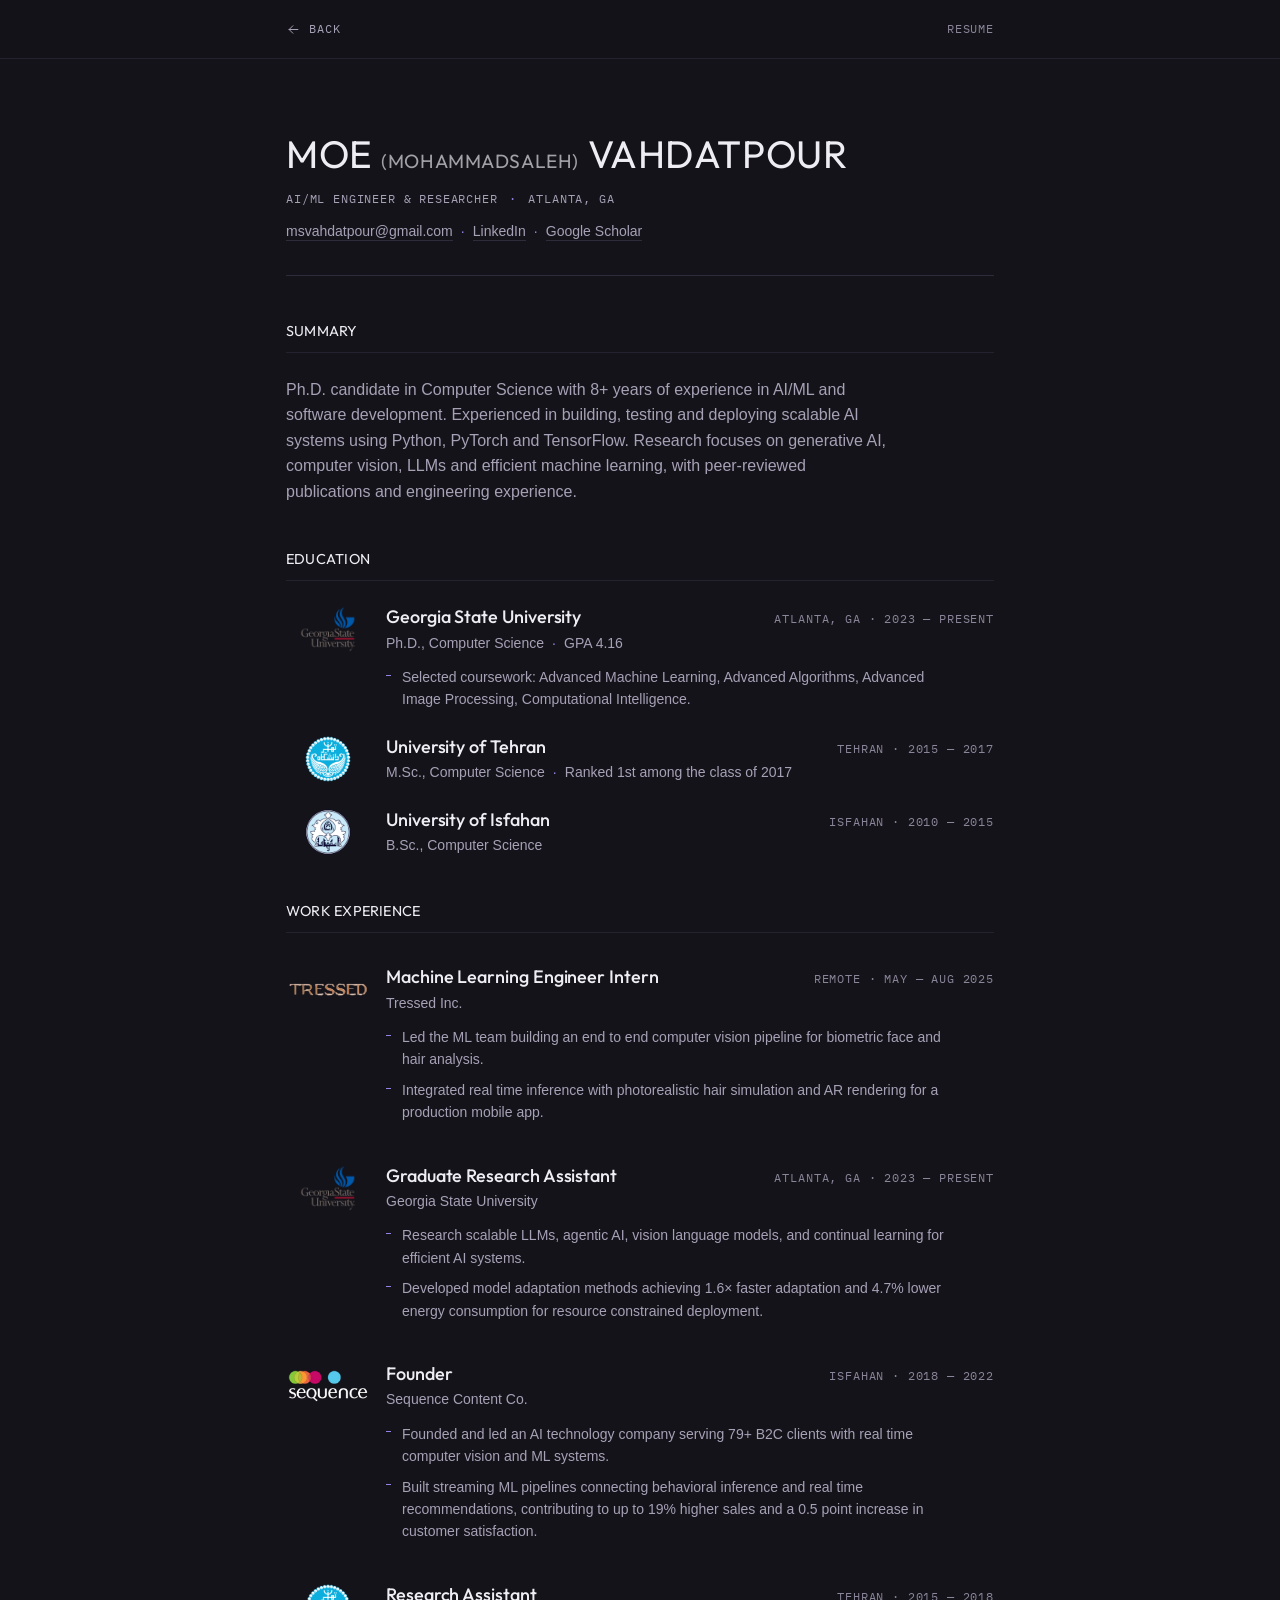
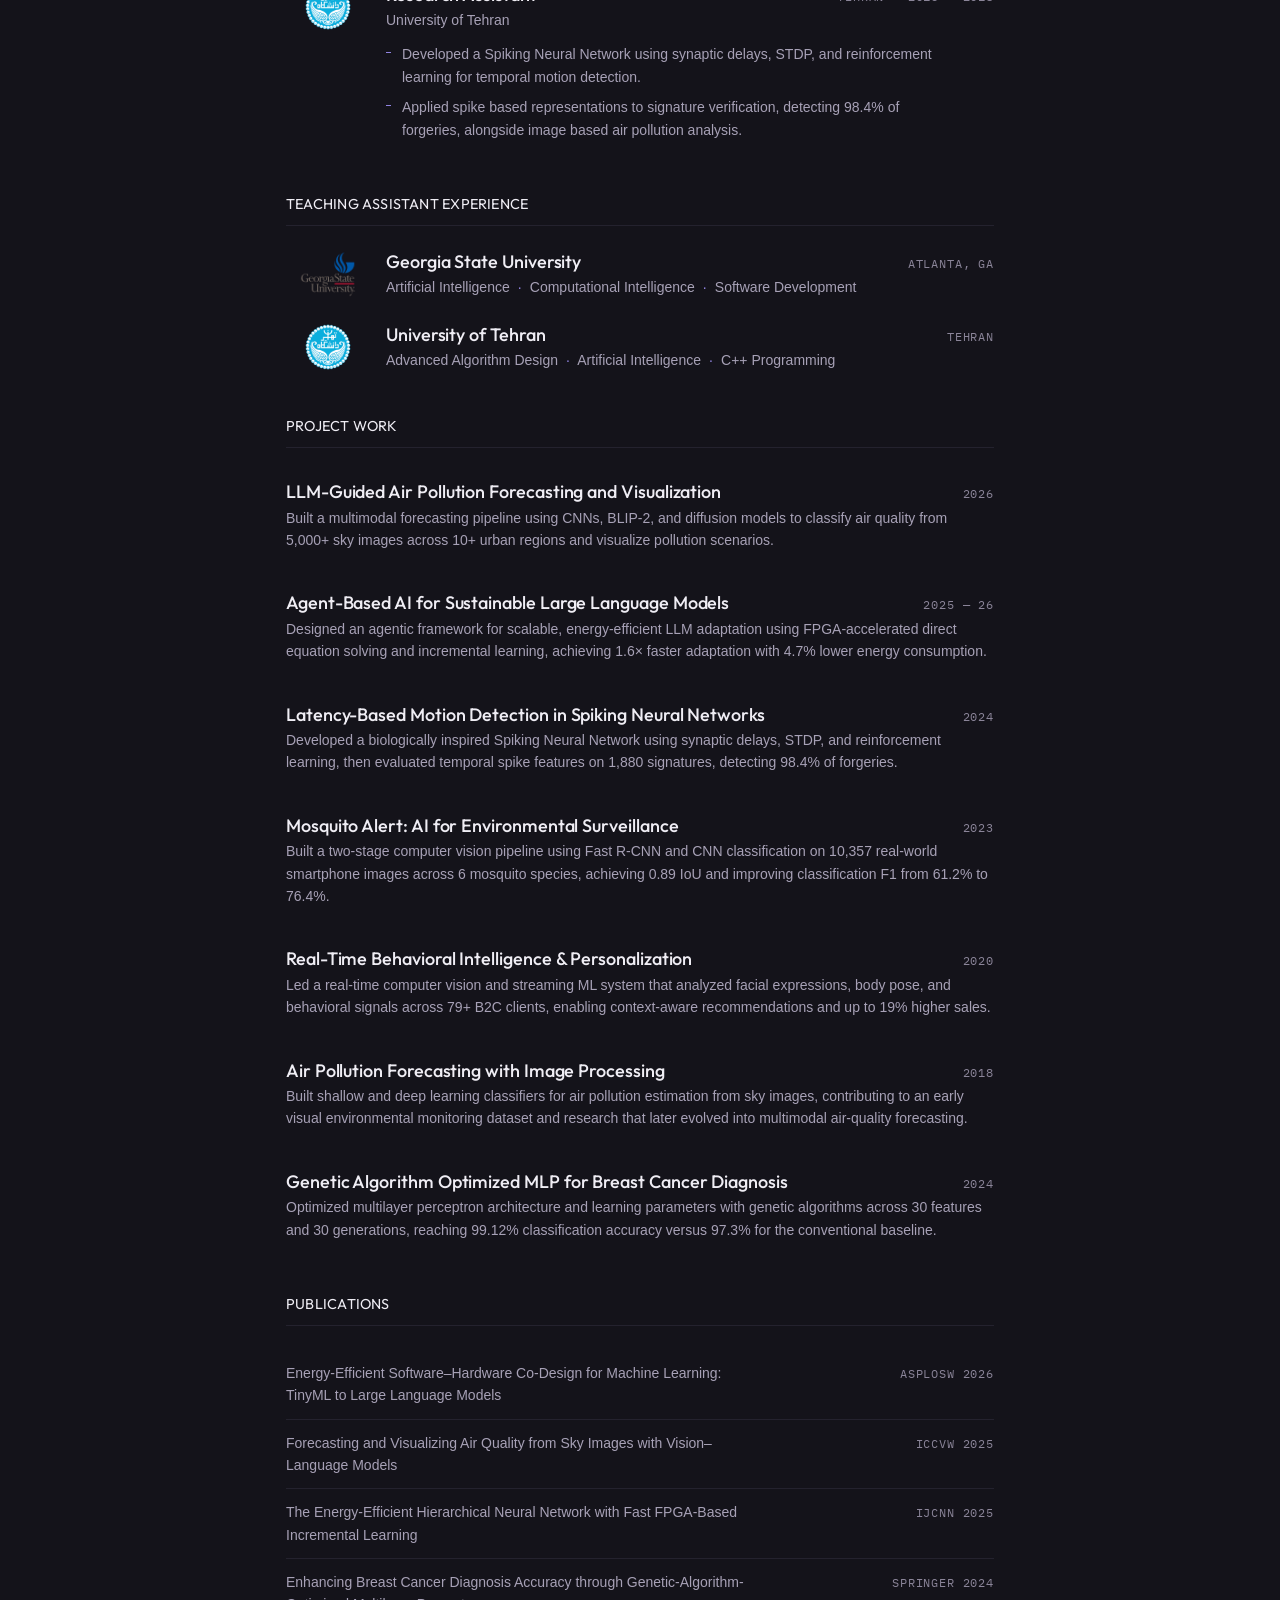
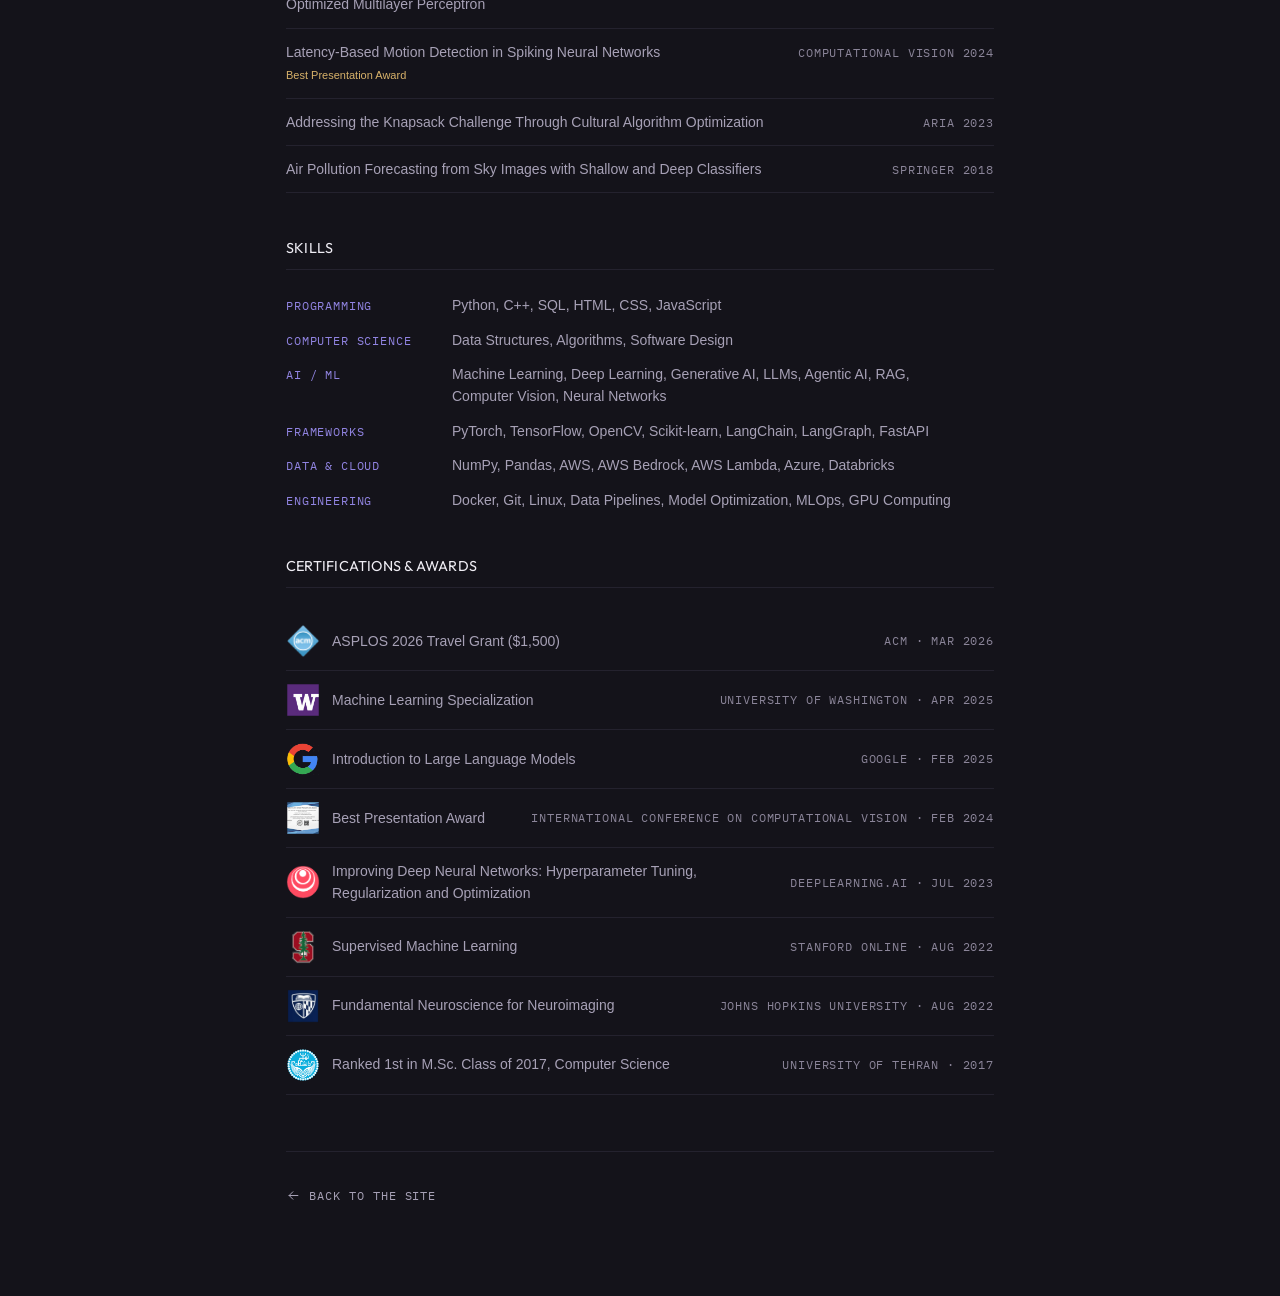
==== commit daaca7d2: "update 3" ====
--- a/resume.html
+++ b/resume.html
@@ -18,11 +18,7 @@
 <link rel="preconnect" href="https://cdn.fontshare.com" crossorigin>
 <link rel="stylesheet" href="https://fonts.googleapis.com/css2?family=IBM+Plex+Mono:wght@400;500&amp;family=Outfit:wght@200..600&amp;family=Syncopate:wght@400;700&amp;display=swap">
 <link rel="stylesheet" href="https://api.fontshare.com/v2/css?f[]=satoshi@400,500,700&amp;display=swap">
-<<<<<<< HEAD
 <link rel="stylesheet" href="css/styles.css?v=19">
-=======
-<link rel="stylesheet" href="css/styles.css?v=12">
->>>>>>> b9c353d2392c7c3f7494fbd92a09d7386d461fe5
 </head>
 
 <body class="resume-page">
@@ -111,14 +107,9 @@
 <section class="r-sec">
   <h2 class="r-h">Work Experience</h2>
 
-<<<<<<< HEAD
   <article id="r-exp-tressed" class="r-item r-item--org r-item--link">
     <a class="r-item__link" href="index.html?from=resume#exp-tressed">
       <span class="r-item__logo js-img js-img--thumb">
-=======
-  <article class="r-item r-item--org">
-    <span class="r-item__logo js-img js-img--thumb">
->>>>>>> b9c353d2392c7c3f7494fbd92a09d7386d461fe5
       <img src="images/logos/tressed.webp" alt="Tressed Inc. logo" loading="lazy" decoding="async" width="120" height="120">
     </span>
     <div class="r-item__body">
@@ -135,14 +126,9 @@
     </a>
   </article>
 
-<<<<<<< HEAD
   <article id="r-exp-gsu" class="r-item r-item--org r-item--link">
     <a class="r-item__link" href="index.html?from=resume#exp-gsu">
       <span class="r-item__logo js-img js-img--thumb">
-=======
-  <article class="r-item r-item--org">
-    <span class="r-item__logo js-img js-img--thumb">
->>>>>>> b9c353d2392c7c3f7494fbd92a09d7386d461fe5
       <img src="images/logos/gsu.webp" alt="Georgia State University logo" loading="lazy" decoding="async" width="120" height="120">
     </span>
     <div class="r-item__body">
@@ -159,14 +145,9 @@
     </a>
   </article>
 
-<<<<<<< HEAD
   <article id="r-exp-sequence" class="r-item r-item--org r-item--link">
     <a class="r-item__link" href="index.html?from=resume#exp-sequence">
       <span class="r-item__logo js-img js-img--thumb">
-=======
-  <article class="r-item r-item--org">
-    <span class="r-item__logo js-img js-img--thumb">
->>>>>>> b9c353d2392c7c3f7494fbd92a09d7386d461fe5
       <img src="images/logos/sequence.webp" alt="Sequence Content Co. logo" loading="lazy" decoding="async" width="120" height="120">
     </span>
     <div class="r-item__body">
@@ -183,14 +164,9 @@
     </a>
   </article>
 
-<<<<<<< HEAD
   <article id="r-exp-tehran" class="r-item r-item--org r-item--link">
     <a class="r-item__link" href="index.html?from=resume#exp-tehran">
       <span class="r-item__logo js-img js-img--thumb">
-=======
-  <article class="r-item r-item--org">
-    <span class="r-item__logo js-img js-img--thumb">
->>>>>>> b9c353d2392c7c3f7494fbd92a09d7386d461fe5
       <img src="images/logos/tehran.webp" alt="University of Tehran logo" loading="lazy" decoding="async" width="120" height="120">
     </span>
     <div class="r-item__body">
@@ -315,7 +291,6 @@
     <h2 class="r-h">Publications</h2>
     <ul class="r-pubs">
       <li>
-<<<<<<< HEAD
     <a class="r-pubrow" href="https://arxiv.org/abs/2603.23668" target="_blank" rel="noopener">
       <span class="r-pub__title">Energy-Efficient Software–Hardware Co-Design for Machine Learning: TinyML to Large Language Models</span>
       <span class="r-pub__meta mono">ASPLOSW 2026</span>
@@ -357,35 +332,6 @@
       <span class="r-pub__meta mono">Springer 2018</span>
     </a>
   </li>
-=======
-        <span class="r-pub__title">Energy-Efficient Software–Hardware Co-Design for Machine Learning: TinyML to Large Language Models</span>
-        <span class="r-pub__meta mono">ASPLOSW 2026</span>
-      </li>
-      <li>
-        <span class="r-pub__title">Forecasting and Visualizing Air Quality from Sky Images with Vision–Language Models</span>
-        <span class="r-pub__meta mono">ICCVW 2025</span>
-      </li>
-      <li>
-        <span class="r-pub__title">The Energy-Efficient Hierarchical Neural Network with Fast FPGA-Based Incremental Learning</span>
-        <span class="r-pub__meta mono">IJCNN 2025</span>
-      </li>
-      <li>
-        <span class="r-pub__title">Enhancing Breast Cancer Diagnosis Accuracy through Genetic-Algorithm-Optimized Multilayer Perceptron</span>
-        <span class="r-pub__meta mono">Springer 2024</span>
-      </li>
-      <li>
-        <span class="r-pub__title">Latency-Based Motion Detection in Spiking Neural Networks <em>Best Presentation Award</em></span>
-        <span class="r-pub__meta mono">Computational Vision 2024</span>
-      </li>
-      <li>
-        <span class="r-pub__title">Addressing the Knapsack Challenge Through Cultural Algorithm Optimization</span>
-        <span class="r-pub__meta mono">ARIA 2023</span>
-      </li>
-      <li>
-        <span class="r-pub__title">Air Pollution Forecasting from Sky Images with Shallow and Deep Classifiers</span>
-        <span class="r-pub__meta mono">Springer 2018</span>
-      </li>
->>>>>>> b9c353d2392c7c3f7494fbd92a09d7386d461fe5
     </ul>
   </section>
 
@@ -418,7 +364,6 @@
     <h2 class="r-h">Certifications &amp; Awards</h2>
     <ul class="r-pubs r-creds">
       <li>
-<<<<<<< HEAD
     <div class="r-cred">
       <span class="r-pub__logo js-img js-img--thumb"><img src="images/logos/acm.webp" alt="ACM logo" loading="lazy" decoding="async" width="120" height="120"></span>
       <span class="r-pub__title">ASPLOS 2026 Travel Grant ($1,500)</span>
@@ -475,48 +420,6 @@
       <span class="r-pub__meta mono">University of Tehran · 2017</span>
     </div>
   </li>
-=======
-                <span class="r-pub__logo js-img js-img--thumb"><img src="images/logos/acm.webp" alt="ACM logo" loading="lazy" decoding="async" width="120" height="120"></span>
-        <span class="r-pub__title">ASPLOS 2026 Travel Grant ($1,500)</span>
-        <span class="r-pub__meta mono">ACM · Mar 2026</span>
-      </li>
-      <li>
-                <span class="r-pub__logo js-img js-img--thumb"><img src="images/logos/uw.webp" alt="University of Washington logo" loading="lazy" decoding="async" width="120" height="120"></span>
-        <span class="r-pub__title">Machine Learning Specialization</span>
-        <span class="r-pub__meta mono">University of Washington · Apr 2025</span>
-      </li>
-      <li>
-                <span class="r-pub__logo js-img js-img--thumb"><img src="images/logos/google.webp" alt="Google logo" loading="lazy" decoding="async" width="120" height="120"></span>
-        <span class="r-pub__title">Introduction to Large Language Models</span>
-        <span class="r-pub__meta mono">Google · Feb 2025</span>
-      </li>
-      <li>
-                <span class="r-pub__logo js-img js-img--thumb"><img src="images/logos/iccompv.webp" alt="International Conference on Computational Vision logo" loading="lazy" decoding="async" width="120" height="120"></span>
-        <span class="r-pub__title">Best Presentation Award</span>
-        <span class="r-pub__meta mono">International Conference on Computational Vision · Feb 2024</span>
-      </li>
-      <li>
-                <span class="r-pub__logo js-img js-img--thumb"><img src="images/logos/deeplearning-ai.webp" alt="DeepLearning.AI logo" loading="lazy" decoding="async" width="120" height="120"></span>
-        <span class="r-pub__title">Improving Deep Neural Networks: Hyperparameter Tuning, Regularization and Optimization</span>
-        <span class="r-pub__meta mono">DeepLearning.AI · Jul 2023</span>
-      </li>
-      <!-- These two are not on the PDF resume but are listed on the home page. -->
-      <li>
-                <span class="r-pub__logo js-img js-img--thumb"><img src="images/logos/coursera.webp" alt="Coursera logo" loading="lazy" decoding="async" width="120" height="120"></span>
-        <span class="r-pub__title">Supervised Machine Learning</span>
-        <span class="r-pub__meta mono">Coursera · Aug 2022</span>
-      </li>
-      <li>
-                <span class="r-pub__logo js-img js-img--thumb"><img src="images/logos/jhu.webp" alt="Johns Hopkins University logo" loading="lazy" decoding="async" width="120" height="120"></span>
-        <span class="r-pub__title">Fundamental Neuroscience for Neuroimaging</span>
-        <span class="r-pub__meta mono">Johns Hopkins University · Aug 2022</span>
-      </li>
-      <li>
-                <span class="r-pub__logo js-img js-img--thumb"><img src="images/logos/tehran-jpg.webp" alt="University of Tehran logo" loading="lazy" decoding="async" width="120" height="120"></span>
-        <span class="r-pub__title">Ranked 1st in M.Sc. Class of 2017, Computer Science</span>
-        <span class="r-pub__meta mono">University of Tehran · 2017</span>
-      </li>
->>>>>>> b9c353d2392c7c3f7494fbd92a09d7386d461fe5
     </ul>
   </section>
 
--- a/css/styles.css
+++ b/css/styles.css
@@ -1665,14 +1665,6 @@
   --logo-w: 34px;
   --logo-h: 34px;
 }
-<<<<<<< HEAD
-=======
-.r-creds .r-pub__logo {
-  grid-area: logo;
-  --logo-w: 34px;
-  --logo-h: 34px;
-}
->>>>>>> b9c353d2392c7c3f7494fbd92a09d7386d461fe5
 .r-creds .r-pub__title { grid-area: title; }
 .r-creds .r-pub__meta  { grid-area: meta; }
 
@@ -1918,10 +1910,7 @@
 @media (max-width: 560px) {
   .resume-page { --logo-w: 72px; --logo-h: 42px; }
 }
-<<<<<<< HEAD
 
 /* Returning from a pop-up lands on the row that opened it; keep it clear of
    the sticky bar. */
 .resume-page [id^="r-"] { scroll-margin-top: 84px; }
-=======
->>>>>>> b9c353d2392c7c3f7494fbd92a09d7386d461fe5
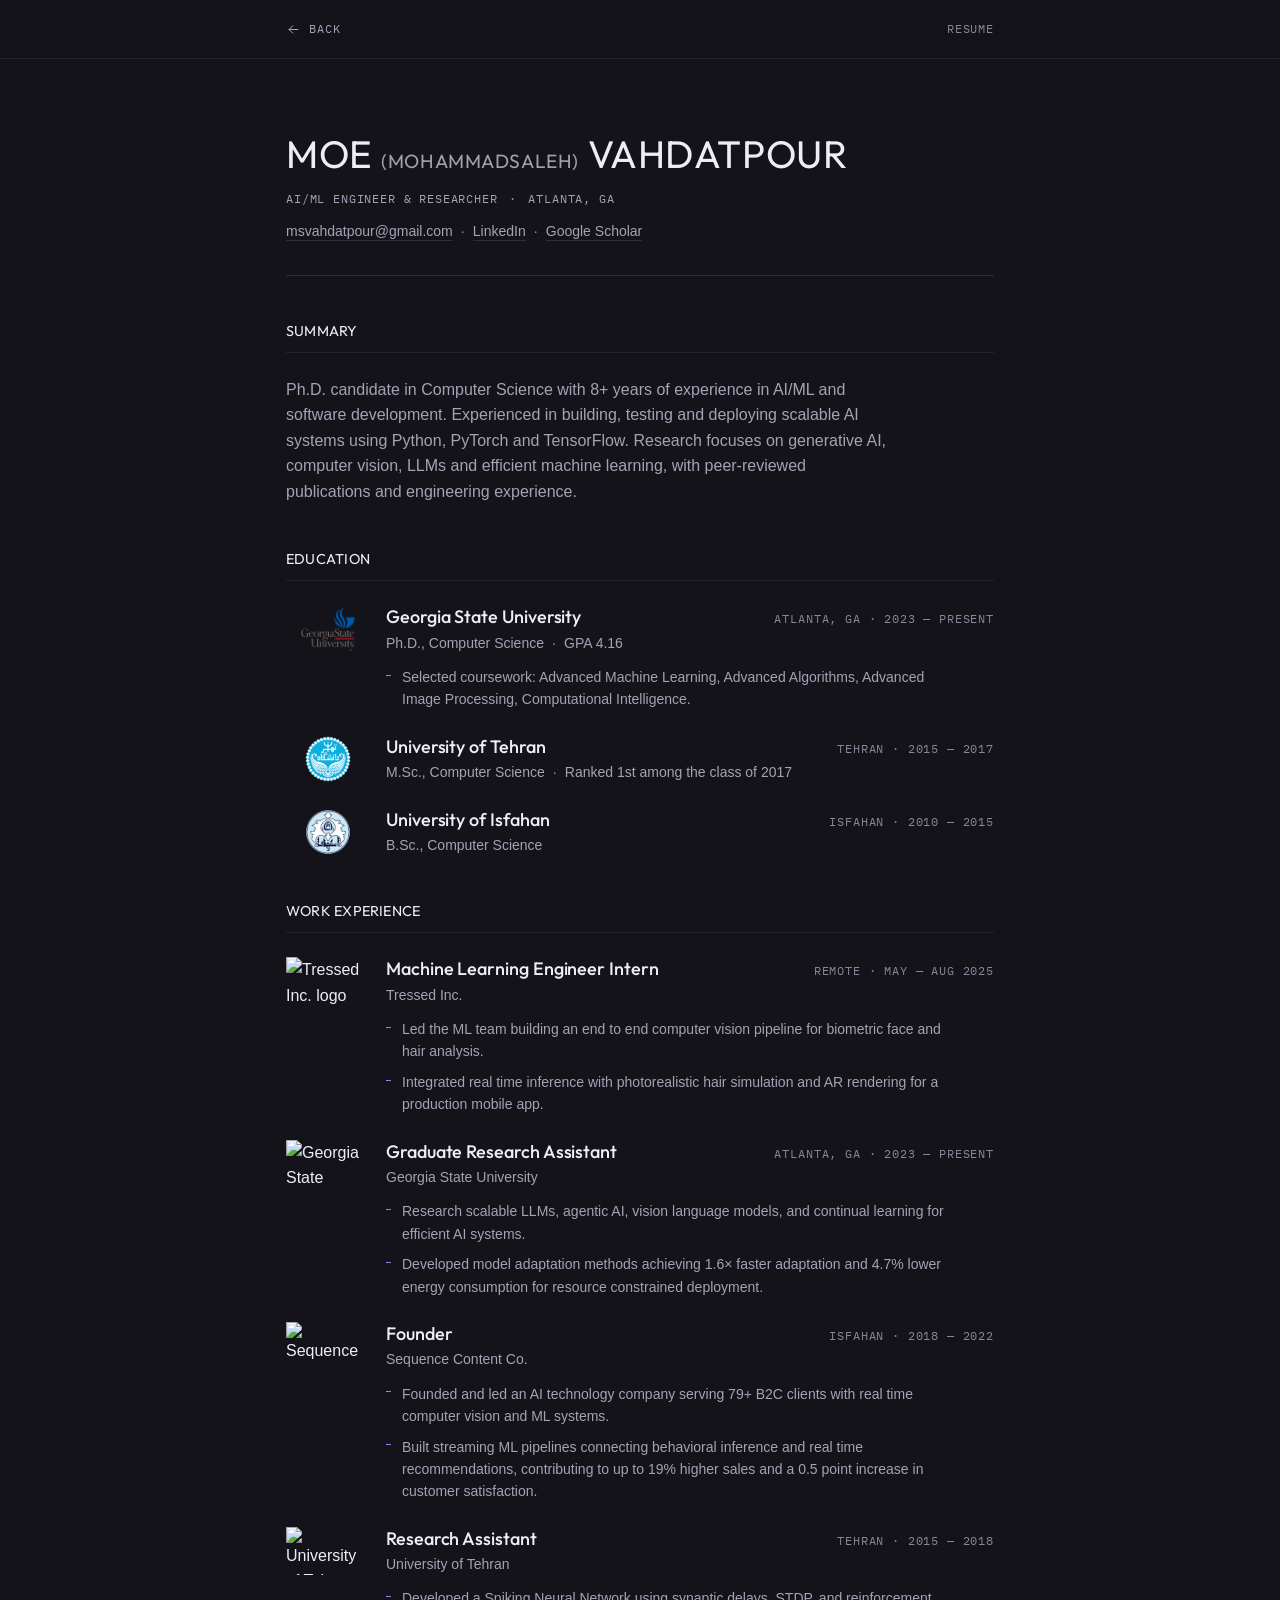
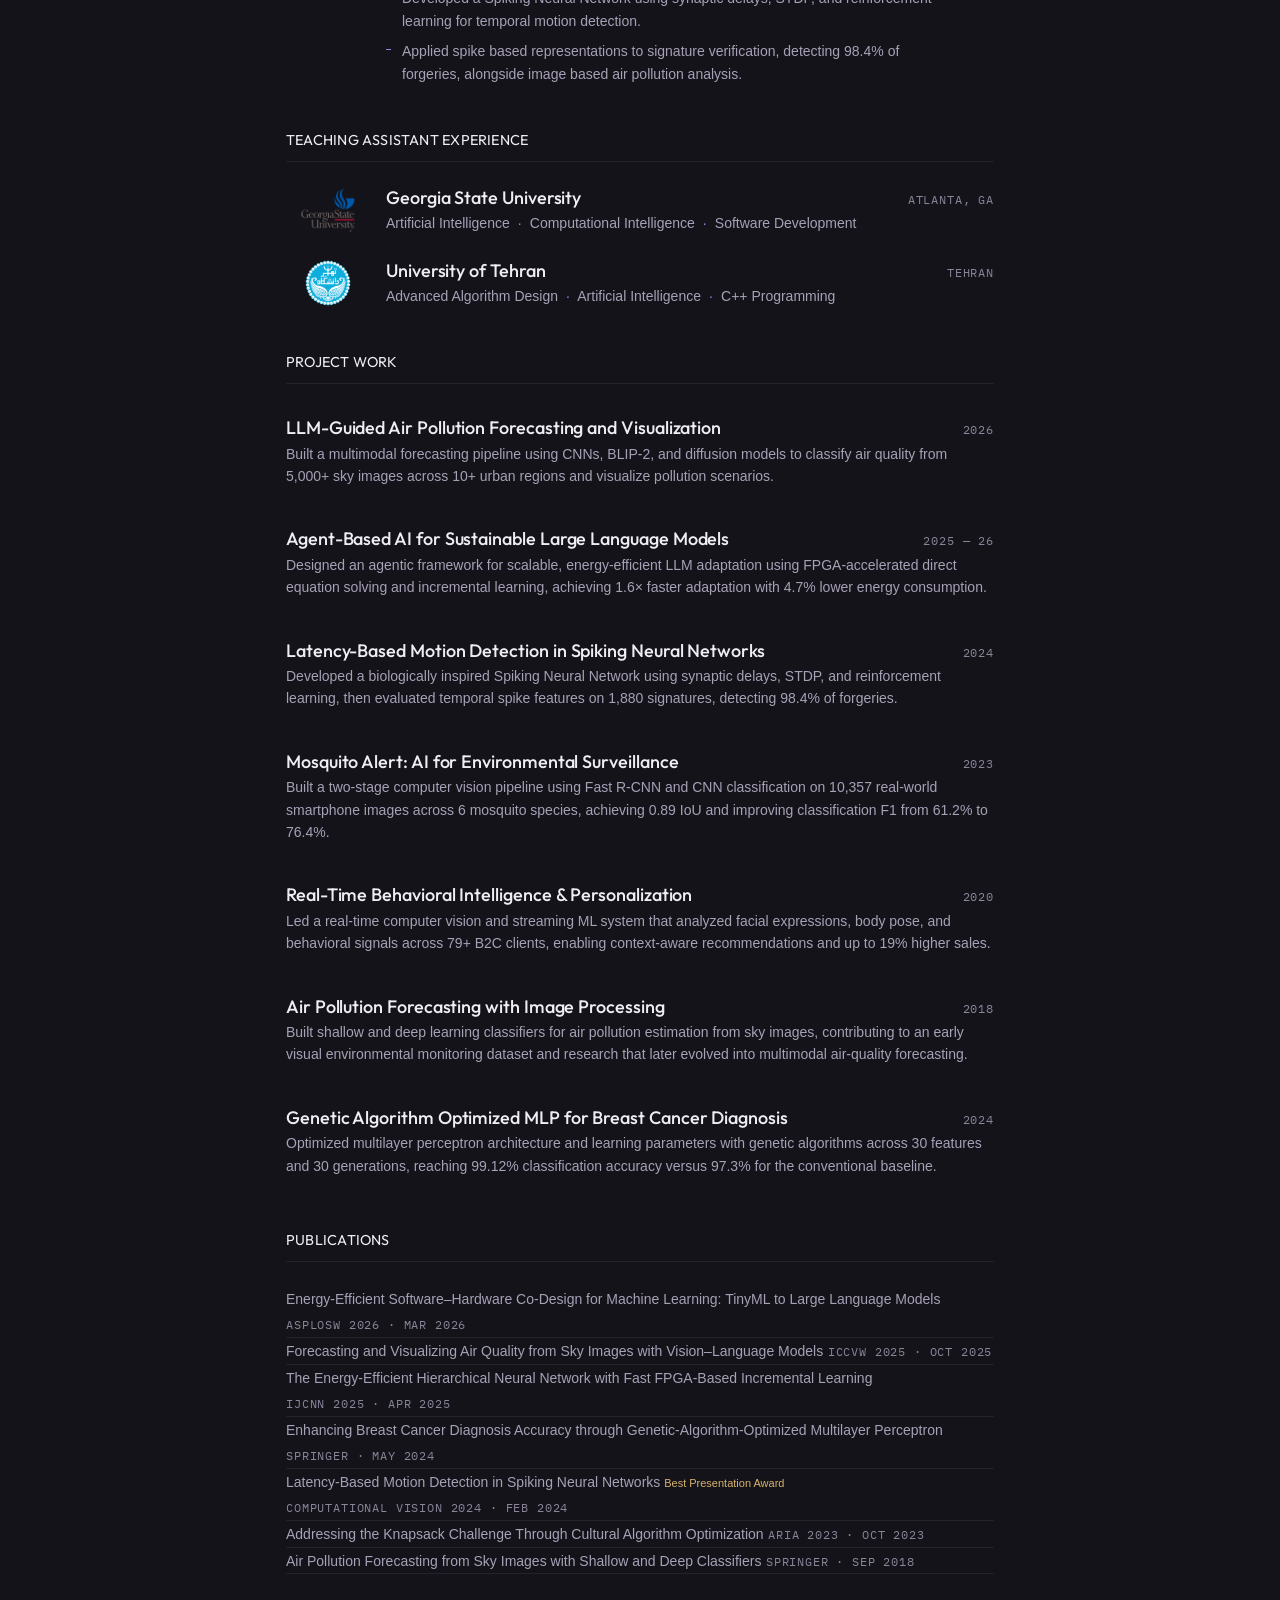
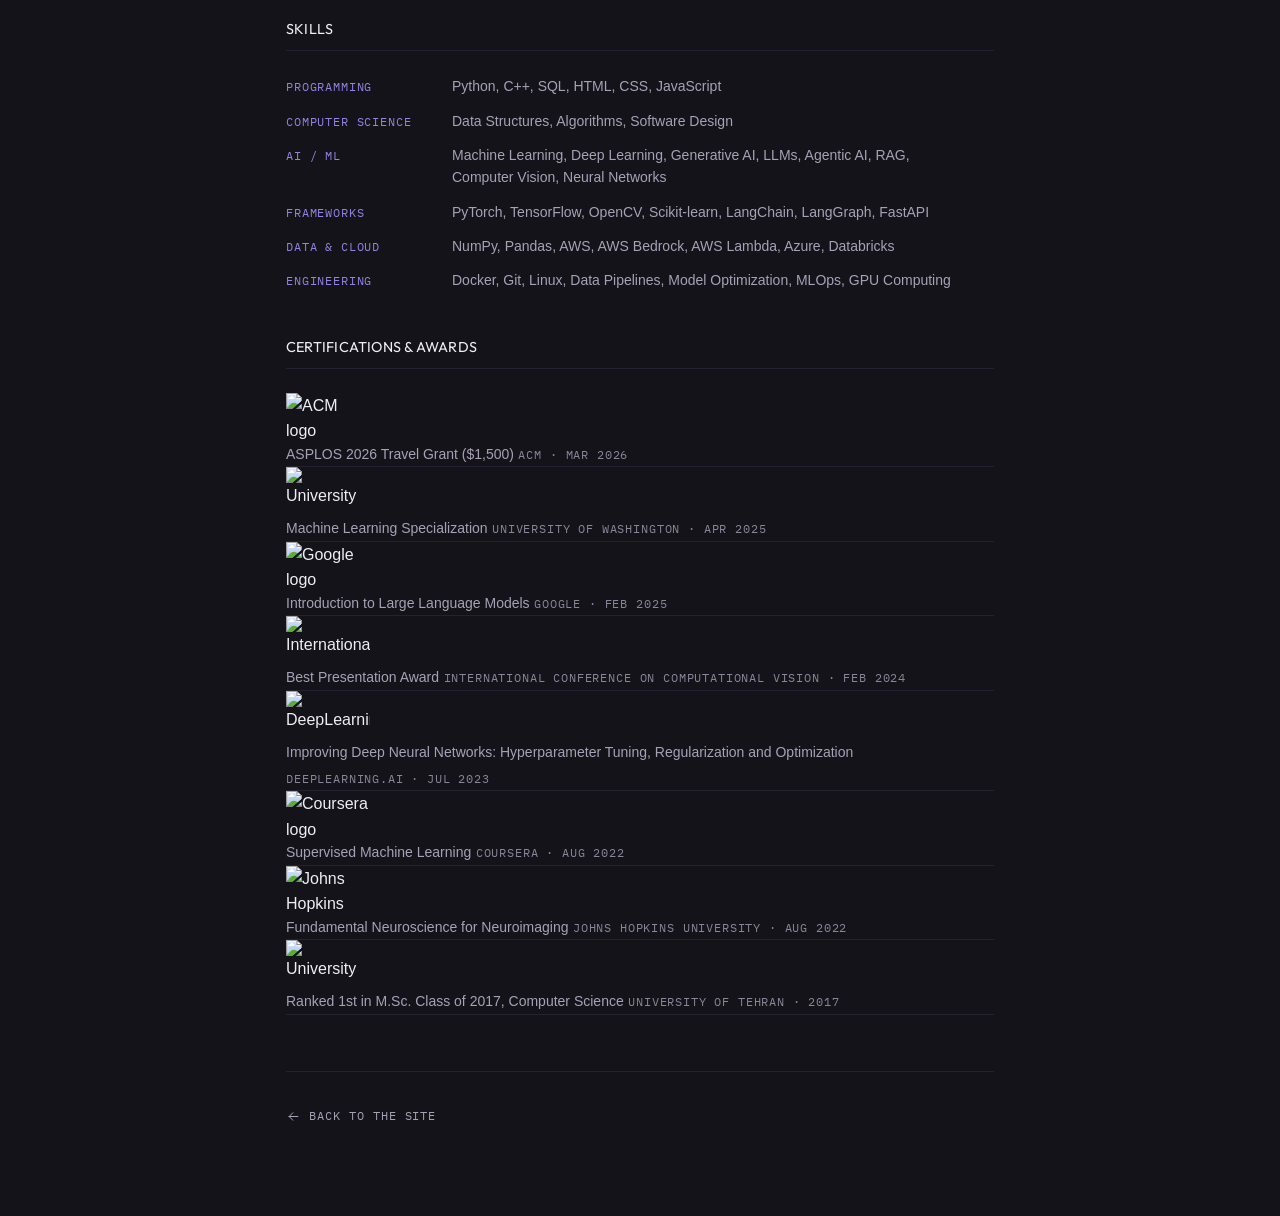
==== commit 748af67c: "Merge branch 'main' of https://github.com/moevahdatpour/moevahdatpour.github.io" ====
--- a/resume.html
+++ b/resume.html
@@ -18,7 +18,7 @@
 <link rel="preconnect" href="https://cdn.fontshare.com" crossorigin>
 <link rel="stylesheet" href="https://fonts.googleapis.com/css2?family=IBM+Plex+Mono:wght@400;500&amp;family=Outfit:wght@200..600&amp;family=Syncopate:wght@400;700&amp;display=swap">
 <link rel="stylesheet" href="https://api.fontshare.com/v2/css?f[]=satoshi@400,500,700&amp;display=swap">
-<link rel="stylesheet" href="css/styles.css?v=19">
+<link rel="stylesheet" href="css/styles.css?v=7">
 </head>
 
 <body class="resume-page">
@@ -107,10 +107,9 @@
 <section class="r-sec">
   <h2 class="r-h">Work Experience</h2>
 
-  <article id="r-exp-tressed" class="r-item r-item--org r-item--link">
-    <a class="r-item__link" href="index.html?from=resume#exp-tressed">
-      <span class="r-item__logo js-img js-img--thumb">
-      <img src="images/logos/tressed.webp" alt="Tressed Inc. logo" loading="lazy" decoding="async" width="120" height="120">
+  <article class="r-item r-item--org">
+    <span class="r-item__logo js-img js-img--thumb">
+      <img src="images/logos/tressed.png" alt="Tressed Inc. logo" loading="lazy" decoding="async" width="120" height="120">
     </span>
     <div class="r-item__body">
       <div class="r-item__head">
@@ -126,10 +125,9 @@
     </a>
   </article>
 
-  <article id="r-exp-gsu" class="r-item r-item--org r-item--link">
-    <a class="r-item__link" href="index.html?from=resume#exp-gsu">
-      <span class="r-item__logo js-img js-img--thumb">
-      <img src="images/logos/gsu.webp" alt="Georgia State University logo" loading="lazy" decoding="async" width="120" height="120">
+  <article class="r-item r-item--org">
+    <span class="r-item__logo js-img js-img--thumb">
+      <img src="images/logos/gsu.png" alt="Georgia State University logo" loading="lazy" decoding="async" width="120" height="120">
     </span>
     <div class="r-item__body">
       <div class="r-item__head">
@@ -145,10 +143,9 @@
     </a>
   </article>
 
-  <article id="r-exp-sequence" class="r-item r-item--org r-item--link">
-    <a class="r-item__link" href="index.html?from=resume#exp-sequence">
-      <span class="r-item__logo js-img js-img--thumb">
-      <img src="images/logos/sequence.webp" alt="Sequence Content Co. logo" loading="lazy" decoding="async" width="120" height="120">
+  <article class="r-item r-item--org">
+    <span class="r-item__logo js-img js-img--thumb">
+      <img src="images/logos/sequence.png" alt="Sequence Content Co. logo" loading="lazy" decoding="async" width="120" height="120">
     </span>
     <div class="r-item__body">
       <div class="r-item__head">
@@ -164,10 +161,9 @@
     </a>
   </article>
 
-  <article id="r-exp-tehran" class="r-item r-item--org r-item--link">
-    <a class="r-item__link" href="index.html?from=resume#exp-tehran">
-      <span class="r-item__logo js-img js-img--thumb">
-      <img src="images/logos/tehran.webp" alt="University of Tehran logo" loading="lazy" decoding="async" width="120" height="120">
+  <article class="r-item r-item--org">
+    <span class="r-item__logo js-img js-img--thumb">
+      <img src="images/logos/tehran.png" alt="University of Tehran logo" loading="lazy" decoding="async" width="120" height="120">
     </span>
     <div class="r-item__body">
       <div class="r-item__head">
@@ -291,47 +287,33 @@
     <h2 class="r-h">Publications</h2>
     <ul class="r-pubs">
       <li>
-    <a class="r-pubrow" href="https://arxiv.org/abs/2603.23668" target="_blank" rel="noopener">
-      <span class="r-pub__title">Energy-Efficient Software–Hardware Co-Design for Machine Learning: TinyML to Large Language Models</span>
-      <span class="r-pub__meta mono">ASPLOSW 2026</span>
-    </a>
-  </li>
-      <li>
-    <a class="r-pubrow" href="https://ieeexplore.ieee.org/abstract/document/11375459" target="_blank" rel="noopener">
-      <span class="r-pub__title">Forecasting and Visualizing Air Quality from Sky Images with Vision–Language Models</span>
-      <span class="r-pub__meta mono">ICCVW 2025</span>
-    </a>
-  </li>
-      <li>
-    <a class="r-pubrow" href="https://ieeexplore.ieee.org/abstract/document/11228495" target="_blank" rel="noopener">
-      <span class="r-pub__title">The Energy-Efficient Hierarchical Neural Network with Fast FPGA-Based Incremental Learning</span>
-      <span class="r-pub__meta mono">IJCNN 2025</span>
-    </a>
-  </li>
-      <li>
-    <a class="r-pubrow" href="https://link.springer.com/article/10.1007/s41939-024-00487-3" target="_blank" rel="noopener">
-      <span class="r-pub__title">Enhancing Breast Cancer Diagnosis Accuracy through Genetic-Algorithm-Optimized Multilayer Perceptron</span>
-      <span class="r-pub__meta mono">Springer 2024</span>
-    </a>
-  </li>
-      <li>
-    <a class="r-pubrow" href="https://publications.waset.org/10013561/latency-based-motion-detection-in-spiking-neural-networks" target="_blank" rel="noopener">
-      <span class="r-pub__title">Latency-Based Motion Detection in Spiking Neural Networks <em>Best Presentation Award</em></span>
-      <span class="r-pub__meta mono">Computational Vision 2024</span>
-    </a>
-  </li>
-      <li>
-    <a class="r-pubrow" href="https://ui.adsabs.harvard.edu/abs/2024arXiv240103324S/abstract" target="_blank" rel="noopener">
-      <span class="r-pub__title">Addressing the Knapsack Challenge Through Cultural Algorithm Optimization</span>
-      <span class="r-pub__meta mono">ARIA 2023</span>
-    </a>
-  </li>
-      <li>
-    <a class="r-pubrow" href="https://link.springer.com/article/10.1007/s12145-018-0334-x" target="_blank" rel="noopener">
-      <span class="r-pub__title">Air Pollution Forecasting from Sky Images with Shallow and Deep Classifiers</span>
-      <span class="r-pub__meta mono">Springer 2018</span>
-    </a>
-  </li>
+        <span class="r-pub__title">Energy-Efficient Software–Hardware Co-Design for Machine Learning: TinyML to Large Language Models</span>
+        <span class="r-pub__meta mono">ASPLOSW 2026 · Mar 2026</span>
+      </li>
+      <li>
+        <span class="r-pub__title">Forecasting and Visualizing Air Quality from Sky Images with Vision–Language Models</span>
+        <span class="r-pub__meta mono">ICCVW 2025 · Oct 2025</span>
+      </li>
+      <li>
+        <span class="r-pub__title">The Energy-Efficient Hierarchical Neural Network with Fast FPGA-Based Incremental Learning</span>
+        <span class="r-pub__meta mono">IJCNN 2025 · Apr 2025</span>
+      </li>
+      <li>
+        <span class="r-pub__title">Enhancing Breast Cancer Diagnosis Accuracy through Genetic-Algorithm-Optimized Multilayer Perceptron</span>
+        <span class="r-pub__meta mono">Springer · May 2024</span>
+      </li>
+      <li>
+        <span class="r-pub__title">Latency-Based Motion Detection in Spiking Neural Networks <em>Best Presentation Award</em></span>
+        <span class="r-pub__meta mono">Computational Vision 2024 · Feb 2024</span>
+      </li>
+      <li>
+        <span class="r-pub__title">Addressing the Knapsack Challenge Through Cultural Algorithm Optimization</span>
+        <span class="r-pub__meta mono">ARIA 2023 · Oct 2023</span>
+      </li>
+      <li>
+        <span class="r-pub__title">Air Pollution Forecasting from Sky Images with Shallow and Deep Classifiers</span>
+        <span class="r-pub__meta mono">Springer · Sep 2018</span>
+      </li>
     </ul>
   </section>
 
@@ -364,62 +346,46 @@
     <h2 class="r-h">Certifications &amp; Awards</h2>
     <ul class="r-pubs r-creds">
       <li>
-    <div class="r-cred">
-      <span class="r-pub__logo js-img js-img--thumb"><img src="images/logos/acm.webp" alt="ACM logo" loading="lazy" decoding="async" width="120" height="120"></span>
-      <span class="r-pub__title">ASPLOS 2026 Travel Grant ($1,500)</span>
-      <span class="r-pub__meta mono">ACM · Mar 2026</span>
-    </div>
-  </li>
-      <li>
-    <a class="r-cred" href="https://www.coursera.org/account/accomplishments/specialization/certificate/FHSDIMSE0STU" target="_blank" rel="noopener">
-      <span class="r-pub__logo js-img js-img--thumb"><img src="images/logos/uw.webp" alt="University of Washington logo" loading="lazy" decoding="async" width="120" height="120"></span>
-      <span class="r-pub__title">Machine Learning Specialization</span>
-      <span class="r-pub__meta mono">University of Washington · Apr 2025</span>
-    </a>
-  </li>
-      <li>
-    <a class="r-cred" href="https://www.coursera.org/account/accomplishments/verify/10C0KRM18H2R" target="_blank" rel="noopener">
-      <span class="r-pub__logo js-img js-img--thumb"><img src="images/logos/google.webp" alt="Google logo" loading="lazy" decoding="async" width="120" height="120"></span>
-      <span class="r-pub__title">Introduction to Large Language Models</span>
-      <span class="r-pub__meta mono">Google · Feb 2025</span>
-    </a>
-  </li>
-      <li>
-    <div class="r-cred">
-      <span class="r-pub__logo js-img js-img--thumb"><img src="images/logos/iccompv.webp" alt="International Conference on Computational Vision" loading="lazy" decoding="async" width="120" height="120"></span>
-      <span class="r-pub__title">Best Presentation Award</span>
-      <span class="r-pub__meta mono">International Conference on Computational Vision · Feb 2024</span>
-    </div>
-  </li>
-      <li>
-    <a class="r-cred" href="https://www.coursera.org/account/accomplishments/verify/VN2M2F493YC8?utm_source=link&amp;utm_medium=certificate&amp;utm_content=cert_image&amp;utm_campaign=pdf_header_button&amp;utm_product=course" target="_blank" rel="noopener">
-      <span class="r-pub__logo js-img js-img--thumb"><img src="images/logos/deeplearning-ai.webp" alt="DeepLearning.AI logo" loading="lazy" decoding="async" width="120" height="120"></span>
-      <span class="r-pub__title">Improving Deep Neural Networks: Hyperparameter Tuning, Regularization and Optimization</span>
-      <span class="r-pub__meta mono">DeepLearning.AI · Jul 2023</span>
-    </a>
-  </li>
+                <span class="r-pub__logo js-img js-img--thumb"><img src="images/logos/acm.jpg" alt="ACM logo" loading="lazy" decoding="async" width="120" height="120"></span>
+        <span class="r-pub__title">ASPLOS 2026 Travel Grant ($1,500)</span>
+        <span class="r-pub__meta mono">ACM · Mar 2026</span>
+      </li>
+      <li>
+                <span class="r-pub__logo js-img js-img--thumb"><img src="images/logos/uw.jpg" alt="University of Washington logo" loading="lazy" decoding="async" width="120" height="120"></span>
+        <span class="r-pub__title">Machine Learning Specialization</span>
+        <span class="r-pub__meta mono">University of Washington · Apr 2025</span>
+      </li>
+      <li>
+                <span class="r-pub__logo js-img js-img--thumb"><img src="images/logos/google.jpg" alt="Google logo" loading="lazy" decoding="async" width="120" height="120"></span>
+        <span class="r-pub__title">Introduction to Large Language Models</span>
+        <span class="r-pub__meta mono">Google · Feb 2025</span>
+      </li>
+      <li>
+                <span class="r-pub__logo js-img js-img--thumb"><img src="images/logos/iccompv.jpg" alt="International Conference on Computational Vision logo" loading="lazy" decoding="async" width="120" height="120"></span>
+        <span class="r-pub__title">Best Presentation Award</span>
+        <span class="r-pub__meta mono">International Conference on Computational Vision · Feb 2024</span>
+      </li>
+      <li>
+                <span class="r-pub__logo js-img js-img--thumb"><img src="images/logos/deeplearning-ai.jpg" alt="DeepLearning.AI logo" loading="lazy" decoding="async" width="120" height="120"></span>
+        <span class="r-pub__title">Improving Deep Neural Networks: Hyperparameter Tuning, Regularization and Optimization</span>
+        <span class="r-pub__meta mono">DeepLearning.AI · Jul 2023</span>
+      </li>
       <!-- These two are not on the PDF resume but are listed on the home page. -->
       <li>
-    <a class="r-cred" href="https://www.coursera.org/account/accomplishments/certificate/TS8JYE67UYQW" target="_blank" rel="noopener">
-      <span class="r-pub__logo js-img js-img--thumb"><img src="images/logos/stanford.webp" alt="Stanford University logo" loading="lazy" decoding="async" width="120" height="120"></span>
-      <span class="r-pub__title">Supervised Machine Learning</span>
-      <span class="r-pub__meta mono">Stanford Online · Aug 2022</span>
-    </a>
-  </li>
-      <li>
-    <a class="r-cred" href="https://www.coursera.org/account/accomplishments/certificate/KHRGY4LVR9NN" target="_blank" rel="noopener">
-      <span class="r-pub__logo js-img js-img--thumb"><img src="images/logos/jhu.webp" alt="Johns Hopkins University logo" loading="lazy" decoding="async" width="120" height="120"></span>
-      <span class="r-pub__title">Fundamental Neuroscience for Neuroimaging</span>
-      <span class="r-pub__meta mono">Johns Hopkins University · Aug 2022</span>
-    </a>
-  </li>
-      <li>
-    <div class="r-cred">
-      <span class="r-pub__logo js-img js-img--thumb"><img src="images/logos/tehran.webp" alt="University of Tehran logo" loading="lazy" decoding="async" width="120" height="120"></span>
-      <span class="r-pub__title">Ranked 1st in M.Sc. Class of 2017, Computer Science</span>
-      <span class="r-pub__meta mono">University of Tehran · 2017</span>
-    </div>
-  </li>
+                <span class="r-pub__logo js-img js-img--thumb"><img src="images/logos/coursera.jpg" alt="Coursera logo" loading="lazy" decoding="async" width="120" height="120"></span>
+        <span class="r-pub__title">Supervised Machine Learning</span>
+        <span class="r-pub__meta mono">Coursera · Aug 2022</span>
+      </li>
+      <li>
+                <span class="r-pub__logo js-img js-img--thumb"><img src="images/logos/jhu.jpg" alt="Johns Hopkins University logo" loading="lazy" decoding="async" width="120" height="120"></span>
+        <span class="r-pub__title">Fundamental Neuroscience for Neuroimaging</span>
+        <span class="r-pub__meta mono">Johns Hopkins University · Aug 2022</span>
+      </li>
+      <li>
+                <span class="r-pub__logo js-img js-img--thumb"><img src="images/logos/tehran.jpg" alt="University of Tehran logo" loading="lazy" decoding="async" width="120" height="120"></span>
+        <span class="r-pub__title">Ranked 1st in M.Sc. Class of 2017, Computer Science</span>
+        <span class="r-pub__meta mono">University of Tehran · 2017</span>
+      </li>
     </ul>
   </section>
 
--- a/css/styles.css
+++ b/css/styles.css
@@ -1644,27 +1644,8 @@
   align-items: center;
   column-gap: var(--s-3);
   row-gap: 2px;
-  padding: var(--s-3);
-  margin-inline: calc(var(--s-3) * -1);
-  border-radius: var(--r-sm);
-  color: inherit;
-}
-
-/* Only the linked rows react — the others must not look clickable. */
-a.r-cred {
-  transition: background-color var(--dur-1) var(--ease),
-              transform var(--dur-1) var(--ease),
-              box-shadow var(--dur-1) var(--ease);
-}
-a.r-cred:hover { background: var(--surface); box-shadow: inset 0 0 0 1px var(--line); }
-a.r-cred:hover .r-pub__title { color: var(--iris); }
-a.r-cred:hover .r-pub__meta { color: var(--text-2); }
-a.r-cred:active { transform: translateY(1px); background: var(--raised); }
-.r-creds .r-pub__logo {
-  grid-area: logo;
-  --logo-w: 34px;
-  --logo-h: 34px;
-}
+}
+.r-creds .r-pub__logo { grid-area: logo; --logo-size: 34px; }
 .r-creds .r-pub__title { grid-area: title; }
 .r-creds .r-pub__meta  { grid-area: meta; }
 
@@ -1866,51 +1847,3 @@
 @media print {
   .r-item__logo, .r-pub__logo { border: 0; background: transparent; }
 }
-
-/* ==========================================================================
-   16. Mobile arrangement
-   ========================================================================== */
-
-/* The header carries three actions; below this width they no longer fit
-   beside the name, so Scholar steps out (it is still in the footer). */
-@media (max-width: 767px) {
-  .nav__actions a[href*="scholar.google"] { display: none; }
-}
-@media (max-width: 420px) {
-  .nav__mark span { display: none; }
-}
-
-/* About on a phone: photo first, then the text, then — once "See More" is
-   tapped — the extra photos underneath. display:contents lets the two photo
-   groups be ordered independently of their shared wrapper. */
-@media (max-width: 767px) {
-  .about__grid { display: flex; flex-direction: column; gap: var(--s-5); }
-  .about__photos { display: contents; }
-  .about__photos > .photo { order: 1; }
-  .about__prose { order: 2; }
-  .about__extra-photos { order: 3; }
-
-  .about__photos > .photo { aspect-ratio: 4 / 5; }
-  .about__photos > .photo img { width: 100%; height: 100%; object-fit: cover; }
-}
-
-/* Logos never carry a fill or a frame, on any page or breakpoint. */
-.exp__logo,
-.exp__logo img,
-.r-item__logo,
-.r-pub__logo {
-  background: transparent;
-  border: 0;
-  box-shadow: none;
-}
-
-@media (max-width: 860px) {
-  .exp__logo { max-width: 92px; height: 42px; }
-}
-@media (max-width: 560px) {
-  .resume-page { --logo-w: 72px; --logo-h: 42px; }
-}
-
-/* Returning from a pop-up lands on the row that opened it; keep it clear of
-   the sticky bar. */
-.resume-page [id^="r-"] { scroll-margin-top: 84px; }
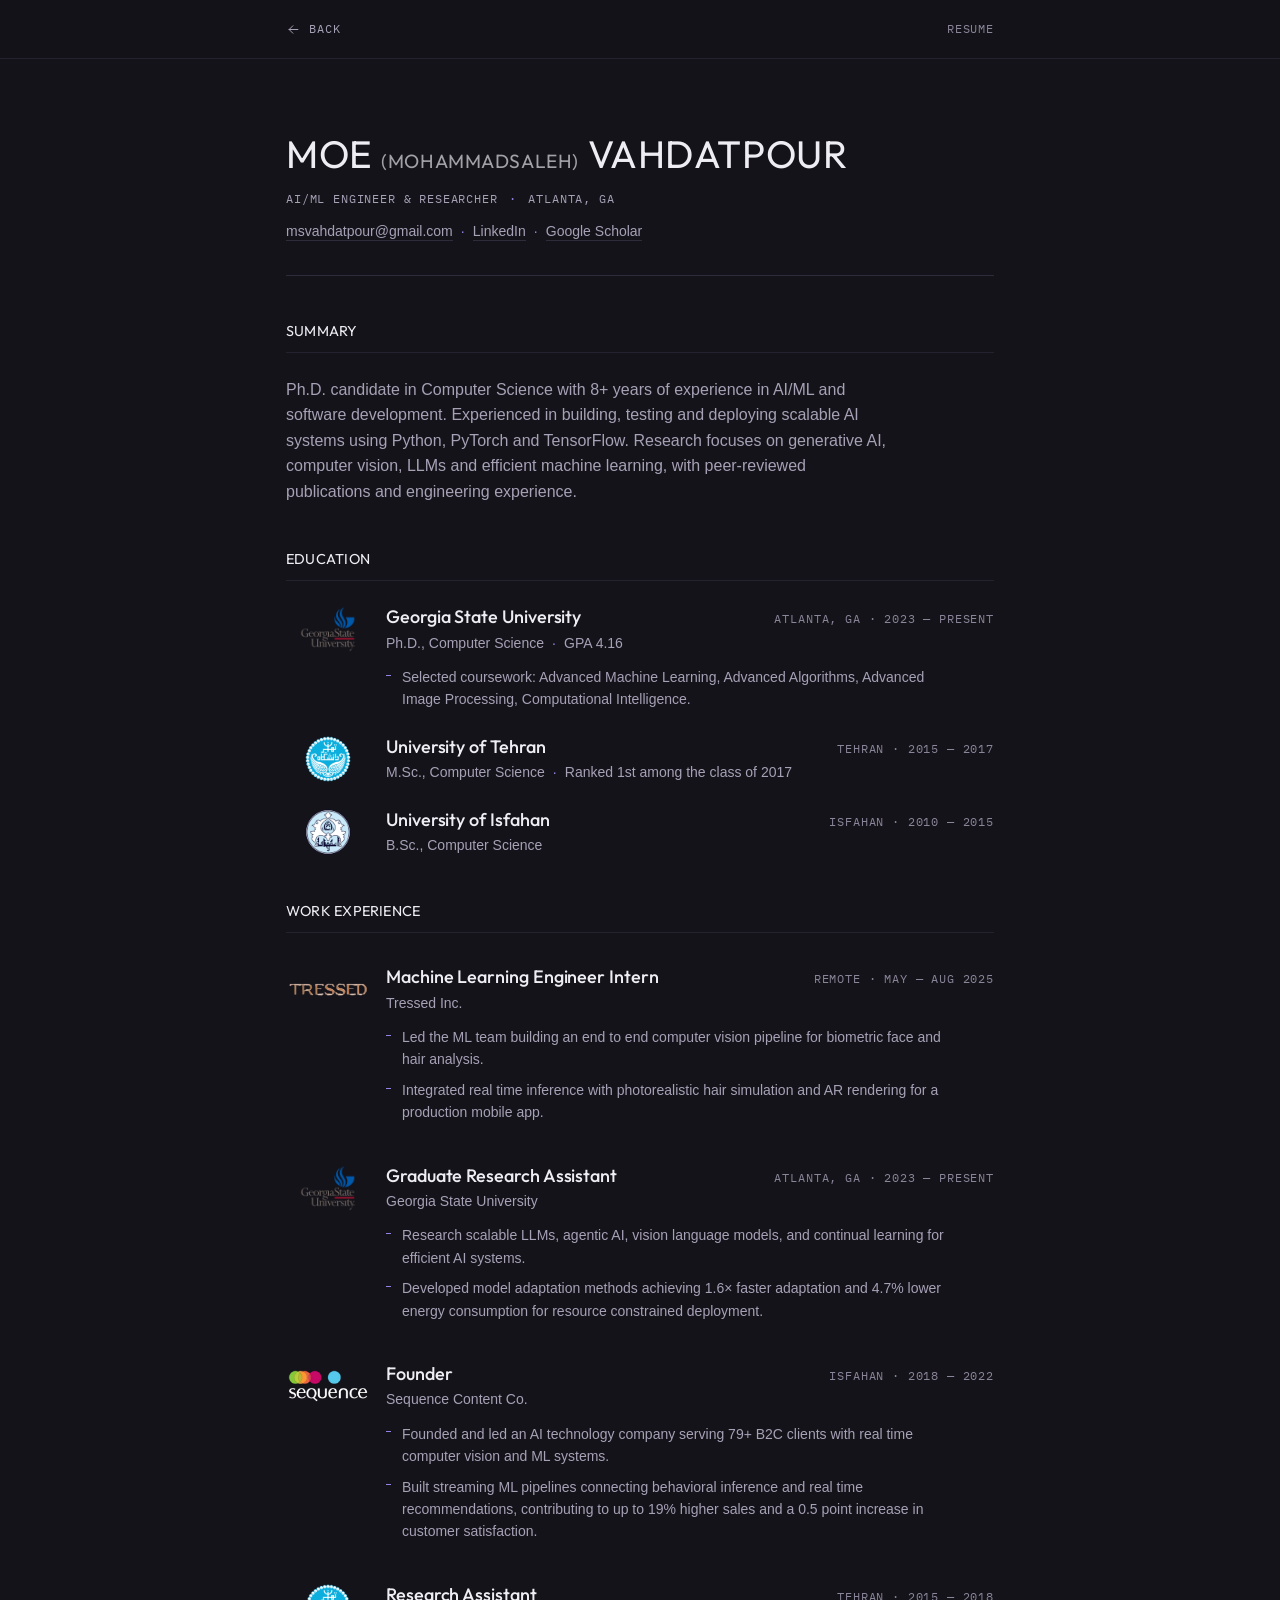
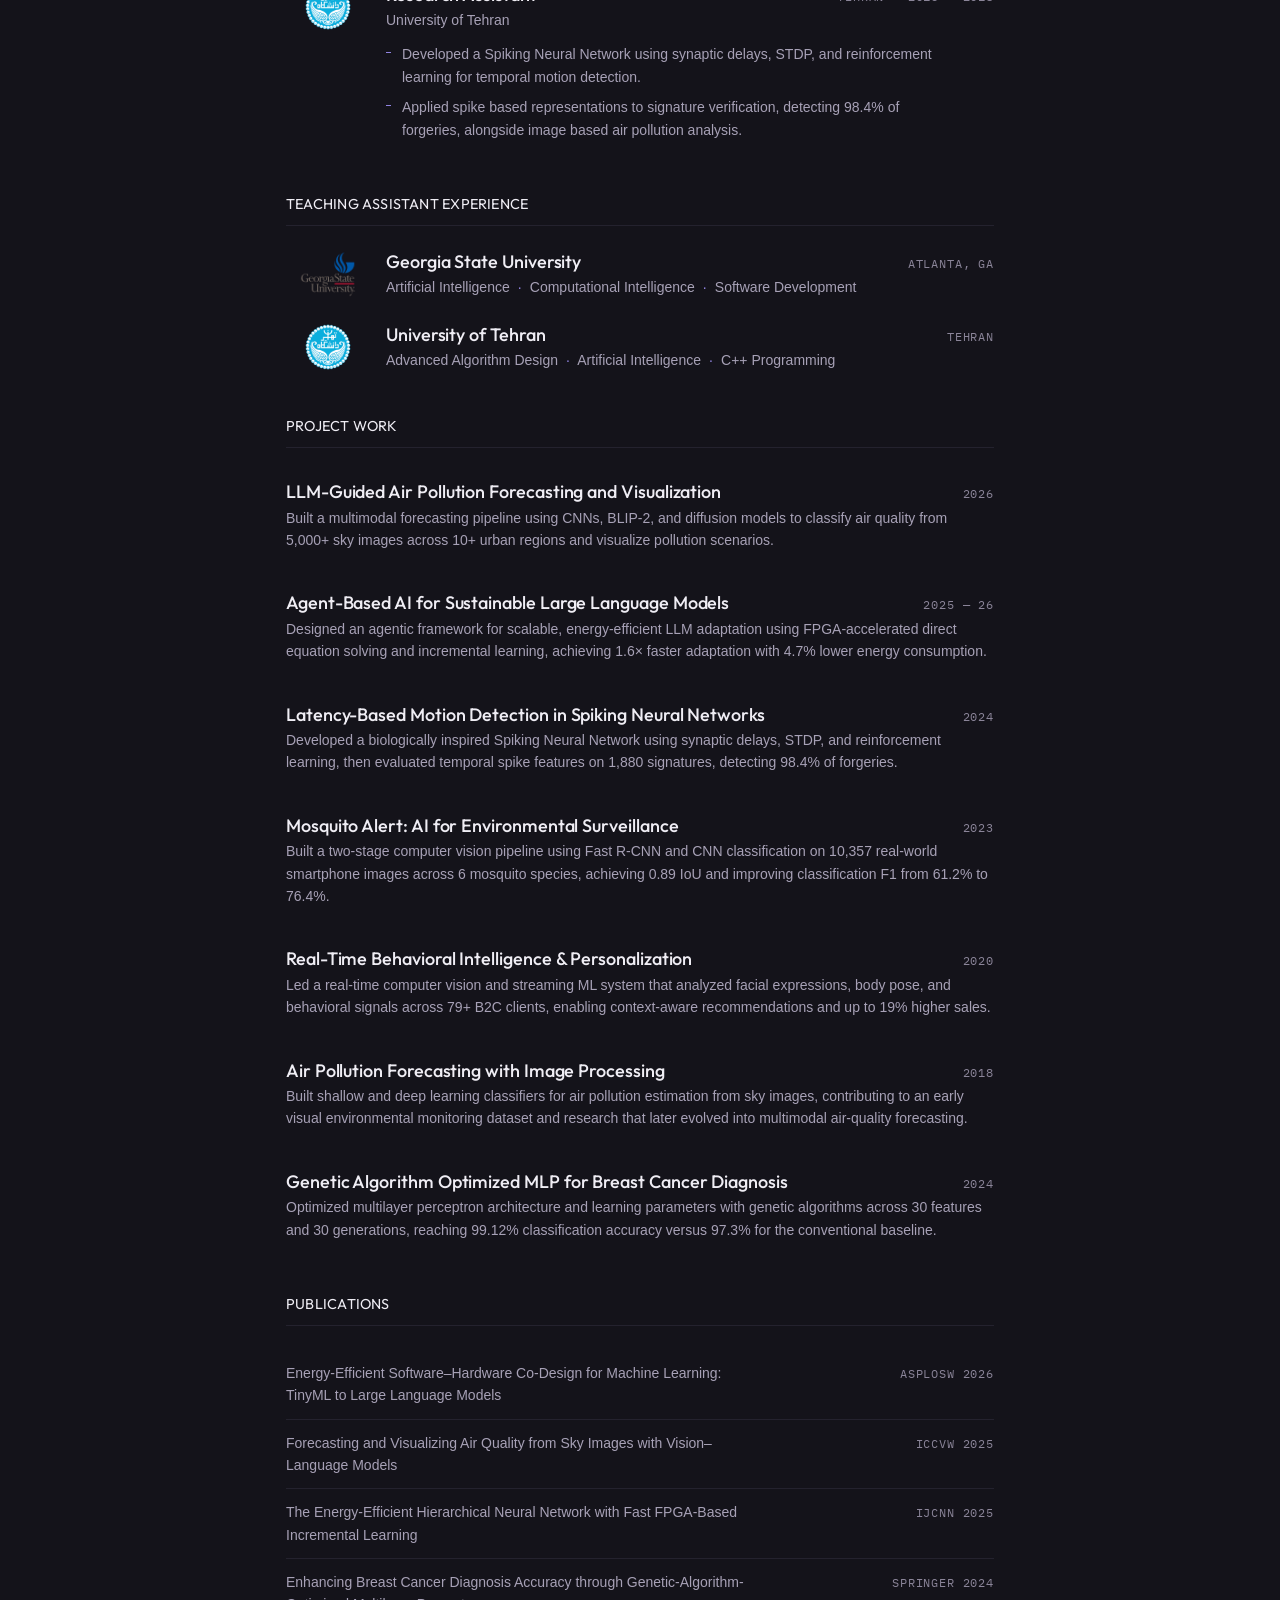
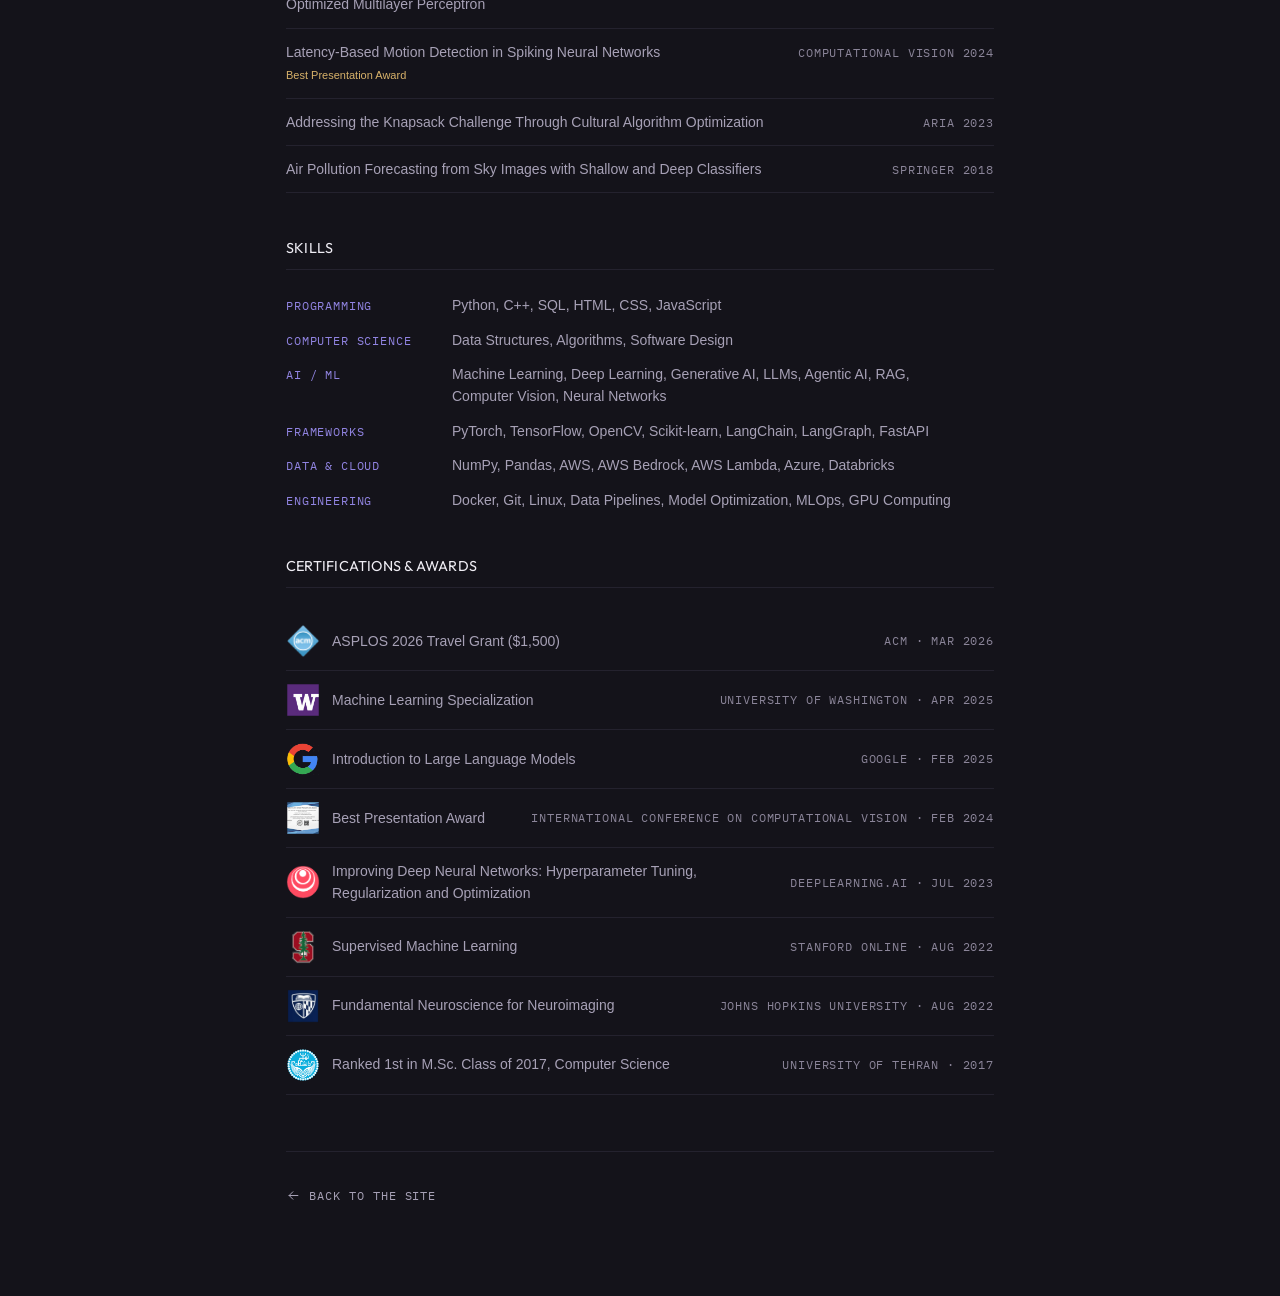
==== commit 853afa50: "update4" ====
--- a/resume.html
+++ b/resume.html
@@ -18,7 +18,7 @@
 <link rel="preconnect" href="https://cdn.fontshare.com" crossorigin>
 <link rel="stylesheet" href="https://fonts.googleapis.com/css2?family=IBM+Plex+Mono:wght@400;500&amp;family=Outfit:wght@200..600&amp;family=Syncopate:wght@400;700&amp;display=swap">
 <link rel="stylesheet" href="https://api.fontshare.com/v2/css?f[]=satoshi@400,500,700&amp;display=swap">
-<link rel="stylesheet" href="css/styles.css?v=7">
+<link rel="stylesheet" href="css/styles.css?v=19">
 </head>
 
 <body class="resume-page">
@@ -107,9 +107,10 @@
 <section class="r-sec">
   <h2 class="r-h">Work Experience</h2>
 
-  <article class="r-item r-item--org">
-    <span class="r-item__logo js-img js-img--thumb">
-      <img src="images/logos/tressed.png" alt="Tressed Inc. logo" loading="lazy" decoding="async" width="120" height="120">
+  <article id="r-exp-tressed" class="r-item r-item--org r-item--link">
+    <a class="r-item__link" href="index.html?from=resume#exp-tressed">
+      <span class="r-item__logo js-img js-img--thumb">
+      <img src="images/logos/tressed.webp" alt="Tressed Inc. logo" loading="lazy" decoding="async" width="120" height="120">
     </span>
     <div class="r-item__body">
       <div class="r-item__head">
@@ -125,9 +126,10 @@
     </a>
   </article>
 
-  <article class="r-item r-item--org">
-    <span class="r-item__logo js-img js-img--thumb">
-      <img src="images/logos/gsu.png" alt="Georgia State University logo" loading="lazy" decoding="async" width="120" height="120">
+  <article id="r-exp-gsu" class="r-item r-item--org r-item--link">
+    <a class="r-item__link" href="index.html?from=resume#exp-gsu">
+      <span class="r-item__logo js-img js-img--thumb">
+      <img src="images/logos/gsu.webp" alt="Georgia State University logo" loading="lazy" decoding="async" width="120" height="120">
     </span>
     <div class="r-item__body">
       <div class="r-item__head">
@@ -143,9 +145,10 @@
     </a>
   </article>
 
-  <article class="r-item r-item--org">
-    <span class="r-item__logo js-img js-img--thumb">
-      <img src="images/logos/sequence.png" alt="Sequence Content Co. logo" loading="lazy" decoding="async" width="120" height="120">
+  <article id="r-exp-sequence" class="r-item r-item--org r-item--link">
+    <a class="r-item__link" href="index.html?from=resume#exp-sequence">
+      <span class="r-item__logo js-img js-img--thumb">
+      <img src="images/logos/sequence.webp" alt="Sequence Content Co. logo" loading="lazy" decoding="async" width="120" height="120">
     </span>
     <div class="r-item__body">
       <div class="r-item__head">
@@ -161,9 +164,10 @@
     </a>
   </article>
 
-  <article class="r-item r-item--org">
-    <span class="r-item__logo js-img js-img--thumb">
-      <img src="images/logos/tehran.png" alt="University of Tehran logo" loading="lazy" decoding="async" width="120" height="120">
+  <article id="r-exp-tehran" class="r-item r-item--org r-item--link">
+    <a class="r-item__link" href="index.html?from=resume#exp-tehran">
+      <span class="r-item__logo js-img js-img--thumb">
+      <img src="images/logos/tehran.webp" alt="University of Tehran logo" loading="lazy" decoding="async" width="120" height="120">
     </span>
     <div class="r-item__body">
       <div class="r-item__head">
@@ -287,33 +291,47 @@
     <h2 class="r-h">Publications</h2>
     <ul class="r-pubs">
       <li>
-        <span class="r-pub__title">Energy-Efficient Software–Hardware Co-Design for Machine Learning: TinyML to Large Language Models</span>
-        <span class="r-pub__meta mono">ASPLOSW 2026 · Mar 2026</span>
-      </li>
-      <li>
-        <span class="r-pub__title">Forecasting and Visualizing Air Quality from Sky Images with Vision–Language Models</span>
-        <span class="r-pub__meta mono">ICCVW 2025 · Oct 2025</span>
-      </li>
-      <li>
-        <span class="r-pub__title">The Energy-Efficient Hierarchical Neural Network with Fast FPGA-Based Incremental Learning</span>
-        <span class="r-pub__meta mono">IJCNN 2025 · Apr 2025</span>
-      </li>
-      <li>
-        <span class="r-pub__title">Enhancing Breast Cancer Diagnosis Accuracy through Genetic-Algorithm-Optimized Multilayer Perceptron</span>
-        <span class="r-pub__meta mono">Springer · May 2024</span>
-      </li>
-      <li>
-        <span class="r-pub__title">Latency-Based Motion Detection in Spiking Neural Networks <em>Best Presentation Award</em></span>
-        <span class="r-pub__meta mono">Computational Vision 2024 · Feb 2024</span>
-      </li>
-      <li>
-        <span class="r-pub__title">Addressing the Knapsack Challenge Through Cultural Algorithm Optimization</span>
-        <span class="r-pub__meta mono">ARIA 2023 · Oct 2023</span>
-      </li>
-      <li>
-        <span class="r-pub__title">Air Pollution Forecasting from Sky Images with Shallow and Deep Classifiers</span>
-        <span class="r-pub__meta mono">Springer · Sep 2018</span>
-      </li>
+    <a class="r-pubrow" href="https://arxiv.org/abs/2603.23668" target="_blank" rel="noopener">
+      <span class="r-pub__title">Energy-Efficient Software–Hardware Co-Design for Machine Learning: TinyML to Large Language Models</span>
+      <span class="r-pub__meta mono">ASPLOSW 2026</span>
+    </a>
+  </li>
+      <li>
+    <a class="r-pubrow" href="https://ieeexplore.ieee.org/abstract/document/11375459" target="_blank" rel="noopener">
+      <span class="r-pub__title">Forecasting and Visualizing Air Quality from Sky Images with Vision–Language Models</span>
+      <span class="r-pub__meta mono">ICCVW 2025</span>
+    </a>
+  </li>
+      <li>
+    <a class="r-pubrow" href="https://ieeexplore.ieee.org/abstract/document/11228495" target="_blank" rel="noopener">
+      <span class="r-pub__title">The Energy-Efficient Hierarchical Neural Network with Fast FPGA-Based Incremental Learning</span>
+      <span class="r-pub__meta mono">IJCNN 2025</span>
+    </a>
+  </li>
+      <li>
+    <a class="r-pubrow" href="https://link.springer.com/article/10.1007/s41939-024-00487-3" target="_blank" rel="noopener">
+      <span class="r-pub__title">Enhancing Breast Cancer Diagnosis Accuracy through Genetic-Algorithm-Optimized Multilayer Perceptron</span>
+      <span class="r-pub__meta mono">Springer 2024</span>
+    </a>
+  </li>
+      <li>
+    <a class="r-pubrow" href="https://publications.waset.org/10013561/latency-based-motion-detection-in-spiking-neural-networks" target="_blank" rel="noopener">
+      <span class="r-pub__title">Latency-Based Motion Detection in Spiking Neural Networks <em>Best Presentation Award</em></span>
+      <span class="r-pub__meta mono">Computational Vision 2024</span>
+    </a>
+  </li>
+      <li>
+    <a class="r-pubrow" href="https://ui.adsabs.harvard.edu/abs/2024arXiv240103324S/abstract" target="_blank" rel="noopener">
+      <span class="r-pub__title">Addressing the Knapsack Challenge Through Cultural Algorithm Optimization</span>
+      <span class="r-pub__meta mono">ARIA 2023</span>
+    </a>
+  </li>
+      <li>
+    <a class="r-pubrow" href="https://link.springer.com/article/10.1007/s12145-018-0334-x" target="_blank" rel="noopener">
+      <span class="r-pub__title">Air Pollution Forecasting from Sky Images with Shallow and Deep Classifiers</span>
+      <span class="r-pub__meta mono">Springer 2018</span>
+    </a>
+  </li>
     </ul>
   </section>
 
@@ -346,46 +364,62 @@
     <h2 class="r-h">Certifications &amp; Awards</h2>
     <ul class="r-pubs r-creds">
       <li>
-                <span class="r-pub__logo js-img js-img--thumb"><img src="images/logos/acm.jpg" alt="ACM logo" loading="lazy" decoding="async" width="120" height="120"></span>
-        <span class="r-pub__title">ASPLOS 2026 Travel Grant ($1,500)</span>
-        <span class="r-pub__meta mono">ACM · Mar 2026</span>
-      </li>
-      <li>
-                <span class="r-pub__logo js-img js-img--thumb"><img src="images/logos/uw.jpg" alt="University of Washington logo" loading="lazy" decoding="async" width="120" height="120"></span>
-        <span class="r-pub__title">Machine Learning Specialization</span>
-        <span class="r-pub__meta mono">University of Washington · Apr 2025</span>
-      </li>
-      <li>
-                <span class="r-pub__logo js-img js-img--thumb"><img src="images/logos/google.jpg" alt="Google logo" loading="lazy" decoding="async" width="120" height="120"></span>
-        <span class="r-pub__title">Introduction to Large Language Models</span>
-        <span class="r-pub__meta mono">Google · Feb 2025</span>
-      </li>
-      <li>
-                <span class="r-pub__logo js-img js-img--thumb"><img src="images/logos/iccompv.jpg" alt="International Conference on Computational Vision logo" loading="lazy" decoding="async" width="120" height="120"></span>
-        <span class="r-pub__title">Best Presentation Award</span>
-        <span class="r-pub__meta mono">International Conference on Computational Vision · Feb 2024</span>
-      </li>
-      <li>
-                <span class="r-pub__logo js-img js-img--thumb"><img src="images/logos/deeplearning-ai.jpg" alt="DeepLearning.AI logo" loading="lazy" decoding="async" width="120" height="120"></span>
-        <span class="r-pub__title">Improving Deep Neural Networks: Hyperparameter Tuning, Regularization and Optimization</span>
-        <span class="r-pub__meta mono">DeepLearning.AI · Jul 2023</span>
-      </li>
+    <div class="r-cred">
+      <span class="r-pub__logo js-img js-img--thumb"><img src="images/logos/acm.webp" alt="ACM logo" loading="lazy" decoding="async" width="120" height="120"></span>
+      <span class="r-pub__title">ASPLOS 2026 Travel Grant ($1,500)</span>
+      <span class="r-pub__meta mono">ACM · Mar 2026</span>
+    </div>
+  </li>
+      <li>
+    <a class="r-cred" href="https://www.coursera.org/account/accomplishments/specialization/certificate/FHSDIMSE0STU" target="_blank" rel="noopener">
+      <span class="r-pub__logo js-img js-img--thumb"><img src="images/logos/uw.webp" alt="University of Washington logo" loading="lazy" decoding="async" width="120" height="120"></span>
+      <span class="r-pub__title">Machine Learning Specialization</span>
+      <span class="r-pub__meta mono">University of Washington · Apr 2025</span>
+    </a>
+  </li>
+      <li>
+    <a class="r-cred" href="https://www.coursera.org/account/accomplishments/verify/10C0KRM18H2R" target="_blank" rel="noopener">
+      <span class="r-pub__logo js-img js-img--thumb"><img src="images/logos/google.webp" alt="Google logo" loading="lazy" decoding="async" width="120" height="120"></span>
+      <span class="r-pub__title">Introduction to Large Language Models</span>
+      <span class="r-pub__meta mono">Google · Feb 2025</span>
+    </a>
+  </li>
+      <li>
+    <div class="r-cred">
+      <span class="r-pub__logo js-img js-img--thumb"><img src="images/logos/iccompv.webp" alt="International Conference on Computational Vision" loading="lazy" decoding="async" width="120" height="120"></span>
+      <span class="r-pub__title">Best Presentation Award</span>
+      <span class="r-pub__meta mono">International Conference on Computational Vision · Feb 2024</span>
+    </div>
+  </li>
+      <li>
+    <a class="r-cred" href="https://www.coursera.org/account/accomplishments/verify/VN2M2F493YC8?utm_source=link&amp;utm_medium=certificate&amp;utm_content=cert_image&amp;utm_campaign=pdf_header_button&amp;utm_product=course" target="_blank" rel="noopener">
+      <span class="r-pub__logo js-img js-img--thumb"><img src="images/logos/deeplearning-ai.webp" alt="DeepLearning.AI logo" loading="lazy" decoding="async" width="120" height="120"></span>
+      <span class="r-pub__title">Improving Deep Neural Networks: Hyperparameter Tuning, Regularization and Optimization</span>
+      <span class="r-pub__meta mono">DeepLearning.AI · Jul 2023</span>
+    </a>
+  </li>
       <!-- These two are not on the PDF resume but are listed on the home page. -->
       <li>
-                <span class="r-pub__logo js-img js-img--thumb"><img src="images/logos/coursera.jpg" alt="Coursera logo" loading="lazy" decoding="async" width="120" height="120"></span>
-        <span class="r-pub__title">Supervised Machine Learning</span>
-        <span class="r-pub__meta mono">Coursera · Aug 2022</span>
-      </li>
-      <li>
-                <span class="r-pub__logo js-img js-img--thumb"><img src="images/logos/jhu.jpg" alt="Johns Hopkins University logo" loading="lazy" decoding="async" width="120" height="120"></span>
-        <span class="r-pub__title">Fundamental Neuroscience for Neuroimaging</span>
-        <span class="r-pub__meta mono">Johns Hopkins University · Aug 2022</span>
-      </li>
-      <li>
-                <span class="r-pub__logo js-img js-img--thumb"><img src="images/logos/tehran.jpg" alt="University of Tehran logo" loading="lazy" decoding="async" width="120" height="120"></span>
-        <span class="r-pub__title">Ranked 1st in M.Sc. Class of 2017, Computer Science</span>
-        <span class="r-pub__meta mono">University of Tehran · 2017</span>
-      </li>
+    <a class="r-cred" href="https://www.coursera.org/account/accomplishments/certificate/TS8JYE67UYQW" target="_blank" rel="noopener">
+      <span class="r-pub__logo js-img js-img--thumb"><img src="images/logos/stanford.webp" alt="Stanford University logo" loading="lazy" decoding="async" width="120" height="120"></span>
+      <span class="r-pub__title">Supervised Machine Learning</span>
+      <span class="r-pub__meta mono">Stanford Online · Aug 2022</span>
+    </a>
+  </li>
+      <li>
+    <a class="r-cred" href="https://www.coursera.org/account/accomplishments/certificate/KHRGY4LVR9NN" target="_blank" rel="noopener">
+      <span class="r-pub__logo js-img js-img--thumb"><img src="images/logos/jhu.webp" alt="Johns Hopkins University logo" loading="lazy" decoding="async" width="120" height="120"></span>
+      <span class="r-pub__title">Fundamental Neuroscience for Neuroimaging</span>
+      <span class="r-pub__meta mono">Johns Hopkins University · Aug 2022</span>
+    </a>
+  </li>
+      <li>
+    <div class="r-cred">
+      <span class="r-pub__logo js-img js-img--thumb"><img src="images/logos/tehran.webp" alt="University of Tehran logo" loading="lazy" decoding="async" width="120" height="120"></span>
+      <span class="r-pub__title">Ranked 1st in M.Sc. Class of 2017, Computer Science</span>
+      <span class="r-pub__meta mono">University of Tehran · 2017</span>
+    </div>
+  </li>
     </ul>
   </section>
 
--- a/css/styles.css
+++ b/css/styles.css
@@ -1644,8 +1644,27 @@
   align-items: center;
   column-gap: var(--s-3);
   row-gap: 2px;
-}
-.r-creds .r-pub__logo { grid-area: logo; --logo-size: 34px; }
+  padding: var(--s-3);
+  margin-inline: calc(var(--s-3) * -1);
+  border-radius: var(--r-sm);
+  color: inherit;
+}
+
+/* Only the linked rows react — the others must not look clickable. */
+a.r-cred {
+  transition: background-color var(--dur-1) var(--ease),
+              transform var(--dur-1) var(--ease),
+              box-shadow var(--dur-1) var(--ease);
+}
+a.r-cred:hover { background: var(--surface); box-shadow: inset 0 0 0 1px var(--line); }
+a.r-cred:hover .r-pub__title { color: var(--iris); }
+a.r-cred:hover .r-pub__meta { color: var(--text-2); }
+a.r-cred:active { transform: translateY(1px); background: var(--raised); }
+.r-creds .r-pub__logo {
+  grid-area: logo;
+  --logo-w: 34px;
+  --logo-h: 34px;
+}
 .r-creds .r-pub__title { grid-area: title; }
 .r-creds .r-pub__meta  { grid-area: meta; }
 
@@ -1847,3 +1866,51 @@
 @media print {
   .r-item__logo, .r-pub__logo { border: 0; background: transparent; }
 }
+
+/* ==========================================================================
+   16. Mobile arrangement
+   ========================================================================== */
+
+/* The header carries three actions; below this width they no longer fit
+   beside the name, so Scholar steps out (it is still in the footer). */
+@media (max-width: 767px) {
+  .nav__actions a[href*="scholar.google"] { display: none; }
+}
+@media (max-width: 420px) {
+  .nav__mark span { display: none; }
+}
+
+/* About on a phone: photo first, then the text, then — once "See More" is
+   tapped — the extra photos underneath. display:contents lets the two photo
+   groups be ordered independently of their shared wrapper. */
+@media (max-width: 767px) {
+  .about__grid { display: flex; flex-direction: column; gap: var(--s-5); }
+  .about__photos { display: contents; }
+  .about__photos > .photo { order: 1; }
+  .about__prose { order: 2; }
+  .about__extra-photos { order: 3; }
+
+  .about__photos > .photo { aspect-ratio: 4 / 5; }
+  .about__photos > .photo img { width: 100%; height: 100%; object-fit: cover; }
+}
+
+/* Logos never carry a fill or a frame, on any page or breakpoint. */
+.exp__logo,
+.exp__logo img,
+.r-item__logo,
+.r-pub__logo {
+  background: transparent;
+  border: 0;
+  box-shadow: none;
+}
+
+@media (max-width: 860px) {
+  .exp__logo { max-width: 92px; height: 42px; }
+}
+@media (max-width: 560px) {
+  .resume-page { --logo-w: 72px; --logo-h: 42px; }
+}
+
+/* Returning from a pop-up lands on the row that opened it; keep it clear of
+   the sticky bar. */
+.resume-page [id^="r-"] { scroll-margin-top: 84px; }
